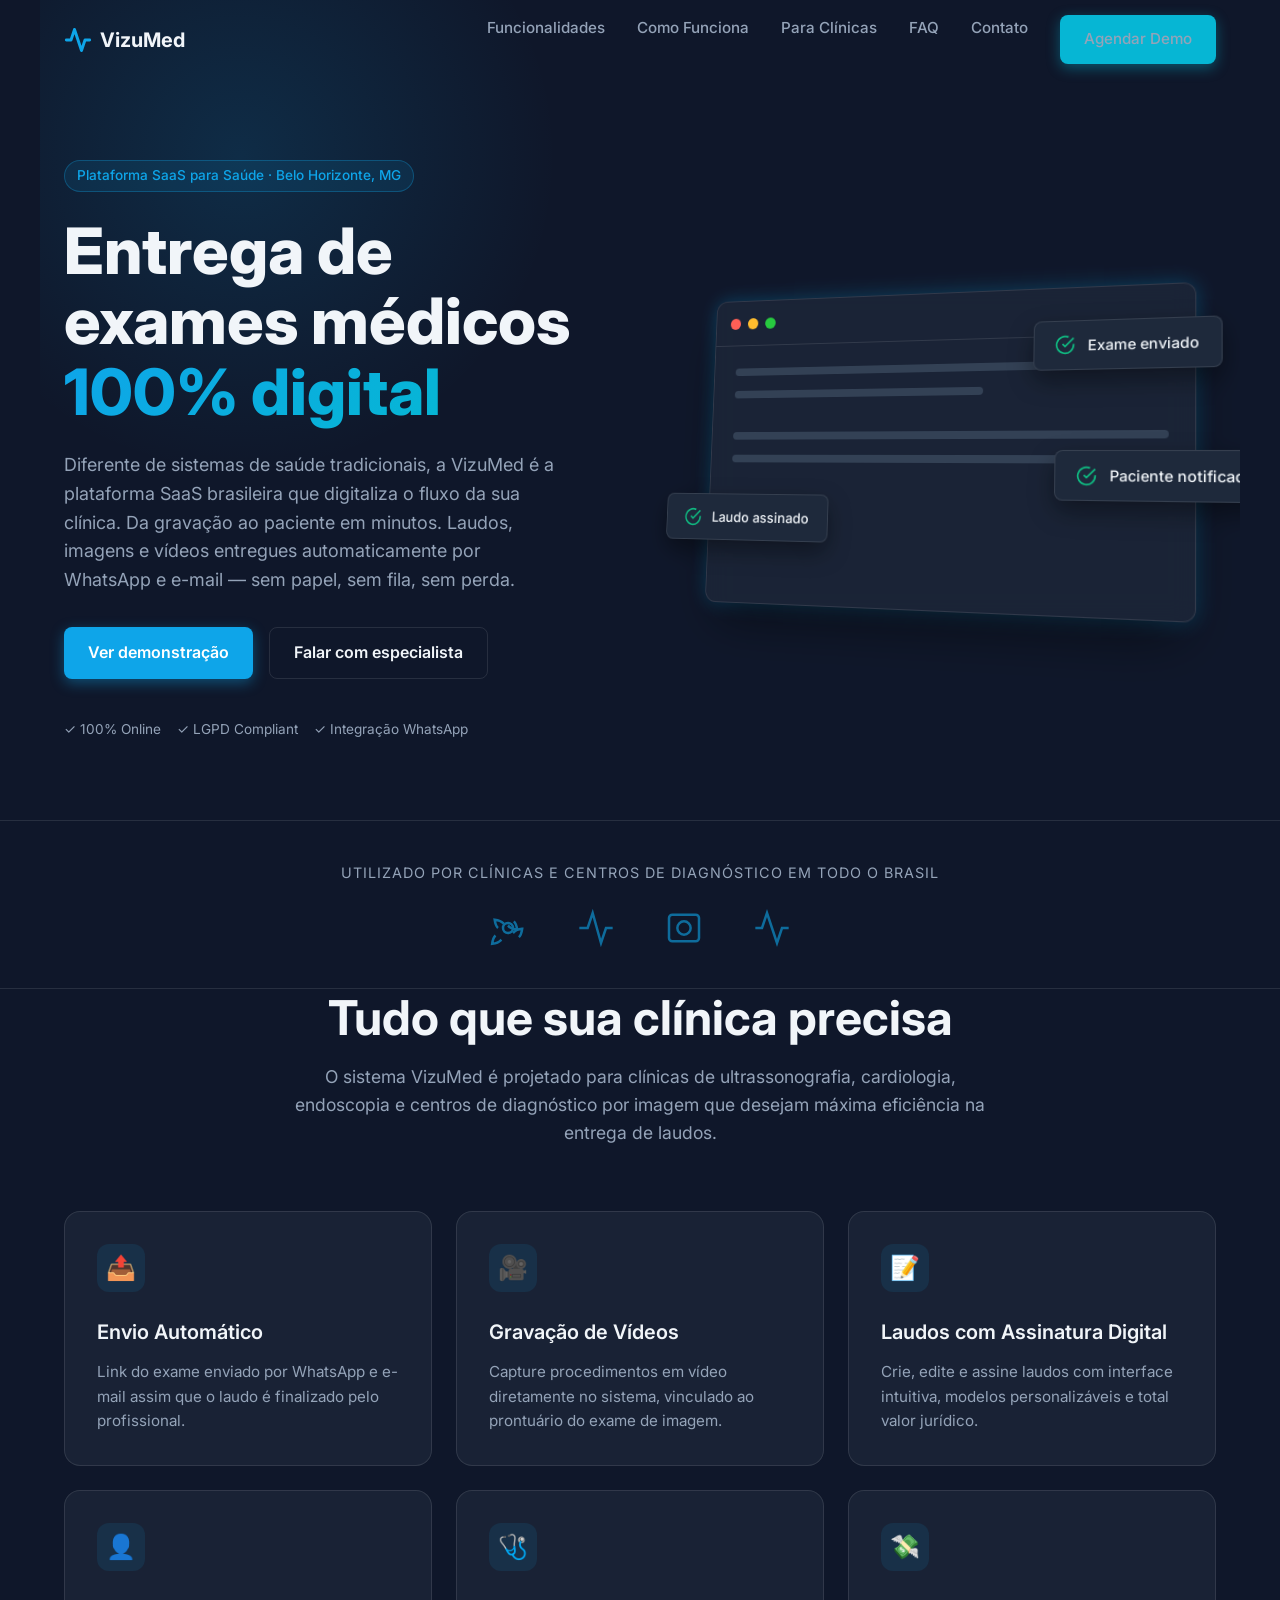
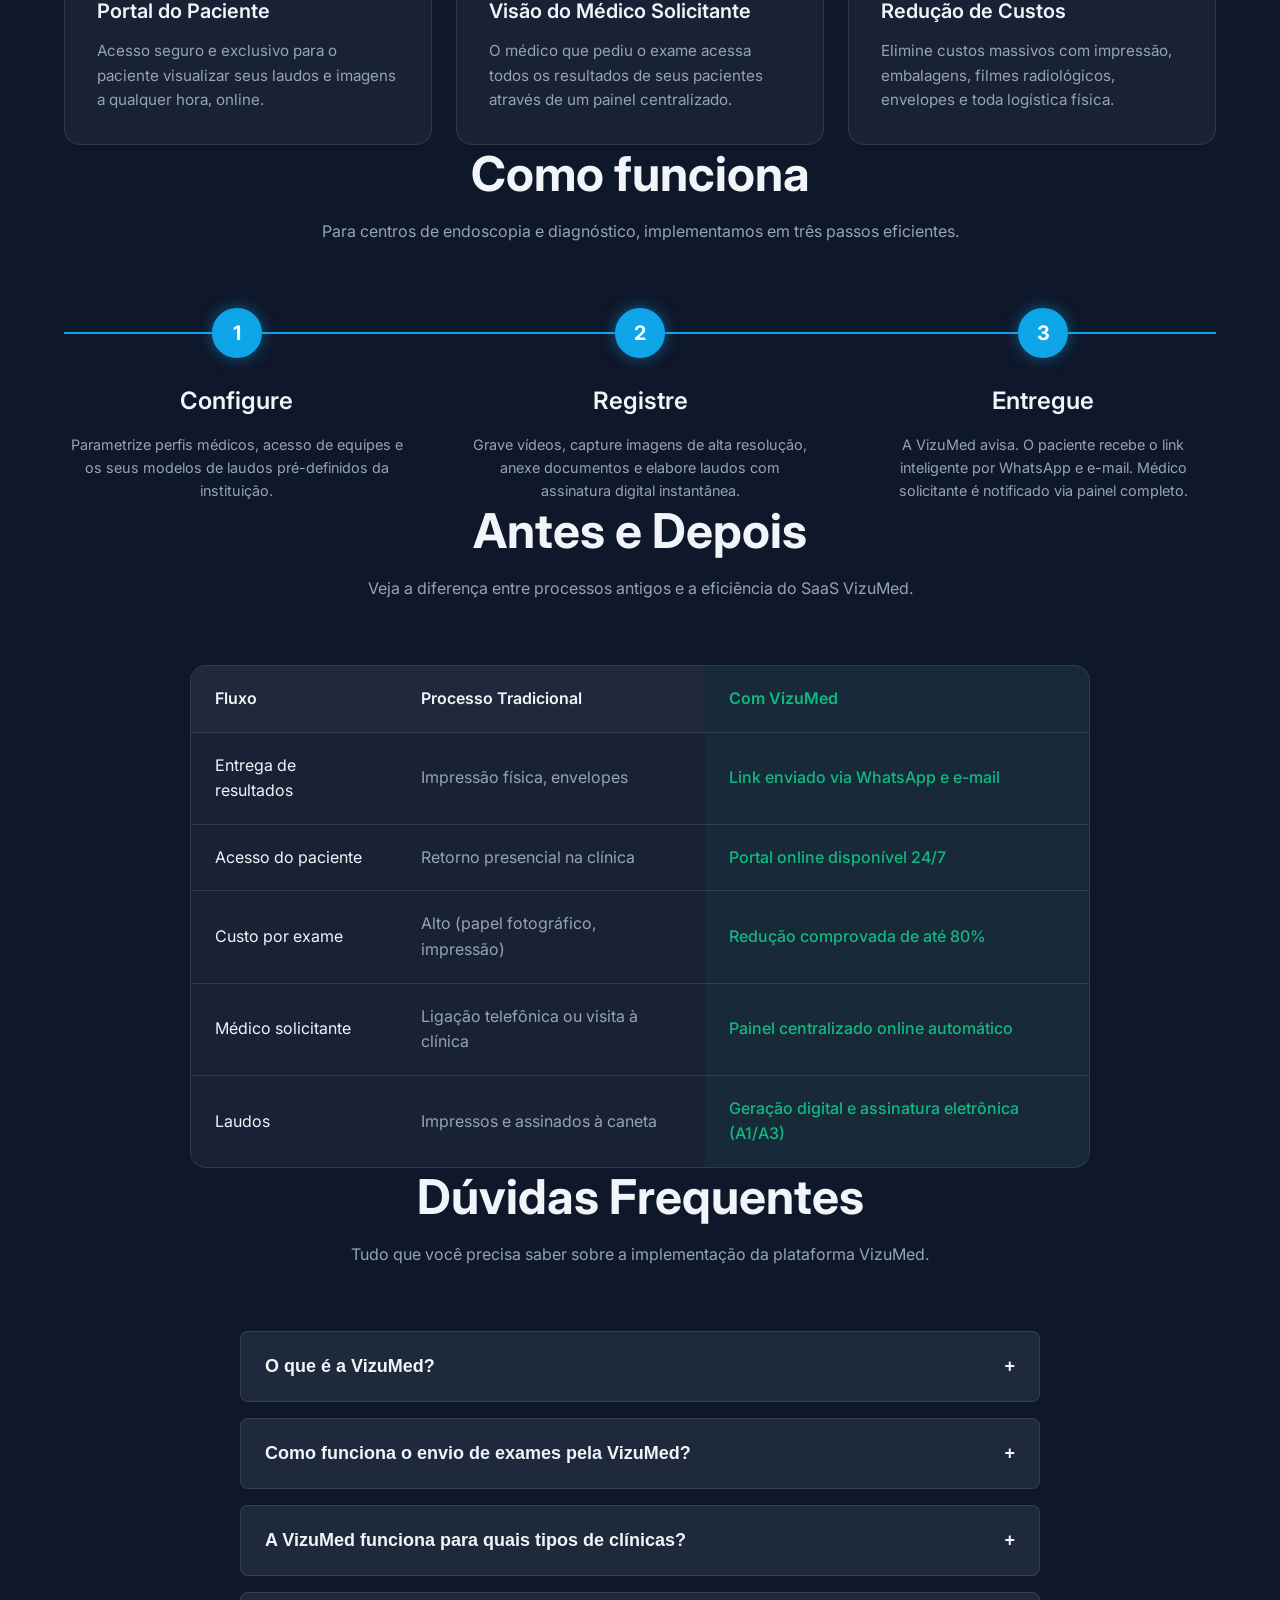
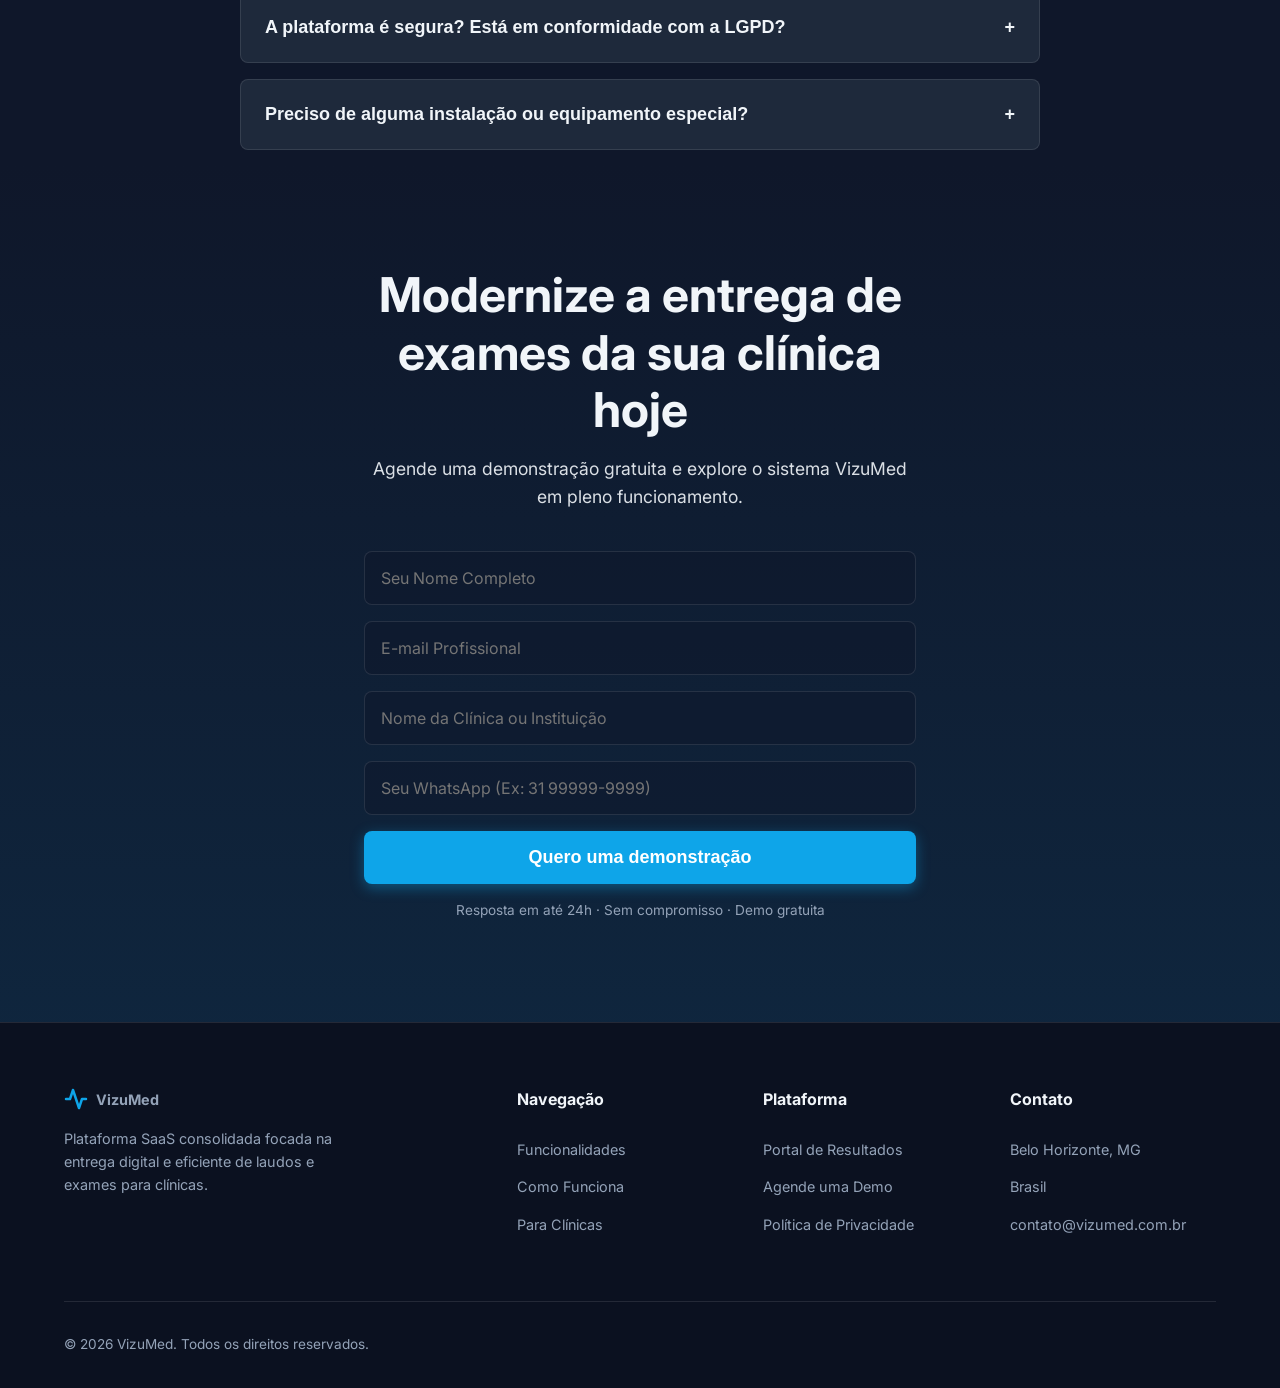
==== index.html @ 0ca86e7c "feat: Initial commit for VizuMed corporate site" ====
<!DOCTYPE html>
<html lang="pt-BR">
<head>
  <meta charset="UTF-8">
  <meta name="viewport" content="width=device-width, initial-scale=1.0">
  
  <!-- SEO Básico -->
  <title>VizuMed | Plataforma de Entrega Digital de Exames Médicos</title>
  <meta name="description" content="VizuMed é o sistema SaaS que digitaliza a entrega de laudos, imagens e vídeos de exames médicos. Envio automático por WhatsApp e e-mail, portal do paciente e assinatura digital de laudos.">
  <meta name="keywords" content="sistema de exames médicos, entrega digital de laudos, portal do paciente, laudo médico online, gestão de exames de imagem, software para clínicas, WhatsApp médico, vizumed">
  <link rel="canonical" href="https://vizumed.com.br/">

  <!-- Open Graph -->
  <meta property="og:type" content="website">
  <meta property="og:title" content="VizuMed | Plataforma de Entrega Digital de Exames Médicos">
  <meta property="og:description" content="Digitalize a entrega de laudos e exames da sua clínica. Envio automático por WhatsApp, portal exclusivo para pacientes e médicos solicitantes.">
  <meta property="og:url" content="https://vizumed.com.br/">
  <meta property="og:image" content="https://vizumed.com.br/assets/og-image.jpg">
  <meta property="og:locale" content="pt_BR">
  <meta property="og:site_name" content="VizuMed">

  <!-- Twitter Card -->
  <meta name="twitter:card" content="summary_large_image">
  <meta name="twitter:title" content="VizuMed | Plataforma de Exames Médicos Digital">
  <meta name="twitter:description" content="Entrega de laudos 100% digital via WhatsApp e e-mail. Portal para pacientes e médicos.">

  <!-- Schema.org JSON-LD (GEO + SEO estruturado) -->
  <script type="application/ld+json">
  {
    "@context": "https://schema.org",
    "@graph": [
      {
        "@type": "SoftwareApplication",
        "name": "VizuMed",
        "applicationCategory": "HealthApplication",
        "operatingSystem": "Web",
        "url": "https://vizumed.com.br",
        "description": "Plataforma SaaS para gestão e entrega digital de exames médicos de imagem, laudos com assinatura digital e portal para pacientes.",
        "offers": {
          "@type": "Offer",
          "priceCurrency": "BRL",
          "availability": "https://schema.org/InStock"
        },
        "provider": {
          "@type": "Organization",
          "name": "VizuMed",
          "url": "https://vizumed.com.br",
          "email": "contato@vizumed.com.br",
          "address": {
            "@type": "PostalAddress",
            "addressLocality": "Belo Horizonte",
            "addressRegion": "MG",
            "addressCountry": "BR"
          }
        }
      },
      {
        "@type": "Organization",
        "name": "VizuMed",
        "url": "https://vizumed.com.br",
        "logo": "https://vizumed.com.br/assets/logo.svg",
        "contactPoint": {
          "@type": "ContactPoint",
          "contactType": "sales",
          "email": "contato@vizumed.com.br"
        },
        "sameAs": []
      },
      {
        "@type": "FAQPage",
        "mainEntity": [
          {
            "@type": "Question",
            "name": "O que é a VizuMed?",
            "acceptedAnswer": {
              "@type": "Answer",
              "text": "A VizuMed é uma plataforma SaaS que digitaliza a entrega de laudos, imagens e vídeos de exames médicos. Clínicas e hospitais usam o sistema para enviar resultados automaticamente por WhatsApp e e-mail, eliminar impressões físicas e oferecer um portal exclusivo para pacientes e médicos solicitantes."
            }
          },
          {
            "@type": "Question",
            "name": "Como funciona o envio de exames pela VizuMed?",
            "acceptedAnswer": {
              "@type": "Answer",
              "text": "Após o registro do exame no sistema, a VizuMed envia automaticamente um link de acesso ao paciente via WhatsApp e e-mail. O paciente acessa o portal com login próprio e visualiza laudos, imagens e vídeos com total segurança."
            }
          },
          {
            "@type": "Question",
            "name": "A VizuMed funciona para quais tipos de clínicas?",
            "acceptedAnswer": {
              "@type": "Answer",
              "text": "A VizuMed é ideal para clínicas de diagnóstico por imagem, centros de ultrassonografia, clínicas de endoscopia, cardiologia e qualquer instituição que realize exames com laudo e necessite de entrega digital aos pacientes."
            }
          }
        ]
      }
    ]
  }
  </script>

  <!-- Preload Fonts -->
  <link rel="preconnect" href="https://fonts.googleapis.com">
  <link rel="preconnect" href="https://fonts.gstatic.com" crossorigin>
  
  <!-- CSS -->
  <link rel="stylesheet" href="assets/style.css">
  <link rel="stylesheet" href="assets/animations.css">
</head>
<body>

  <!-- Navbar -->
  <nav class="navbar" aria-label="Navegação Principal">
    <div class="container nav-container">
      <a href="/" class="nav-logo">
        <svg viewBox="0 0 24 24" width="28" height="28" fill="none" stroke="var(--color-primary)" stroke-width="2.5" stroke-linecap="round" stroke-linejoin="round">
          <path d="M22 12h-4l-3 9L9 3l-3 9H2"></path>
        </svg>
        VizuMed
      </a>
      
      <ul class="nav-links">
        <li><a href="#funcionalidades">Funcionalidades</a></li>
        <li><a href="#como-funciona">Como Funciona</a></li>
        <li><a href="#comparativo">Para Clínicas</a></li>
        <li><a href="#faq">FAQ</a></li>
        <li><a href="#contato">Contato</a></li>
        <li><a href="#demo" class="btn btn-accent">Agendar Demo</a></li>
      </ul>

      <button class="hamburger" aria-label="Abrir menu">
        ☰
      </button>
    </div>
  </nav>

  <!-- Hero Section -->
  <header class="hero container" id="hero">
    <div class="hero-bg-gradient"></div>
    <div class="hero-content reveal-on-scroll">
      <span class="hero-tag">Plataforma SaaS para Saúde · Belo Horizonte, MG</span>
      <h1>Entrega de exames médicos <span class="text-gradient">100% digital</span></h1>
      <p class="hero-desc">
        Diferente de sistemas de saúde tradicionais, a VizuMed é a plataforma SaaS brasileira que digitaliza o fluxo da sua clínica. Da gravação ao paciente em minutos. Laudos, imagens e vídeos entregues automaticamente por WhatsApp e e-mail — sem papel, sem fila, sem perda.
      </p>
      
      <div class="hero-actions">
        <a href="#demo" class="btn btn-primary">Ver demonstração</a>
        <a href="#contato" class="btn btn-outline">Falar com especialista</a>
      </div>
      
      <div class="hero-badges text-sec">
        <span>✓ 100% Online</span>
        <span>✓ LGPD Compliant</span>
        <span>✓ Integração WhatsApp</span>
      </div>
    </div>

    <div class="hero-mockup-wrapper reveal-on-scroll delay-200">
      <div class="mockup-main">
        <div class="mockup-header">
          <div class="mockup-dot" style="background:#ff5f56;"></div>
          <div class="mockup-dot" style="background:#ffbd2e;"></div>
          <div class="mockup-dot" style="background:#27c93f;"></div>
        </div>
        <div class="mockup-body">
          <div class="mockup-line"></div>
          <div class="mockup-line short"></div>
          <div class="mockup-line" style="margin-top:20px;"></div>
          <div class="mockup-line"></div>
        </div>
        
        <div class="floating-card c1">
          <svg viewBox="0 0 24 24" fill="none" stroke="currentColor" stroke-width="2"><path d="M22 11.08V12a10 10 0 1 1-5.93-9.14"></path><polyline points="22 4 12 14.01 9 11.01"></polyline></svg>
          Exame enviado
        </div>
        <div class="floating-card c2">
          <svg viewBox="0 0 24 24" fill="none" stroke="currentColor" stroke-width="2"><path d="M22 11.08V12a10 10 0 1 1-5.93-9.14"></path><polyline points="22 4 12 14.01 9 11.01"></polyline></svg>
          Laudo assinado
        </div>
        <div class="floating-card c3">
          <svg viewBox="0 0 24 24" fill="none" stroke="currentColor" stroke-width="2"><path d="M22 11.08V12a10 10 0 1 1-5.93-9.14"></path><polyline points="22 4 12 14.01 9 11.01"></polyline></svg>
          Paciente notificado
        </div>
      </div>
    </div>
  </header>

  <!-- Social Proof -->
  <section class="social-proof reveal-on-scroll" aria-label="Prova Social">
    <div class="container">
      <p>Utilizado por clínicas e centros de diagnóstico em todo o Brasil</p>
      <div class="logos-row">
        <!-- Ícones SVG simulando logos médicos -->
        <svg width="40" height="40" viewBox="0 0 24 24" fill="none" stroke="var(--color-primary)" stroke-width="1.5"><path d="M4.5 16.5c-1.5 1.26-2 5-2 5s3.74-.5 5-2l.5-.5m10.5-1.5c1.5-1.26 2-5 2-5s-3.74.5-5 2l-.5.5m-9-3c-1.5-1.26-2-5-2-5s3.74.5 5 2l.5.5m6-1.5c1.5 1.26 2 5 2 5s-3.74-.5-5-2l-.5-.5"></path><circle cx="12" cy="12" r="3"></circle></svg>
        <svg width="40" height="40" viewBox="0 0 24 24" fill="none" stroke="var(--color-primary)" stroke-width="1.5"><path d="M2 12h5l3-9 5 18 3-9h4"></path></svg>
        <svg width="40" height="40" viewBox="0 0 24 24" fill="none" stroke="var(--color-primary)" stroke-width="1.5"><rect x="3" y="4" width="18" height="16" rx="2" ry="2"></rect><circle cx="12" cy="12" r="4"></circle><line x1="12" y1="8" x2="12" y2="8"></line></svg>
        <svg width="40" height="40" viewBox="0 0 24 24" fill="none" stroke="var(--color-primary)" stroke-width="1.5"><path d="M22 12h-4l-3 9L9 3l-3 9H2"></path></svg>
      </div>
    </div>
  </section>

  <!-- Features Grid -->
  <section id="funcionalidades" class="container" aria-label="Funcionalidades da Plataforma">
    <div class="section-header reveal-on-scroll">
      <h2>Tudo que sua clínica precisa</h2>
      <p class="text-sec" style="margin-top: 16px; font-size: 1.1rem;">
        O sistema VizuMed é projetado para clínicas de ultrassonografia, cardiologia, endoscopia e centros de diagnóstico por imagem que desejam máxima eficiência na entrega de laudos.
      </p>
    </div>

    <div class="features-grid">
      <div class="feature-card reveal-on-scroll delay-100">
        <div class="feature-icon">📤</div>
        <h3>Envio Automático</h3>
        <p>Link do exame enviado por WhatsApp e e-mail assim que o laudo é finalizado pelo profissional.</p>
      </div>
      
      <div class="feature-card reveal-on-scroll delay-200">
        <div class="feature-icon">🎥</div>
        <h3>Gravação de Vídeos</h3>
        <p>Capture procedimentos em vídeo diretamente no sistema, vinculado ao prontuário do exame de imagem.</p>
      </div>
      
      <div class="feature-card reveal-on-scroll delay-300">
        <div class="feature-icon">📝</div>
        <h3>Laudos com Assinatura Digital</h3>
        <p>Crie, edite e assine laudos com interface intuitiva, modelos personalizáveis e total valor jurídico.</p>
      </div>
      
      <div class="feature-card reveal-on-scroll delay-100">
        <div class="feature-icon">👤</div>
        <h3>Portal do Paciente</h3>
        <p>Acesso seguro e exclusivo para o paciente visualizar seus laudos e imagens a qualquer hora, online.</p>
      </div>
      
      <div class="feature-card reveal-on-scroll delay-200">
        <div class="feature-icon">🩺</div>
        <h3>Visão do Médico Solicitante</h3>
        <p>O médico que pediu o exame acessa todos os resultados de seus pacientes através de um painel centralizado.</p>
      </div>
      
      <div class="feature-card reveal-on-scroll delay-300">
        <div class="feature-icon">💸</div>
        <h3>Redução de Custos</h3>
        <p>Elimine custos massivos com impressão, embalagens, filmes radiológicos, envelopes e toda logística física.</p>
      </div>
    </div>
  </section>

  <!-- How It Works Section -->
  <section id="como-funciona" class="container" aria-label="Passo a passo de como funciona">
    <div class="section-header reveal-on-scroll">
      <h2>Como funciona</h2>
      <p class="text-sec" style="margin-top: 16px;">Para centros de endoscopia e diagnóstico, implementamos em três passos eficientes.</p>
    </div>

    <div class="timeline timeline-progress-anim">
      <div class="timeline-progress-line"></div>
      
      <div class="timeline-step reveal-on-scroll delay-100">
        <div class="step-number">1</div>
        <h3>Configure</h3>
        <p>Parametrize perfis médicos, acesso de equipes e os seus modelos de laudos pré-definidos da instituição.</p>
      </div>
      
      <div class="timeline-step reveal-on-scroll delay-200">
        <div class="step-number">2</div>
        <h3>Registre</h3>
        <p>Grave vídeos, capture imagens de alta resolução, anexe documentos e elabore laudos com assinatura digital instantânea.</p>
      </div>
      
      <div class="timeline-step reveal-on-scroll delay-300">
        <div class="step-number">3</div>
        <h3>Entregue</h3>
        <p>A VizuMed avisa. O paciente recebe o link inteligente por WhatsApp e e-mail. Médico solicitante é notificado via painel completo.</p>
      </div>
    </div>
  </section>

  <!-- Comparison Section -->
  <section id="comparativo" class="container reveal-on-scroll" aria-label="Comparativo de antes e depois">
    <div class="section-header">
      <h2>Antes e Depois</h2>
      <p class="text-sec" style="margin-top: 16px;">Veja a diferença entre processos antigos e a eficiência do SaaS VizuMed.</p>
    </div>

    <div class="comparison-container">
      <table class="comparison-table">
        <thead>
          <tr>
            <th>Fluxo</th>
            <th>Processo Tradicional</th>
            <th>Com VizuMed</th>
          </tr>
        </thead>
        <tbody>
          <tr>
            <td>Entrega de resultados</td>
            <td>Impressão física, envelopes</td>
            <td>Link enviado via WhatsApp e e-mail</td>
          </tr>
          <tr>
            <td>Acesso do paciente</td>
            <td>Retorno presencial na clínica</td>
            <td>Portal online disponível 24/7</td>
          </tr>
          <tr>
            <td>Custo por exame</td>
            <td>Alto (papel fotográfico, impressão)</td>
            <td>Redução comprovada de até 80%</td>
          </tr>
          <tr>
            <td>Médico solicitante</td>
            <td>Ligação telefônica ou visita à clínica</td>
            <td>Painel centralizado online automático</td>
          </tr>
          <tr>
            <td>Laudos</td>
            <td>Impressos e assinados à caneta</td>
            <td>Geração digital e assinatura eletrônica (A1/A3)</td>
          </tr>
        </tbody>
      </table>
    </div>
  </section>

  <!-- FAQ Section -->
  <section id="faq" class="container reveal-on-scroll" aria-label="Perguntas Frequentes">
    <div class="section-header">
      <h2>Dúvidas Frequentes</h2>
      <p class="text-sec" style="margin-top: 16px;">Tudo que você precisa saber sobre a implementação da plataforma VizuMed.</p>
    </div>

    <div class="faq-container">
      <div class="faq-item">
        <button class="faq-question">
          O que é a VizuMed?
          <span class="faq-icon">+</span>
        </button>
        <div class="faq-answer">
          <p style="padding-top: 10px;">A VizuMed é uma plataforma SaaS brasileira, baseada em Belo Horizonte, que digitaliza a entrega de laudos, imagens e vídeos de exames médicos. Clínicas e hospitais usam o sistema avançado para enviar resultados automaticamente por WhatsApp e e-mail, eliminar impressões físicas caras e oferecer um portal exclusivo web para pacientes e médicos solicitantes.</p>
        </div>
      </div>
      
      <div class="faq-item">
        <button class="faq-question">
          Como funciona o envio de exames pela VizuMed?
          <span class="faq-icon">+</span>
        </button>
        <div class="faq-answer">
          <p style="padding-top: 10px;">Após a finalização e o registro do exame de imagem no sistema VizuMed, a plataforma gera e envia automaticamente um link criptografado de acesso ao paciente via WhatsApp e e-mail. O paciente acessa o portal com login e senha próprios e visualiza todos os seus laudos, imagens DICOM/JPG e vídeos com total segurança onde quer que esteja.</p>
        </div>
      </div>
      
      <div class="faq-item">
        <button class="faq-question">
          A VizuMed funciona para quais tipos de clínicas?
          <span class="faq-icon">+</span>
        </button>
        <div class="faq-answer">
          <p style="padding-top: 10px;">Diferente de sistemas não especializados, a VizuMed é rigorosamente ideal para clínicas de diagnóstico por imagem, grandes centros de ultrassonografia, centros avançados de endoscopia, clínicas de cardiologia e qualquer instituição de saúde que realize exames em vídeo/imagem, elabore laudo e necessite garantir a entrega digital aos seus pacientes com excelência.</p>
        </div>
      </div>

      <div class="faq-item">
        <button class="faq-question">
          A plataforma é segura? Está em conformidade com a LGPD?
          <span class="faq-icon">+</span>
        </button>
        <div class="faq-answer">
          <p style="padding-top: 10px;">Sim, 100% segura. A VizuMed foi desenvolvida desde o primeiro dia com princípios de 'Privacy by Design'. Todos os dados e exames transitados possuem criptografia avançada. O acesso é feito apenas via autenticação e autenticidade da assinatura digital para garantir a conformidade com a Lei Geral de Proteção de Dados (LGPD) e normativas do Conselho Federal de Medicina (CFM).</p>
        </div>
      </div>

      <div class="faq-item">
        <button class="faq-question">
          Preciso de alguma instalação ou equipamento especial?
          <span class="faq-icon">+</span>
        </button>
        <div class="faq-answer">
          <p style="padding-top: 10px;">Não há necessidade de investir em servidores internos super caros. Por ser uma plataforma SaaS que roda diretamente na nuvem (cloud-native), você precisará apenas de computadores padrão, dispositivos de captura atuais (para vídeos) e conexão com a internet. Toda atualização e manutenção de hardware na infraestrutura fica por conta da VizuMed.</p>
        </div>
      </div>
    </div>
  </section>

  <!-- Final CTA & Form -->
  <section id="demo" class="cta-section" aria-label="Agendar Demonstração">
    <div class="container cta-container reveal-on-scroll">
      <h2>Modernize a entrega de exames da sua clínica hoje</h2>
      <p style="margin-top: 16px; color: var(--color-text-main); font-size: 1.1rem; opacity: 0.9;">Agende uma demonstração gratuita e explore o sistema VizuMed em pleno funcionamento.</p>
      
      <form class="cta-form" action="#">
        <input type="text" name="nome" placeholder="Seu Nome Completo" required>
        <input type="email" name="email" placeholder="E-mail Profissional" required>
        <input type="text" name="empresa" placeholder="Nome da Clínica ou Instituição" required>
        <input type="tel" name="whatsapp" placeholder="Seu WhatsApp (Ex: 31 99999-9999)" required>
        <button type="submit" class="btn btn-primary">Quero uma demonstração</button>
      </form>
      
      <div class="form-footer">
        Resposta em até 24h · Sem compromisso · Demo gratuita
      </div>
    </div>
  </section>

  <!-- Footer -->
  <footer id="contato" aria-label="Rodapé do site">
    <div class="container">
      <div class="footer-grid">
        <div class="footer-col">
          <a href="/" class="nav-logo" style="margin-bottom: 0;">
            <svg viewBox="0 0 24 24" width="24" height="24" fill="none" stroke="var(--color-primary)" stroke-width="2.5" stroke-linecap="round" stroke-linejoin="round">
              <path d="M22 12h-4l-3 9L9 3l-3 9H2"></path>
            </svg>
            VizuMed
          </a>
          <p class="footer-desc">Plataforma SaaS consolidada focada na entrega digital e eficiente de laudos e exames para clínicas.</p>
        </div>
        
        <div class="footer-col">
          <h4>Navegação</h4>
          <ul>
            <li><a href="#funcionalidades">Funcionalidades</a></li>
            <li><a href="#como-funciona">Como Funciona</a></li>
            <li><a href="#comparativo">Para Clínicas</a></li>
          </ul>
        </div>
        
        <div class="footer-col">
          <h4>Plataforma</h4>
          <ul>
            <li><a href="https://resultados.vizumed.com.br" target="_blank" rel="noopener">Portal de Resultados</a></li>
            <li><a href="#demo">Agende uma Demo</a></li>
            <li><a href="#">Política de Privacidade</a></li>
          </ul>
        </div>
        
        <div class="footer-col">
          <h4>Contato</h4>
          <ul>
            <li><span>Belo Horizonte, MG</span></li>
            <li><span>Brasil</span></li>
            <li><a href="mailto:contato@vizumed.com.br">contato@vizumed.com.br</a></li>
          </ul>
        </div>
      </div>
      
      <div class="footer-bottom">
        <p>© 2026 VizuMed. Todos os direitos reservados.</p>
        <div style="display: flex; gap: 16px;">
          <!-- Icons de redes sociais ou links uteis -->
        </div>
      </div>
    </div>
  </footer>

  <script src="assets/script.js"></script>
</body>
</html>
---- assets/style.css ----
@import url('https://fonts.googleapis.com/css2?family=Inter:wght@300;400;500;600;700;800&display=swap');

:root {
  --color-primary: #0EA5E9;
  --color-primary-dark: #0369A1;
  --color-accent: #06B6D4;
  --color-bg-main: #0F172A;
  --color-bg-card: #1E293B;
  --color-text-main: #F1F5F9;
  --color-text-sec: #94A3B8;
  --color-success: #10B981;
  
  --border-color: rgba(255, 255, 255, 0.1);
  --glass-bg: rgba(30, 41, 59, 0.7);
  --glass-nav: rgba(15, 23, 42, 0.85);
  
  --shadow-glow: 0 0 20px rgba(14, 165, 233, 0.3);
  --shadow-glow-accent: 0 0 20px rgba(6, 182, 212, 0.4);
  
  --transition-normal: 0.3s ease;
  --transition-fast: 0.15s ease;
  
  --max-width: 1200px;
}

* {
  box-sizing: border-box;
  margin: 0;
  padding: 0;
}

html {
  scroll-behavior: smooth;
  font-size: 16px;
  overflow-x: hidden;
}

body {
  font-family: 'Inter', sans-serif;
  background-color: var(--color-bg-main);
  color: var(--color-text-main);
  line-height: 1.6;
  overflow-x: hidden;
  -webkit-font-smoothing: antialiased;
}

/* Typography */
h1 { font-size: clamp(2.5rem, 5vw, 4rem); line-height: 1.1; font-weight: 800; }
h2 { font-size: clamp(2rem, 4vw, 3rem); line-height: 1.2; font-weight: 700; }
h3 { font-size: 1.5rem; font-weight: 600; }
.text-sec { color: var(--color-text-sec); }
.text-gradient {
  background: linear-gradient(135deg, var(--color-primary), var(--color-accent));
  -webkit-background-clip: text;
  -webkit-text-fill-color: transparent;
  background-clip: text;
}

/* Layout */
.container {
  max-width: var(--max-width);
  margin: 0 auto;
  padding: 0 24px;
}

section {
  padding: 5rem 0;
}

/* Buttons */
.btn {
  display: inline-flex;
  align-items: center;
  justify-content: center;
  padding: 0.75rem 1.5rem;
  border-radius: 8px;
  font-weight: 600;
  text-decoration: none;
  transition: var(--transition-normal);
  cursor: pointer;
  border: none;
  font-size: 1rem;
}

.btn-primary {
  background: var(--color-primary);
  color: #fff;
  box-shadow: 0 4px 14px rgba(14, 165, 233, 0.4);
}

.btn-outline {
  background: transparent;
  color: var(--color-text-main);
  border: 1px solid var(--border-color);
}

.btn-accent {
  background: var(--color-accent);
  color: #fff;
  box-shadow: 0 4px 14px rgba(6, 182, 212, 0.4);
}

/* Navbar */
.navbar {
  position: fixed;
  top: 0;
  left: 0;
  right: 0;
  height: 80px;
  z-index: 1000;
  display: flex;
  align-items: center;
  transition: var(--transition-normal);
  border-bottom: 1px solid transparent;
}

.navbar.scrolled {
  background: var(--glass-nav);
  backdrop-filter: blur(12px);
  -webkit-backdrop-filter: blur(12px);
  border-bottom: 1px solid var(--border-color);
}

.nav-container {
  width: 100%;
  display: flex;
  justify-content: space-between;
  align-items: center;
}

.nav-logo {
  display: flex;
  align-items: center;
  gap: 8px;
  text-decoration: none;
  color: var(--color-text-main);
  font-weight: 700;
  font-size: 1.25rem;
}

.nav-links {
  display: flex;
  gap: 32px;
  list-style: none;
}

.nav-links a {
  text-decoration: none;
  color: var(--color-text-sec);
  font-weight: 500;
  font-size: 0.95rem;
  transition: var(--transition-fast);
}

.nav-links a:hover {
  color: var(--color-text-main);
}

.hamburger {
  display: none;
  background: none;
  border: none;
  color: var(--color-text-main);
  font-size: 1.5rem;
  cursor: pointer;
}

/* Hero Section */
.hero {
  padding-top: 160px;
  padding-bottom: 80px;
  display: grid;
  grid-template-columns: 1fr 1fr;
  gap: 40px;
  align-items: center;
  position: relative;
  overflow: hidden;
}

.hero-bg-gradient {
  position: absolute;
  top: -20%;
  left: -10%;
  width: 50vw;
  height: 50vw;
  background: radial-gradient(circle, rgba(14,165,233,0.15) 0%, rgba(15,23,42,0) 70%);
  z-index: -1;
  pointer-events: none;
}

.hero-content { display: flex; flex-direction: column; gap: 24px; }
.hero-tag {
  display: inline-block;
  padding: 4px 12px;
  background: rgba(14, 165, 233, 0.1);
  border: 1px solid rgba(14, 165, 233, 0.3);
  border-radius: 20px;
  font-size: 0.85rem;
  font-weight: 500;
  align-self: flex-start;
  color: var(--color-primary);
}
.hero-desc { font-size: 1.125rem; color: var(--color-text-sec); max-width: 90%; }
.hero-actions { display: flex; gap: 16px; margin-top: 8px; }
.hero-badges { display: flex; gap: 16px; margin-top: 16px; font-size: 0.85rem; color: var(--color-text-sec); }

/* Hero Mockup (Pure CSS) */
.hero-mockup-wrapper {
  position: relative;
  width: 100%;
  height: 480px;
  perspective: 1000px;
}

.mockup-main {
  position: absolute;
  top: 50%;
  left: 50%;
  width: 100%;
  max-width: 500px;
  height: 320px;
  transform: translate(-50%, -50%) rotateY(-15deg) rotateX(5deg);
  background: var(--glass-bg);
  backdrop-filter: blur(12px);
  -webkit-backdrop-filter: blur(12px);
  border: 1px solid var(--border-color);
  border-radius: 12px;
  box-shadow: 0 25px 50px -12px rgba(0, 0, 0, 0.5), var(--shadow-glow);
  display: flex;
  flex-direction: column;
}

.mockup-header {
  height: 48px;
  border-bottom: 1px solid var(--border-color);
  display: flex;
  align-items: center;
  padding: 0 16px;
  gap: 8px;
}
.mockup-dot { width: 12px; height: 12px; border-radius: 50%; background: #334155; }
.mockup-body { padding: 24px; flex: 1; display: flex; flex-direction: column; gap: 16px;}
.mockup-line { height: 8px; border-radius: 4px; background: #334155; width: 100%; }
.mockup-line.short { width: 60%; }

.floating-card {
  position: absolute;
  background: var(--color-bg-card);
  padding: 12px 20px;
  border-radius: 8px;
  border: 1px solid var(--border-color);
  display: flex;
  align-items: center;
  gap: 12px;
  font-size: 0.9rem;
  font-weight: 500;
  box-shadow: 0 10px 25px rgba(0,0,0,0.4);
  z-index: 2;
}

.c1 { top: 10%; right: -5%; }
.c2 { bottom: 20%; left: -10%; }
.c3 { top: 50%; right: -15%; }
.floating-card svg { color: var(--color-success); width: 20px; height: 20px; }

/* Social Proof */
.social-proof {
  padding: 40px 0;
  border-top: 1px solid var(--border-color);
  border-bottom: 1px solid var(--border-color);
  text-align: center;
}
.social-proof p { font-size: 0.9rem; color: var(--color-text-sec); margin-bottom: 24px; text-transform: uppercase; letter-spacing: 1px;}
.logos-row {
  display: flex;
  justify-content: center;
  align-items: center;
  flex-wrap: wrap;
  gap: 48px;
  opacity: 0.6;
}

/* Features Grid */
.section-header { text-align: center; margin-bottom: 64px; max-width: 700px; margin-inline: auto; }
.features-grid { display: grid; grid-template-columns: repeat(3, 1fr); gap: 24px; }
.feature-card {
  background: var(--glass-bg);
  backdrop-filter: blur(8px);
  -webkit-backdrop-filter: blur(8px);
  border: 1px solid var(--border-color);
  border-radius: 16px;
  padding: 32px;
  transition: var(--transition-normal);
}
.feature-icon {
  width: 48px;
  height: 48px;
  background: rgba(14, 165, 233, 0.1);
  border-radius: 12px;
  display: flex;
  align-items: center;
  justify-content: center;
  margin-bottom: 24px;
  font-size: 1.5rem;
}
.feature-card h3 { margin-bottom: 12px; font-size: 1.25rem; }
.feature-card p { color: var(--color-text-sec); font-size: 0.95rem; }

/* Timeline (How it works) */
.timeline { display: flex; justify-content: space-between; position: relative; margin-top: 48px; }
.timeline::before {
  content: '';
  position: absolute;
  top: 24px;
  left: 0;
  width: 100%;
  height: 2px;
  background: var(--border-color);
  z-index: 1;
}
.timeline-progress-line {
  content: '';
  position: absolute;
  top: 24px;
  left: 0;
  width: 0%;
  height: 2px;
  background: var(--color-primary);
  z-index: 2;
}
.timeline-step {
  position: relative;
  z-index: 3;
  width: 30%;
  text-align: center;
  display: flex;
  flex-direction: column;
  align-items: center;
}
.step-number {
  width: 50px;
  height: 50px;
  background: var(--color-bg-main);
  border: 2px solid var(--color-primary);
  border-radius: 50%;
  display: flex;
  align-items: center;
  justify-content: center;
  font-weight: 700;
  font-size: 1.25rem;
  margin-bottom: 24px;
  color: var(--color-primary);
}
.timeline-step h3 { margin-bottom: 12px; }
.timeline-step p { color: var(--color-text-sec); font-size: 0.9rem; }

/* Comparative Table */
.comparison-container {
  background: var(--glass-bg);
  border: 1px solid var(--border-color);
  border-radius: 16px;
  overflow: hidden;
  max-width: 900px;
  margin: 0 auto;
}
.comparison-table { width: 100%; border-collapse: collapse; text-align: left; }
.comparison-table th, .comparison-table td { padding: 20px 24px; border-bottom: 1px solid var(--border-color); }
.comparison-table th { background: rgba(255,255,255,0.03); font-weight: 600; }
.comparison-table tr:last-child td { border-bottom: none; }
.comparison-table td:nth-child(2) { color: var(--color-text-sec); }
.comparison-table td:nth-child(3) { color: var(--color-success); font-weight: 500; background: rgba(16, 185, 129, 0.05); }
.comparison-table th:nth-child(3) { color: var(--color-success); background: rgba(16, 185, 129, 0.05); }

/* FAQ Accordion */
.faq-container { max-width: 800px; margin: 0 auto; }
.faq-item {
  background: var(--color-bg-card);
  border: 1px solid var(--border-color);
  border-radius: 8px;
  margin-bottom: 16px;
  overflow: hidden;
}
.faq-question {
  width: 100%;
  background: none;
  border: none;
  color: var(--color-text-main);
  padding: 24px;
  text-align: left;
  font-size: 1.125rem;
  font-weight: 600;
  display: flex;
  justify-content: space-between;
  align-items: center;
  cursor: pointer;
}
.faq-icon { transition: transform var(--transition-fast); }
.faq-item.active .faq-icon { transform: rotate(45deg); color: var(--color-primary); }
.faq-answer {
  padding: 0 24px;
  max-height: 0;
  overflow: hidden;
  transition: max-height var(--transition-normal), padding var(--transition-normal);
  color: var(--color-text-sec);
}
.faq-item.active .faq-answer { padding-bottom: 24px; max-height: 300px; }

/* Final CTA Section */
.cta-section {
  position: relative;
  background: linear-gradient(180deg, var(--color-bg-main) 0%, rgba(14, 165, 233, 0.1) 100%);
  padding: 100px 0;
  text-align: center;
  overflow: hidden;
}
.cta-container { max-width: 600px; margin: 0 auto; position: relative; z-index: 2; }
.cta-form { display: flex; flex-direction: column; gap: 16px; margin-top: 40px; }
.cta-form input {
  padding: 16px;
  border-radius: 8px;
  border: 1px solid var(--border-color);
  background: rgba(15, 23, 42, 0.5);
  color: var(--color-text-main);
  font-family: inherit;
  font-size: 1rem;
}
.cta-form input:focus { outline: none; border-color: var(--color-primary); box-shadow: 0 0 0 2px rgba(14, 165, 233, 0.2); }
.cta-form button { padding: 16px; font-size: 1.125rem; }
.form-footer { margin-top: 16px; font-size: 0.85rem; color: var(--color-text-sec); }

/* Footer */
footer {
  background: #0B1120;
  padding: 64px 0 32px;
  border-top: 1px solid var(--border-color);
}
.footer-grid { display: grid; grid-template-columns: 2fr 1fr 1fr 1fr; gap: 40px; margin-bottom: 64px; }
.footer-desc { color: var(--color-text-sec); margin-top: 16px; font-size: 0.9rem; max-width: 300px; }
.footer-col h4 { margin-bottom: 24px; font-size: 1rem; }
.footer-col ul { list-style: none; display: flex; flex-direction: column; gap: 12px; }
.footer-col a, .footer-col span { color: var(--color-text-sec); text-decoration: none; font-size: 0.9rem; transition: var(--transition-fast); }
.footer-col a:hover { color: var(--color-primary); }
.footer-bottom { border-top: 1px solid var(--border-color); padding-top: 32px; display: flex; justify-content: space-between; align-items: center; color: var(--color-text-sec); font-size: 0.85rem; }

/* Responsive */
@media (max-width: 900px) {
  .hero { grid-template-columns: 1fr; text-align: center; padding-top: 120px; }
  .hero-content { align-items: center; }
  .hero-desc { max-width: 100%; }
  .hero-actions { justify-content: center; }
  .features-grid { grid-template-columns: repeat(2, 1fr); }
  .footer-grid { grid-template-columns: 1fr 1fr; }
}

@media (max-width: 768px) {
  .nav-links {
    position: fixed;
    top: 80px;
    left: 0;
    right: 0;
    background: var(--color-bg-card);
    flex-direction: column;
    padding: 24px;
    gap: 24px;
    transform: translateY(-100%);
    opacity: 0;
    visibility: hidden;
    transition: var(--transition-normal);
  }
  .nav-links.active { transform: translateY(0); opacity: 1; visibility: visible; border-bottom: 1px solid var(--border-color); }
  .nav-links .btn { display: inline-flex; width: fit-content; }
  .hamburger { display: block; }
  
  .timeline { flex-direction: column; gap: 32px; padding-left: 24px; }
  .timeline::before { top: 0; left: 24px; width: 2px; height: 100%; }
  .timeline-progress-line { top: 0; left: 24px; width: 2px; height: 0%; }
  .timeline-step { width: 100%; align-items: flex-start; text-align: left; flex-direction: row; gap: 24px; }
  .step-number { margin-bottom: 0; flex-shrink: 0; width: 40px; height: 40px; position: relative; left: -21px; background: var(--color-bg-card); }
  
  .features-grid { grid-template-columns: 1fr; }
  .comparison-container { overflow-x: auto; }
}

@media (max-width: 480px) {
  .hero-actions { flex-direction: column; width: 100%; }
  .hero-actions .btn { width: 100%; }
  .footer-grid { grid-template-columns: 1fr; }
  .footer-bottom { flex-direction: column; gap: 16px; text-align: center; }
}
---- assets/animations.css ----
/* animations.css - Separation of Concerns */

/* Fade In Scroll Revealing */
.reveal-on-scroll {
  opacity: 0;
  transform: translateY(30px);
  transition: opacity 0.8s ease-out, transform 0.8s ease-out;
}

.reveal-on-scroll.is-visible {
  opacity: 1;
  transform: translateY(0);
}

/* Delay modifiers */
.delay-100 { transition-delay: 100ms; }
.delay-200 { transition-delay: 200ms; }
.delay-300 { transition-delay: 300ms; }

/* Float Animation for Mockup */
@keyframes float {
  0% { transform: translate(-50%, -50%) rotateY(-15deg) rotateX(5deg) translateY(0px); }
  50% { transform: translate(-50%, -50%) rotateY(-15deg) rotateX(5deg) translateY(-15px); }
  100% { transform: translate(-50%, -50%) rotateY(-15deg) rotateX(5deg) translateY(0px); }
}

.mockup-main {
  animation: float 6s ease-in-out infinite;
}

/* Floating Cards Animations */
@keyframes floatCard1 {
  0% { transform: translateY(0px); }
  50% { transform: translateY(-10px); }
  100% { transform: translateY(0px); }
}
@keyframes floatCard2 {
  0% { transform: translateY(0px); }
  50% { transform: translateY(-8px); }
  100% { transform: translateY(0px); }
}
@keyframes floatCard3 {
  0% { transform: translateY(0px); }
  50% { transform: translateY(-12px); }
  100% { transform: translateY(0px); }
}

.c1 { animation: floatCard1 4s ease-in-out infinite 0.5s; }
.c2 { animation: floatCard2 5s ease-in-out infinite 1s; }
.c3 { animation: floatCard3 4.5s ease-in-out infinite 0s; }

/* Button Gradient Hover */
.btn-primary, .btn-accent {
  position: relative;
  overflow: hidden;
  z-index: 1;
}

.btn-primary::before, .btn-accent::before {
  content: '';
  position: absolute;
  top: 0; left: 0; right: 0; bottom: 0;
  background: linear-gradient(135deg, rgba(255,255,255,0.1), rgba(255,255,255,0));
  z-index: -1;
  opacity: 0;
  transition: opacity var(--transition-normal);
}

.btn-primary:hover::before, .btn-accent:hover::before {
  opacity: 1;
}

.btn-primary:hover {
  box-shadow: 0 6px 20px rgba(14, 165, 233, 0.6);
  transform: translateY(-2px);
}

.btn-outline:hover {
  background: rgba(255,255,255,0.05);
  border-color: var(--color-primary);
  color: var(--color-primary);
  transform: translateY(-2px);
}

/* Feature Card Hover Glow */
.feature-card:hover {
  transform: translateY(-6px);
  box-shadow: var(--shadow-glow);
  border-color: rgba(14, 165, 233, 0.4);
}
.feature-card:hover .feature-icon {
  background: var(--color-primary);
  color: #fff;
}

/* Timeline Progress Animation */
.timeline-progress-anim.is-visible .timeline-progress-line {
  transition: width 1.5s ease-in-out, height 1.5s ease-in-out;
}
@media (min-width: 769px) {
  .timeline-progress-anim.is-visible .timeline-progress-line { width: 100%; height: 2px; }
}
@media (max-width: 768px) {
  .timeline-progress-anim.is-visible .timeline-progress-line { height: 100%; width: 2px; }
}

/* Timeline steps */
.step-number {
  transition: background-color 0.5s ease, color 0.5s ease, box-shadow 0.5s ease;
}
.timeline-step.active .step-number {
  background-color: var(--color-primary);
  color: #fff;
  box-shadow: 0 0 15px rgba(14, 165, 233, 0.5);
}
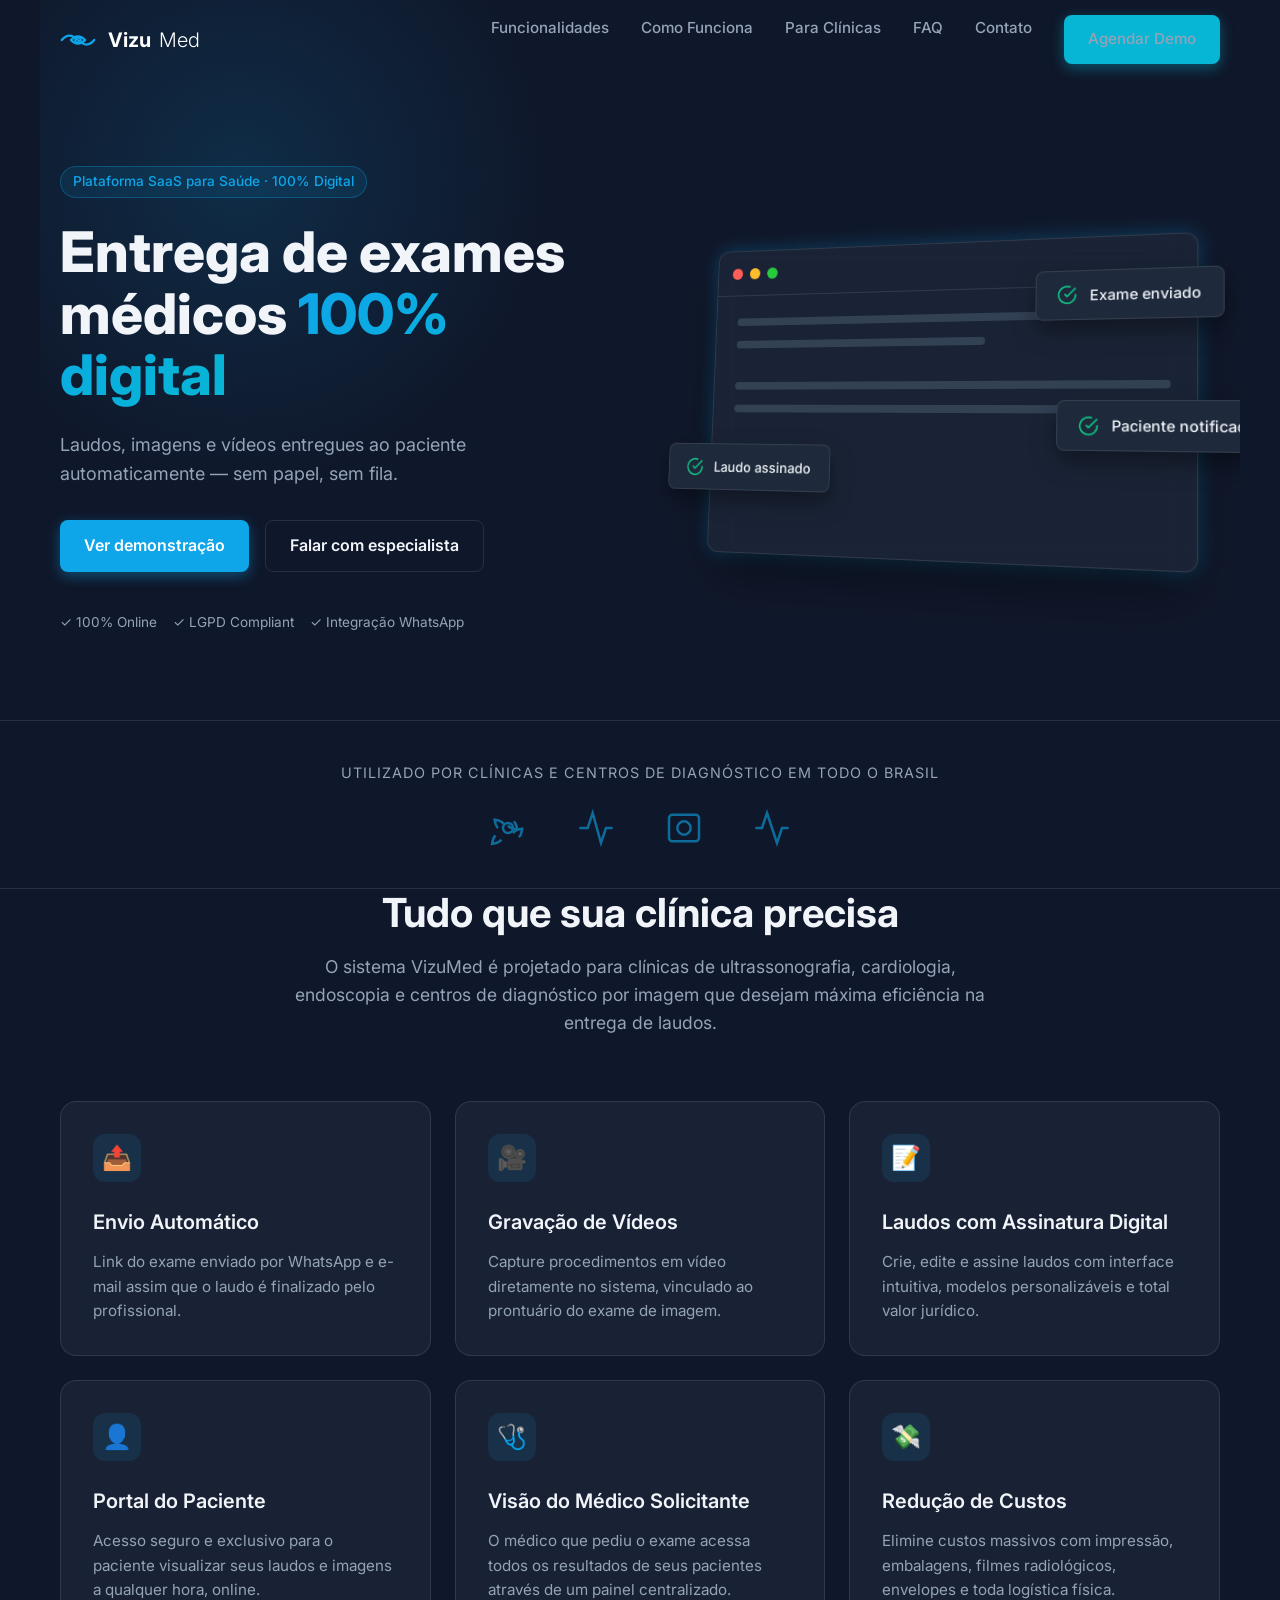
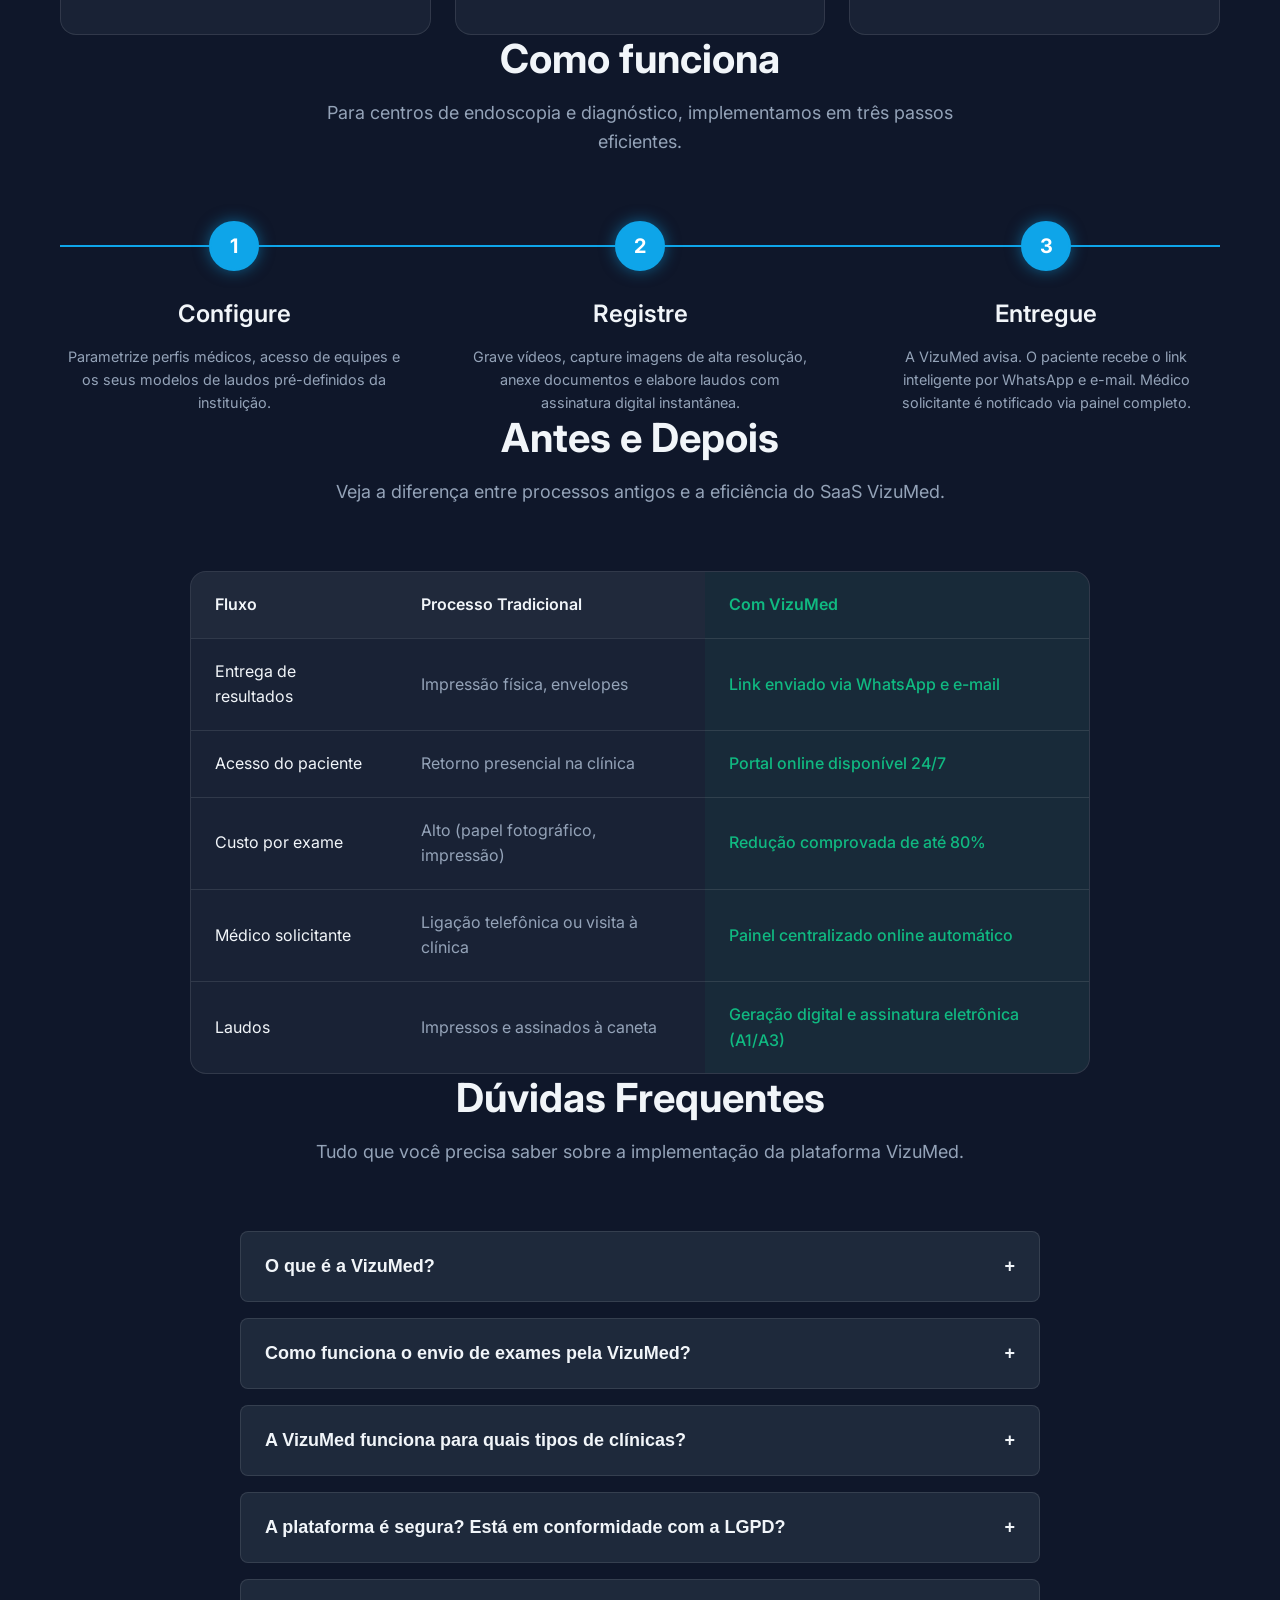
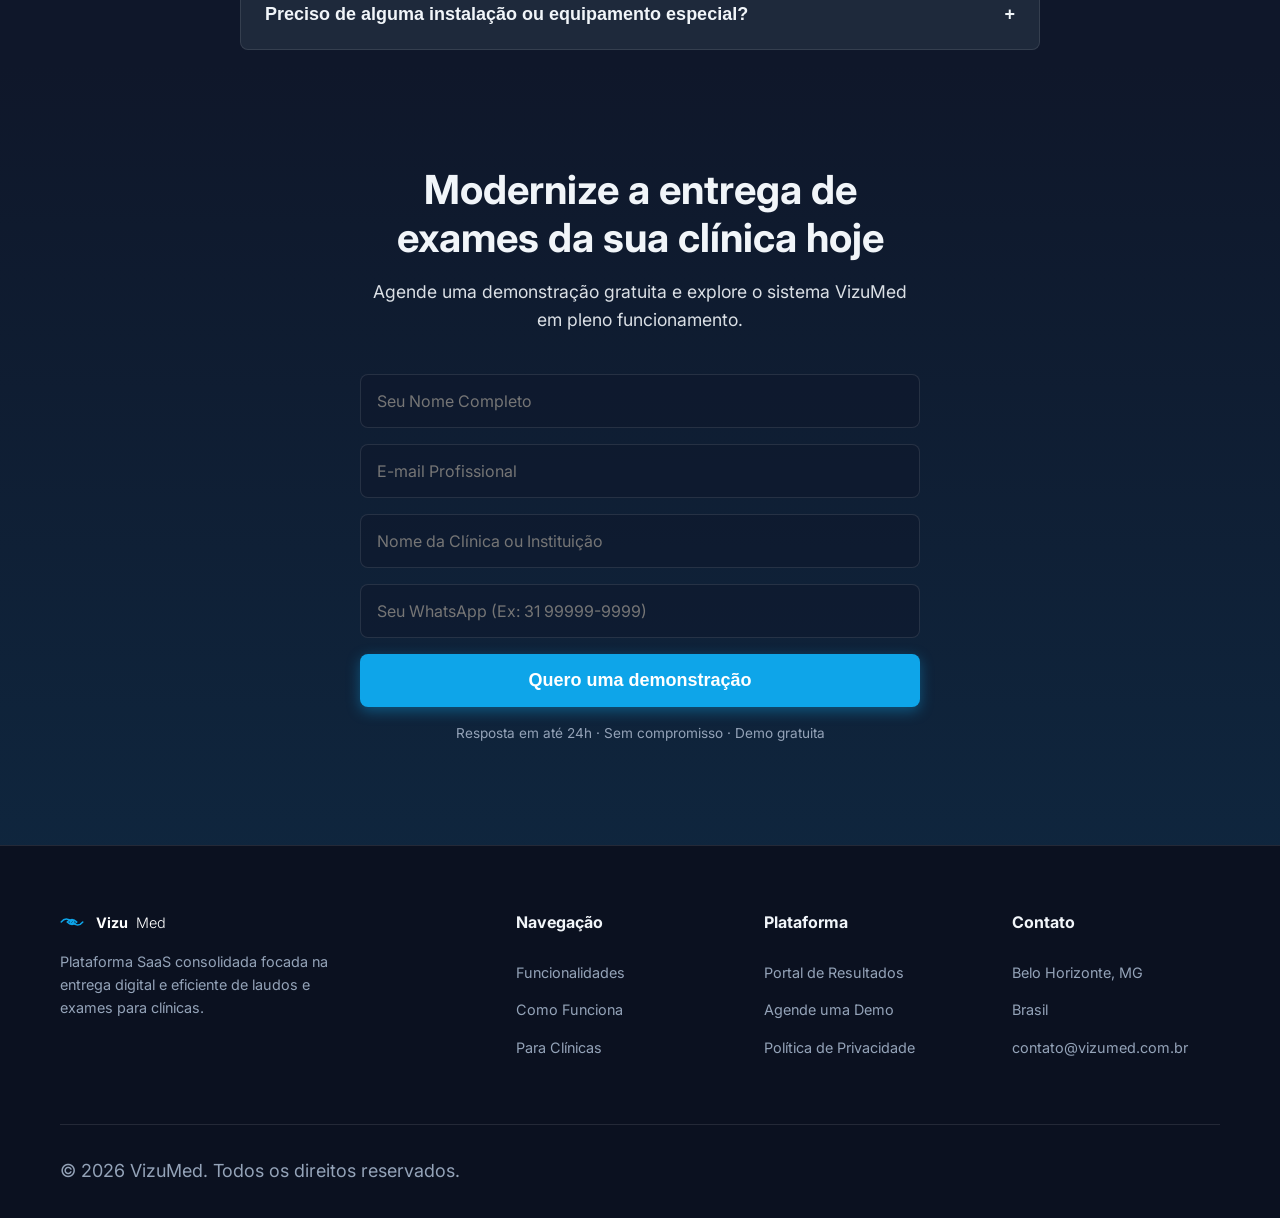
==== commit d8b84ad5: "fix: Aplicar design Mobile-first, limites em secoes CSS e SVG Logo da VizuMed" ====
--- a/index.html
+++ b/index.html
@@ -113,10 +113,12 @@
   <nav class="navbar" aria-label="Navegação Principal">
     <div class="container nav-container">
       <a href="/" class="nav-logo">
-        <svg viewBox="0 0 24 24" width="28" height="28" fill="none" stroke="var(--color-primary)" stroke-width="2.5" stroke-linecap="round" stroke-linejoin="round">
-          <path d="M22 12h-4l-3 9L9 3l-3 9H2"></path>
+        <svg viewBox="0 0 40 40" height="36" fill="none" stroke="var(--color-primary)" stroke-width="2.5" stroke-linecap="round" stroke-linejoin="round" style="margin-right: 4px;">
+          <path d="M2 20 Q 10 10, 20 20 T 38 20" />
+          <path d="M12 20 Q 20 12, 28 20 Q 20 28, 12 20" />
+          <circle cx="20" cy="20" r="3" />
         </svg>
-        VizuMed
+        <span style="font-weight: 700; color: white;">Vizu</span><span style="font-weight: 300; color: white;">Med</span>
       </a>
       
       <ul class="nav-links">
@@ -138,10 +140,10 @@
   <header class="hero container" id="hero">
     <div class="hero-bg-gradient"></div>
     <div class="hero-content reveal-on-scroll">
-      <span class="hero-tag">Plataforma SaaS para Saúde · Belo Horizonte, MG</span>
+      <span class="hero-tag">Plataforma SaaS para Saúde · 100% Digital</span>
       <h1>Entrega de exames médicos <span class="text-gradient">100% digital</span></h1>
-      <p class="hero-desc">
-        Diferente de sistemas de saúde tradicionais, a VizuMed é a plataforma SaaS brasileira que digitaliza o fluxo da sua clínica. Da gravação ao paciente em minutos. Laudos, imagens e vídeos entregues automaticamente por WhatsApp e e-mail — sem papel, sem fila, sem perda.
+      <p class="hero-desc hero-description">
+        Laudos, imagens e vídeos entregues ao paciente automaticamente — sem papel, sem fila.
       </p>
       
       <div class="hero-actions">
@@ -339,7 +341,7 @@
           <span class="faq-icon">+</span>
         </button>
         <div class="faq-answer">
-          <p style="padding-top: 10px;">A VizuMed é uma plataforma SaaS brasileira, baseada em Belo Horizonte, que digitaliza a entrega de laudos, imagens e vídeos de exames médicos. Clínicas e hospitais usam o sistema avançado para enviar resultados automaticamente por WhatsApp e e-mail, eliminar impressões físicas caras e oferecer um portal exclusivo web para pacientes e médicos solicitantes.</p>
+          <p style="padding-top: 10px;">A VizuMed é uma plataforma SaaS brasileira que digitaliza a entrega de laudos, imagens e vídeos de exames médicos. Clínicas e hospitais usam o sistema avançado para enviar resultados automaticamente por WhatsApp e e-mail, eliminar impressões físicas caras e oferecer um portal exclusivo web para pacientes e médicos solicitantes.</p>
         </div>
       </div>
       
@@ -411,10 +413,12 @@
       <div class="footer-grid">
         <div class="footer-col">
           <a href="/" class="nav-logo" style="margin-bottom: 0;">
-            <svg viewBox="0 0 24 24" width="24" height="24" fill="none" stroke="var(--color-primary)" stroke-width="2.5" stroke-linecap="round" stroke-linejoin="round">
-              <path d="M22 12h-4l-3 9L9 3l-3 9H2"></path>
+            <svg viewBox="0 0 40 40" height="24" fill="none" stroke="var(--color-primary)" stroke-width="2.5" stroke-linecap="round" stroke-linejoin="round" style="margin-right: 4px;">
+              <path d="M2 20 Q 10 10, 20 20 T 38 20" />
+              <path d="M12 20 Q 20 12, 28 20 Q 20 28, 12 20" />
+              <circle cx="20" cy="20" r="3" />
             </svg>
-            VizuMed
+            <span style="font-weight: 700; color: white;">Vizu</span><span style="font-weight: 300; color: white;">Med</span>
           </a>
           <p class="footer-desc">Plataforma SaaS consolidada focada na entrega digital e eficiente de laudos e exames para clínicas.</p>
         </div>
--- a/assets/style.css
+++ b/assets/style.css
@@ -23,16 +23,23 @@
   --max-width: 1200px;
 }
 
-* {
+*, *::before, *::after {
   box-sizing: border-box;
   margin: 0;
   padding: 0;
 }
 
-html {
+html, body {
   scroll-behavior: smooth;
   font-size: 16px;
   overflow-x: hidden;
+  width: 100%;
+  max-width: 100vw;
+}
+
+img, video, iframe {
+  max-width: 100%;
+  height: auto;
 }
 
 body {
@@ -45,9 +52,10 @@
 }
 
 /* Typography */
-h1 { font-size: clamp(2.5rem, 5vw, 4rem); line-height: 1.1; font-weight: 800; }
-h2 { font-size: clamp(2rem, 4vw, 3rem); line-height: 1.2; font-weight: 700; }
-h3 { font-size: 1.5rem; font-weight: 600; }
+h1 { font-size: clamp(2rem, 5vw, 3.5rem); line-height: 1.1; font-weight: 800; }
+h2 { font-size: clamp(1.5rem, 4vw, 2.5rem); line-height: 1.2; font-weight: 700; }
+h3 { font-size: clamp(1.125rem, 3vw, 1.5rem); font-weight: 600; }
+p  { font-size: clamp(0.95rem, 2.5vw, 1.125rem); }
 .text-sec { color: var(--color-text-sec); }
 .text-gradient {
   background: linear-gradient(135deg, var(--color-primary), var(--color-accent));
@@ -58,13 +66,23 @@
 
 /* Layout */
 .container {
-  max-width: var(--max-width);
+  width: 100%;
+  max-width: 1200px;
   margin: 0 auto;
-  padding: 0 24px;
+  padding: 0 20px;
 }
 
 section {
-  padding: 5rem 0;
+  padding-top: 100px;
+  padding-bottom: 100px;
+  margin-bottom: 0;
+}
+
+@media (max-width: 768px) {
+  section {
+    padding-top: 64px;
+    padding-bottom: 64px;
+  }
 }
 
 /* Buttons */
@@ -201,6 +219,11 @@
   color: var(--color-primary);
 }
 .hero-desc { font-size: 1.125rem; color: var(--color-text-sec); max-width: 90%; }
+.hero-description {
+  max-width: 520px;
+  font-size: 1.125rem;
+  line-height: 1.6;
+}
 .hero-actions { display: flex; gap: 16px; margin-top: 8px; }
 .hero-badges { display: flex; gap: 16px; margin-top: 16px; font-size: 0.85rem; color: var(--color-text-sec); }
 
@@ -282,7 +305,19 @@
 
 /* Features Grid */
 .section-header { text-align: center; margin-bottom: 64px; max-width: 700px; margin-inline: auto; }
-.features-grid { display: grid; grid-template-columns: repeat(3, 1fr); gap: 24px; }
+.features-grid {
+  display: grid;
+  grid-template-columns: 1fr;
+  gap: 24px;
+}
+
+@media (min-width: 640px) {
+  .features-grid { grid-template-columns: repeat(2, 1fr); }
+}
+
+@media (min-width: 1024px) {
+  .features-grid { grid-template-columns: repeat(3, 1fr); }
+}
 .feature-card {
   background: var(--glass-bg);
   backdrop-filter: blur(8px);
@@ -454,22 +489,41 @@
 
 @media (max-width: 768px) {
   .nav-links {
-    position: fixed;
-    top: 80px;
+    display: none;
+    flex-direction: column;
+    position: absolute;
+    top: 100%;
     left: 0;
-    right: 0;
-    background: var(--color-bg-card);
-    flex-direction: column;
-    padding: 24px;
-    gap: 24px;
-    transform: translateY(-100%);
+    width: 100%;
+    background: #0F172A;
+    padding: 24px 20px;
+    gap: 20px;
     opacity: 0;
     visibility: hidden;
     transition: var(--transition-normal);
   }
-  .nav-links.active { transform: translateY(0); opacity: 1; visibility: visible; border-bottom: 1px solid var(--border-color); }
-  .nav-links .btn { display: inline-flex; width: fit-content; }
+  .nav-links.active { display: flex; opacity: 1; visibility: visible; border-bottom: 1px solid var(--border-color); }
+  .nav-cta { width: 100%; text-align: center; }
+  .nav-links .btn { display: inline-flex; width: 100%; text-align: center; justify-content: center; }
   .hamburger { display: block; }
+  
+  .hero {
+    text-align: center;
+    padding-top: 100px;
+    grid-template-columns: 1fr;
+  }
+  .hero-buttons, .hero-actions {
+    flex-direction: column;
+    align-items: center;
+    gap: 12px;
+  }
+  .hero-actions .btn {
+    width: 100%;
+    text-align: center;
+  }
+  .hero-mockup-wrapper {
+    display: none;
+  }
   
   .timeline { flex-direction: column; gap: 32px; padding-left: 24px; }
   .timeline::before { top: 0; left: 24px; width: 2px; height: 100%; }
@@ -477,13 +531,22 @@
   .timeline-step { width: 100%; align-items: flex-start; text-align: left; flex-direction: row; gap: 24px; }
   .step-number { margin-bottom: 0; flex-shrink: 0; width: 40px; height: 40px; position: relative; left: -21px; background: var(--color-bg-card); }
   
-  .features-grid { grid-template-columns: 1fr; }
-  .comparison-container { overflow-x: auto; }
+  .comparison-table {
+    display: block;
+    overflow-x: auto;
+    -webkit-overflow-scrolling: touch;
+  }
+  
+  .cta-form {
+    flex-direction: column;
+  }
+  .cta-form input,
+  .cta-form button {
+    width: 100%;
+  }
 }
 
 @media (max-width: 480px) {
-  .hero-actions { flex-direction: column; width: 100%; }
-  .hero-actions .btn { width: 100%; }
   .footer-grid { grid-template-columns: 1fr; }
   .footer-bottom { flex-direction: column; gap: 16px; text-align: center; }
 }
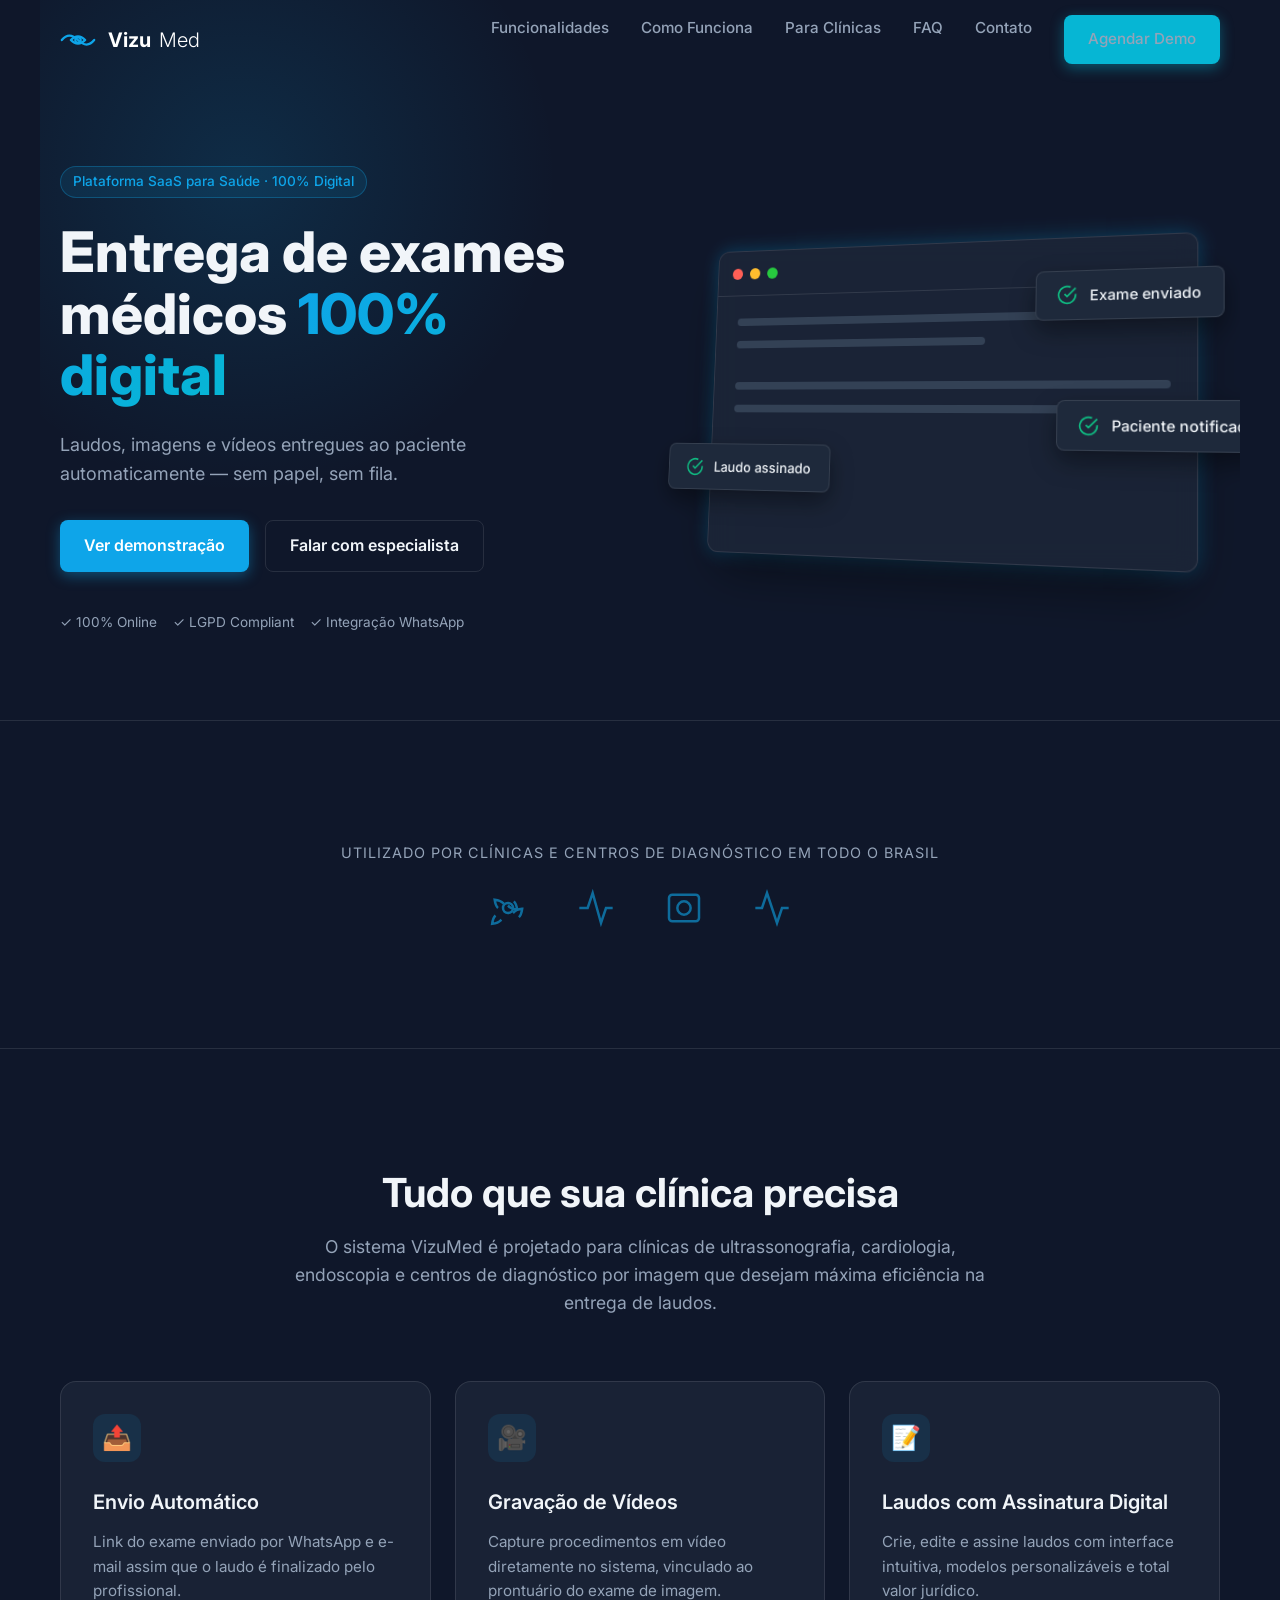
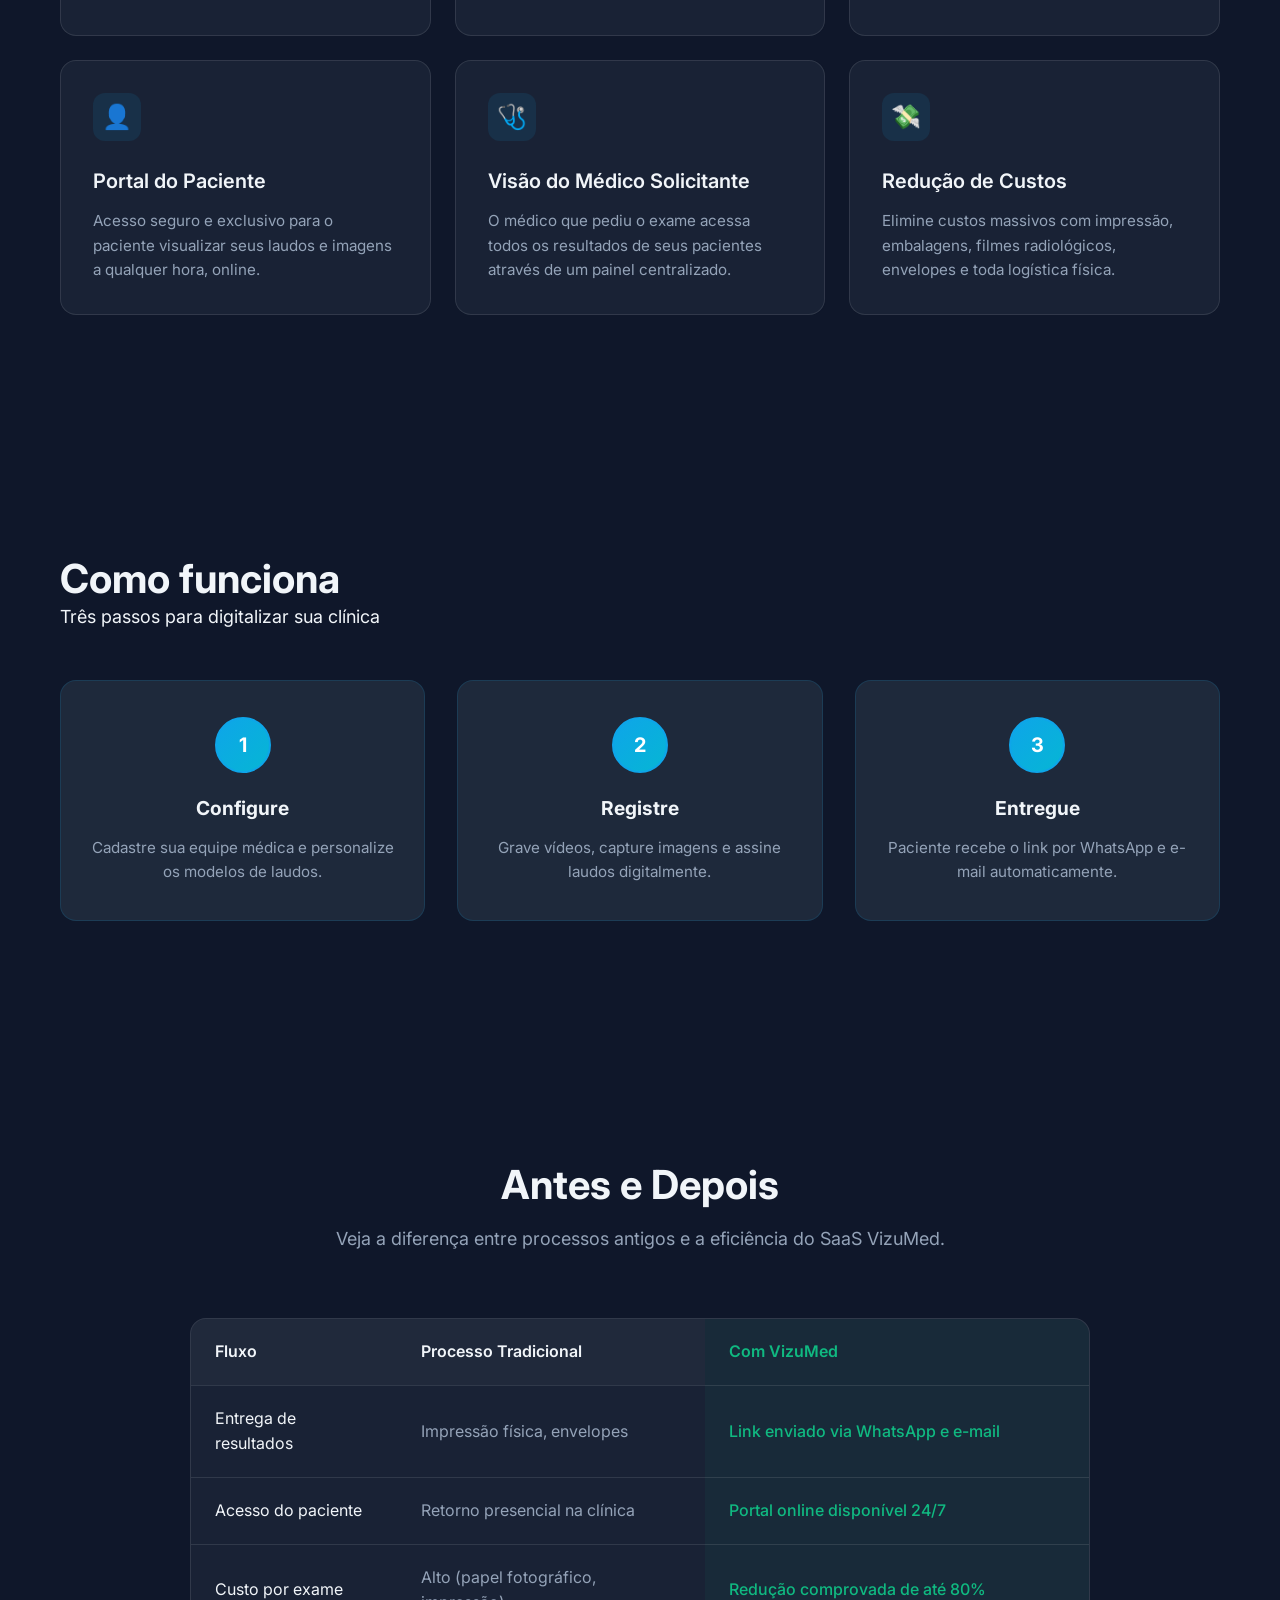
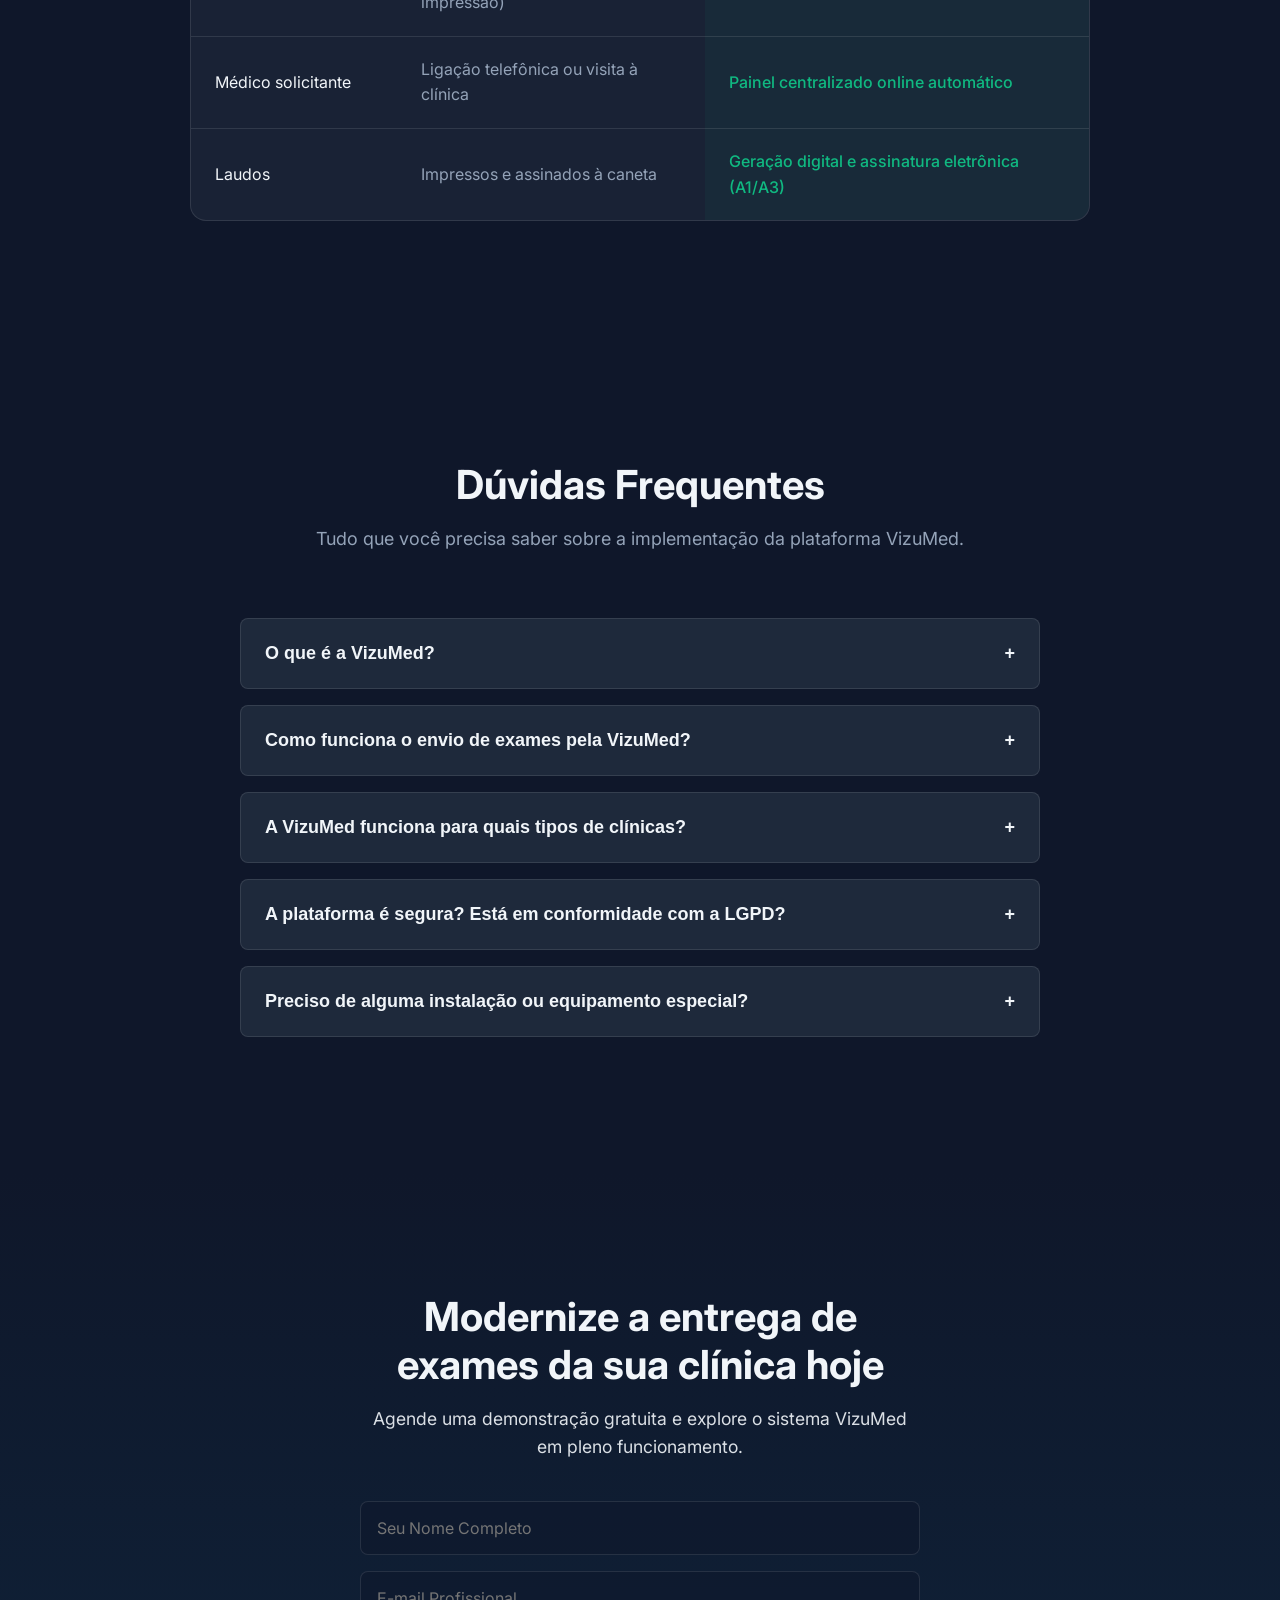
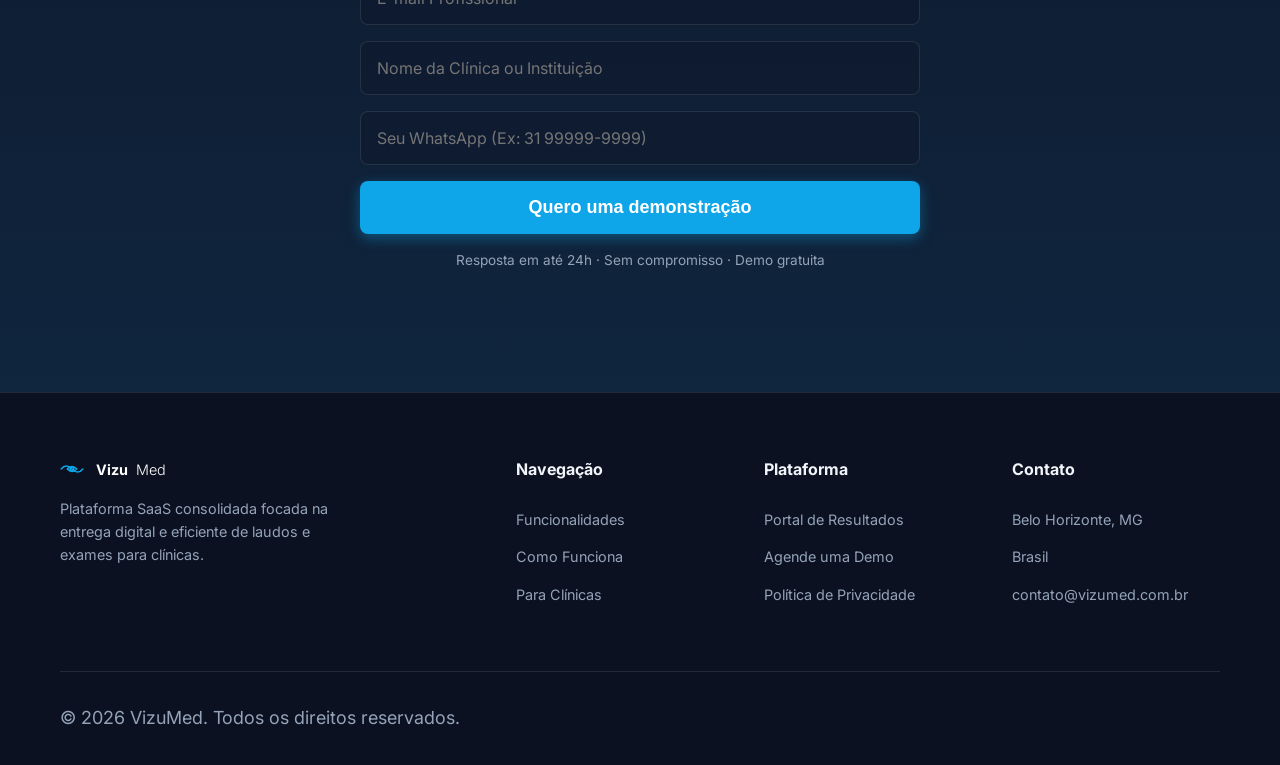
==== commit 1661c397: "alteracao" ====
--- a/index.html
+++ b/index.html
@@ -251,31 +251,31 @@
   </section>
 
   <!-- How It Works Section -->
-  <section id="como-funciona" class="container" aria-label="Passo a passo de como funciona">
-    <div class="section-header reveal-on-scroll">
+  <section id="como-funciona" aria-label="Como funciona">
+    <div class="container">
       <h2>Como funciona</h2>
-      <p class="text-sec" style="margin-top: 16px;">Para centros de endoscopia e diagnóstico, implementamos em três passos eficientes.</p>
-    </div>
-
-    <div class="timeline timeline-progress-anim">
-      <div class="timeline-progress-line"></div>
-      
-      <div class="timeline-step reveal-on-scroll delay-100">
-        <div class="step-number">1</div>
-        <h3>Configure</h3>
-        <p>Parametrize perfis médicos, acesso de equipes e os seus modelos de laudos pré-definidos da instituição.</p>
-      </div>
-      
-      <div class="timeline-step reveal-on-scroll delay-200">
-        <div class="step-number">2</div>
-        <h3>Registre</h3>
-        <p>Grave vídeos, capture imagens de alta resolução, anexe documentos e elabore laudos com assinatura digital instantânea.</p>
-      </div>
-      
-      <div class="timeline-step reveal-on-scroll delay-300">
-        <div class="step-number">3</div>
-        <h3>Entregue</h3>
-        <p>A VizuMed avisa. O paciente recebe o link inteligente por WhatsApp e e-mail. Médico solicitante é notificado via painel completo.</p>
+      <p class="section-subtitle">Três passos para digitalizar sua clínica</p>
+  
+      <div class="steps-grid">
+  
+        <div class="step-card">
+          <div class="step-number">1</div>
+          <h3>Configure</h3>
+          <p>Cadastre sua equipe médica e personalize os modelos de laudos.</p>
+        </div>
+  
+        <div class="step-card">
+          <div class="step-number">2</div>
+          <h3>Registre</h3>
+          <p>Grave vídeos, capture imagens e assine laudos digitalmente.</p>
+        </div>
+  
+        <div class="step-card">
+          <div class="step-number">3</div>
+          <h3>Entregue</h3>
+          <p>Paciente recebe o link por WhatsApp e e-mail automaticamente.</p>
+        </div>
+  
       </div>
     </div>
   </section>
--- a/assets/style.css
+++ b/assets/style.css
@@ -9,27 +9,30 @@
   --color-text-main: #F1F5F9;
   --color-text-sec: #94A3B8;
   --color-success: #10B981;
-  
+
   --border-color: rgba(255, 255, 255, 0.1);
   --glass-bg: rgba(30, 41, 59, 0.7);
   --glass-nav: rgba(15, 23, 42, 0.85);
-  
+
   --shadow-glow: 0 0 20px rgba(14, 165, 233, 0.3);
   --shadow-glow-accent: 0 0 20px rgba(6, 182, 212, 0.4);
-  
+
   --transition-normal: 0.3s ease;
   --transition-fast: 0.15s ease;
-  
+
   --max-width: 1200px;
 }
 
-*, *::before, *::after {
+*,
+*::before,
+*::after {
   box-sizing: border-box;
   margin: 0;
   padding: 0;
 }
 
-html, body {
+html,
+body {
   scroll-behavior: smooth;
   font-size: 16px;
   overflow-x: hidden;
@@ -37,7 +40,9 @@
   max-width: 100vw;
 }
 
-img, video, iframe {
+img,
+video,
+iframe {
   max-width: 100%;
   height: auto;
 }
@@ -52,11 +57,31 @@
 }
 
 /* Typography */
-h1 { font-size: clamp(2rem, 5vw, 3.5rem); line-height: 1.1; font-weight: 800; }
-h2 { font-size: clamp(1.5rem, 4vw, 2.5rem); line-height: 1.2; font-weight: 700; }
-h3 { font-size: clamp(1.125rem, 3vw, 1.5rem); font-weight: 600; }
-p  { font-size: clamp(0.95rem, 2.5vw, 1.125rem); }
-.text-sec { color: var(--color-text-sec); }
+h1 {
+  font-size: clamp(2rem, 5vw, 3.5rem);
+  line-height: 1.1;
+  font-weight: 800;
+}
+
+h2 {
+  font-size: clamp(1.5rem, 4vw, 2.5rem);
+  line-height: 1.2;
+  font-weight: 700;
+}
+
+h3 {
+  font-size: clamp(1.125rem, 3vw, 1.5rem);
+  font-weight: 600;
+}
+
+p {
+  font-size: clamp(0.95rem, 2.5vw, 1.125rem);
+}
+
+.text-sec {
+  color: var(--color-text-sec);
+}
+
 .text-gradient {
   background: linear-gradient(135deg, var(--color-primary), var(--color-accent));
   -webkit-background-clip: text;
@@ -73,15 +98,14 @@
 }
 
 section {
-  padding-top: 100px;
-  padding-bottom: 100px;
-  margin-bottom: 0;
+  padding-top: 120px !important;
+  padding-bottom: 120px !important;
 }
 
 @media (max-width: 768px) {
   section {
-    padding-top: 64px;
-    padding-bottom: 64px;
+    padding-top: 80px !important;
+    padding-bottom: 80px !important;
   }
 }
 
@@ -201,12 +225,17 @@
   left: -10%;
   width: 50vw;
   height: 50vw;
-  background: radial-gradient(circle, rgba(14,165,233,0.15) 0%, rgba(15,23,42,0) 70%);
+  background: radial-gradient(circle, rgba(14, 165, 233, 0.15) 0%, rgba(15, 23, 42, 0) 70%);
   z-index: -1;
   pointer-events: none;
 }
 
-.hero-content { display: flex; flex-direction: column; gap: 24px; }
+.hero-content {
+  display: flex;
+  flex-direction: column;
+  gap: 24px;
+}
+
 .hero-tag {
   display: inline-block;
   padding: 4px 12px;
@@ -218,14 +247,32 @@
   align-self: flex-start;
   color: var(--color-primary);
 }
-.hero-desc { font-size: 1.125rem; color: var(--color-text-sec); max-width: 90%; }
+
+.hero-desc {
+  font-size: 1.125rem;
+  color: var(--color-text-sec);
+  max-width: 90%;
+}
+
 .hero-description {
   max-width: 520px;
   font-size: 1.125rem;
   line-height: 1.6;
 }
-.hero-actions { display: flex; gap: 16px; margin-top: 8px; }
-.hero-badges { display: flex; gap: 16px; margin-top: 16px; font-size: 0.85rem; color: var(--color-text-sec); }
+
+.hero-actions {
+  display: flex;
+  gap: 16px;
+  margin-top: 8px;
+}
+
+.hero-badges {
+  display: flex;
+  gap: 16px;
+  margin-top: 16px;
+  font-size: 0.85rem;
+  color: var(--color-text-sec);
+}
 
 /* Hero Mockup (Pure CSS) */
 .hero-mockup-wrapper {
@@ -261,10 +308,32 @@
   padding: 0 16px;
   gap: 8px;
 }
-.mockup-dot { width: 12px; height: 12px; border-radius: 50%; background: #334155; }
-.mockup-body { padding: 24px; flex: 1; display: flex; flex-direction: column; gap: 16px;}
-.mockup-line { height: 8px; border-radius: 4px; background: #334155; width: 100%; }
-.mockup-line.short { width: 60%; }
+
+.mockup-dot {
+  width: 12px;
+  height: 12px;
+  border-radius: 50%;
+  background: #334155;
+}
+
+.mockup-body {
+  padding: 24px;
+  flex: 1;
+  display: flex;
+  flex-direction: column;
+  gap: 16px;
+}
+
+.mockup-line {
+  height: 8px;
+  border-radius: 4px;
+  background: #334155;
+  width: 100%;
+}
+
+.mockup-line.short {
+  width: 60%;
+}
 
 .floating-card {
   position: absolute;
@@ -277,14 +346,30 @@
   gap: 12px;
   font-size: 0.9rem;
   font-weight: 500;
-  box-shadow: 0 10px 25px rgba(0,0,0,0.4);
+  box-shadow: 0 10px 25px rgba(0, 0, 0, 0.4);
   z-index: 2;
 }
 
-.c1 { top: 10%; right: -5%; }
-.c2 { bottom: 20%; left: -10%; }
-.c3 { top: 50%; right: -15%; }
-.floating-card svg { color: var(--color-success); width: 20px; height: 20px; }
+.c1 {
+  top: 10%;
+  right: -5%;
+}
+
+.c2 {
+  bottom: 20%;
+  left: -10%;
+}
+
+.c3 {
+  top: 50%;
+  right: -15%;
+}
+
+.floating-card svg {
+  color: var(--color-success);
+  width: 20px;
+  height: 20px;
+}
 
 /* Social Proof */
 .social-proof {
@@ -293,7 +378,15 @@
   border-bottom: 1px solid var(--border-color);
   text-align: center;
 }
-.social-proof p { font-size: 0.9rem; color: var(--color-text-sec); margin-bottom: 24px; text-transform: uppercase; letter-spacing: 1px;}
+
+.social-proof p {
+  font-size: 0.9rem;
+  color: var(--color-text-sec);
+  margin-bottom: 24px;
+  text-transform: uppercase;
+  letter-spacing: 1px;
+}
+
 .logos-row {
   display: flex;
   justify-content: center;
@@ -304,7 +397,13 @@
 }
 
 /* Features Grid */
-.section-header { text-align: center; margin-bottom: 64px; max-width: 700px; margin-inline: auto; }
+.section-header {
+  text-align: center;
+  margin-bottom: 64px;
+  max-width: 700px;
+  margin-inline: auto;
+}
+
 .features-grid {
   display: grid;
   grid-template-columns: 1fr;
@@ -312,12 +411,17 @@
 }
 
 @media (min-width: 640px) {
-  .features-grid { grid-template-columns: repeat(2, 1fr); }
+  .features-grid {
+    grid-template-columns: repeat(2, 1fr);
+  }
 }
 
 @media (min-width: 1024px) {
-  .features-grid { grid-template-columns: repeat(3, 1fr); }
-}
+  .features-grid {
+    grid-template-columns: repeat(3, 1fr);
+  }
+}
+
 .feature-card {
   background: var(--glass-bg);
   backdrop-filter: blur(8px);
@@ -327,6 +431,7 @@
   padding: 32px;
   transition: var(--transition-normal);
 }
+
 .feature-icon {
   width: 48px;
   height: 48px;
@@ -338,11 +443,25 @@
   margin-bottom: 24px;
   font-size: 1.5rem;
 }
-.feature-card h3 { margin-bottom: 12px; font-size: 1.25rem; }
-.feature-card p { color: var(--color-text-sec); font-size: 0.95rem; }
+
+.feature-card h3 {
+  margin-bottom: 12px;
+  font-size: 1.25rem;
+}
+
+.feature-card p {
+  color: var(--color-text-sec);
+  font-size: 0.95rem;
+}
 
 /* Timeline (How it works) */
-.timeline { display: flex; justify-content: space-between; position: relative; margin-top: 48px; }
+.timeline {
+  display: flex;
+  justify-content: space-between;
+  position: relative;
+  margin-top: 48px;
+}
+
 .timeline::before {
   content: '';
   position: absolute;
@@ -353,6 +472,7 @@
   background: var(--border-color);
   z-index: 1;
 }
+
 .timeline-progress-line {
   content: '';
   position: absolute;
@@ -363,6 +483,7 @@
   background: var(--color-primary);
   z-index: 2;
 }
+
 .timeline-step {
   position: relative;
   z-index: 3;
@@ -372,6 +493,7 @@
   flex-direction: column;
   align-items: center;
 }
+
 .step-number {
   width: 50px;
   height: 50px;
@@ -386,8 +508,15 @@
   margin-bottom: 24px;
   color: var(--color-primary);
 }
-.timeline-step h3 { margin-bottom: 12px; }
-.timeline-step p { color: var(--color-text-sec); font-size: 0.9rem; }
+
+.timeline-step h3 {
+  margin-bottom: 12px;
+}
+
+.timeline-step p {
+  color: var(--color-text-sec);
+  font-size: 0.9rem;
+}
 
 /* Comparative Table */
 .comparison-container {
@@ -398,16 +527,49 @@
   max-width: 900px;
   margin: 0 auto;
 }
-.comparison-table { width: 100%; border-collapse: collapse; text-align: left; }
-.comparison-table th, .comparison-table td { padding: 20px 24px; border-bottom: 1px solid var(--border-color); }
-.comparison-table th { background: rgba(255,255,255,0.03); font-weight: 600; }
-.comparison-table tr:last-child td { border-bottom: none; }
-.comparison-table td:nth-child(2) { color: var(--color-text-sec); }
-.comparison-table td:nth-child(3) { color: var(--color-success); font-weight: 500; background: rgba(16, 185, 129, 0.05); }
-.comparison-table th:nth-child(3) { color: var(--color-success); background: rgba(16, 185, 129, 0.05); }
+
+.comparison-table {
+  width: 100%;
+  border-collapse: collapse;
+  text-align: left;
+}
+
+.comparison-table th,
+.comparison-table td {
+  padding: 20px 24px;
+  border-bottom: 1px solid var(--border-color);
+}
+
+.comparison-table th {
+  background: rgba(255, 255, 255, 0.03);
+  font-weight: 600;
+}
+
+.comparison-table tr:last-child td {
+  border-bottom: none;
+}
+
+.comparison-table td:nth-child(2) {
+  color: var(--color-text-sec);
+}
+
+.comparison-table td:nth-child(3) {
+  color: var(--color-success);
+  font-weight: 500;
+  background: rgba(16, 185, 129, 0.05);
+}
+
+.comparison-table th:nth-child(3) {
+  color: var(--color-success);
+  background: rgba(16, 185, 129, 0.05);
+}
 
 /* FAQ Accordion */
-.faq-container { max-width: 800px; margin: 0 auto; }
+.faq-container {
+  max-width: 800px;
+  margin: 0 auto;
+}
+
 .faq-item {
   background: var(--color-bg-card);
   border: 1px solid var(--border-color);
@@ -415,6 +577,7 @@
   margin-bottom: 16px;
   overflow: hidden;
 }
+
 .faq-question {
   width: 100%;
   background: none;
@@ -429,8 +592,16 @@
   align-items: center;
   cursor: pointer;
 }
-.faq-icon { transition: transform var(--transition-fast); }
-.faq-item.active .faq-icon { transform: rotate(45deg); color: var(--color-primary); }
+
+.faq-icon {
+  transition: transform var(--transition-fast);
+}
+
+.faq-item.active .faq-icon {
+  transform: rotate(45deg);
+  color: var(--color-primary);
+}
+
 .faq-answer {
   padding: 0 24px;
   max-height: 0;
@@ -438,7 +609,11 @@
   transition: max-height var(--transition-normal), padding var(--transition-normal);
   color: var(--color-text-sec);
 }
-.faq-item.active .faq-answer { padding-bottom: 24px; max-height: 300px; }
+
+.faq-item.active .faq-answer {
+  padding-bottom: 24px;
+  max-height: 300px;
+}
 
 /* Final CTA Section */
 .cta-section {
@@ -448,8 +623,21 @@
   text-align: center;
   overflow: hidden;
 }
-.cta-container { max-width: 600px; margin: 0 auto; position: relative; z-index: 2; }
-.cta-form { display: flex; flex-direction: column; gap: 16px; margin-top: 40px; }
+
+.cta-container {
+  max-width: 600px;
+  margin: 0 auto;
+  position: relative;
+  z-index: 2;
+}
+
+.cta-form {
+  display: flex;
+  flex-direction: column;
+  gap: 16px;
+  margin-top: 40px;
+}
+
 .cta-form input {
   padding: 16px;
   border-radius: 8px;
@@ -459,9 +647,23 @@
   font-family: inherit;
   font-size: 1rem;
 }
-.cta-form input:focus { outline: none; border-color: var(--color-primary); box-shadow: 0 0 0 2px rgba(14, 165, 233, 0.2); }
-.cta-form button { padding: 16px; font-size: 1.125rem; }
-.form-footer { margin-top: 16px; font-size: 0.85rem; color: var(--color-text-sec); }
+
+.cta-form input:focus {
+  outline: none;
+  border-color: var(--color-primary);
+  box-shadow: 0 0 0 2px rgba(14, 165, 233, 0.2);
+}
+
+.cta-form button {
+  padding: 16px;
+  font-size: 1.125rem;
+}
+
+.form-footer {
+  margin-top: 16px;
+  font-size: 0.85rem;
+  color: var(--color-text-sec);
+}
 
 /* Footer */
 footer {
@@ -469,22 +671,82 @@
   padding: 64px 0 32px;
   border-top: 1px solid var(--border-color);
 }
-.footer-grid { display: grid; grid-template-columns: 2fr 1fr 1fr 1fr; gap: 40px; margin-bottom: 64px; }
-.footer-desc { color: var(--color-text-sec); margin-top: 16px; font-size: 0.9rem; max-width: 300px; }
-.footer-col h4 { margin-bottom: 24px; font-size: 1rem; }
-.footer-col ul { list-style: none; display: flex; flex-direction: column; gap: 12px; }
-.footer-col a, .footer-col span { color: var(--color-text-sec); text-decoration: none; font-size: 0.9rem; transition: var(--transition-fast); }
-.footer-col a:hover { color: var(--color-primary); }
-.footer-bottom { border-top: 1px solid var(--border-color); padding-top: 32px; display: flex; justify-content: space-between; align-items: center; color: var(--color-text-sec); font-size: 0.85rem; }
+
+.footer-grid {
+  display: grid;
+  grid-template-columns: 2fr 1fr 1fr 1fr;
+  gap: 40px;
+  margin-bottom: 64px;
+}
+
+.footer-desc {
+  color: var(--color-text-sec);
+  margin-top: 16px;
+  font-size: 0.9rem;
+  max-width: 300px;
+}
+
+.footer-col h4 {
+  margin-bottom: 24px;
+  font-size: 1rem;
+}
+
+.footer-col ul {
+  list-style: none;
+  display: flex;
+  flex-direction: column;
+  gap: 12px;
+}
+
+.footer-col a,
+.footer-col span {
+  color: var(--color-text-sec);
+  text-decoration: none;
+  font-size: 0.9rem;
+  transition: var(--transition-fast);
+}
+
+.footer-col a:hover {
+  color: var(--color-primary);
+}
+
+.footer-bottom {
+  border-top: 1px solid var(--border-color);
+  padding-top: 32px;
+  display: flex;
+  justify-content: space-between;
+  align-items: center;
+  color: var(--color-text-sec);
+  font-size: 0.85rem;
+}
 
 /* Responsive */
 @media (max-width: 900px) {
-  .hero { grid-template-columns: 1fr; text-align: center; padding-top: 120px; }
-  .hero-content { align-items: center; }
-  .hero-desc { max-width: 100%; }
-  .hero-actions { justify-content: center; }
-  .features-grid { grid-template-columns: repeat(2, 1fr); }
-  .footer-grid { grid-template-columns: 1fr 1fr; }
+  .hero {
+    grid-template-columns: 1fr;
+    text-align: center;
+    padding-top: 120px;
+  }
+
+  .hero-content {
+    align-items: center;
+  }
+
+  .hero-desc {
+    max-width: 100%;
+  }
+
+  .hero-actions {
+    justify-content: center;
+  }
+
+  .features-grid {
+    grid-template-columns: repeat(2, 1fr);
+  }
+
+  .footer-grid {
+    grid-template-columns: 1fr 1fr;
+  }
 }
 
 @media (max-width: 768px) {
@@ -502,44 +764,137 @@
     visibility: hidden;
     transition: var(--transition-normal);
   }
-  .nav-links.active { display: flex; opacity: 1; visibility: visible; border-bottom: 1px solid var(--border-color); }
-  .nav-cta { width: 100%; text-align: center; }
-  .nav-links .btn { display: inline-flex; width: 100%; text-align: center; justify-content: center; }
-  .hamburger { display: block; }
-  
+
+  .nav-links.active {
+    display: flex;
+    opacity: 1;
+    visibility: visible;
+    border-bottom: 1px solid var(--border-color);
+  }
+
+  .nav-cta {
+    width: 100%;
+    text-align: center;
+  }
+
+  .nav-links .btn {
+    display: inline-flex;
+    width: 100%;
+    text-align: center;
+    justify-content: center;
+  }
+
+  .hamburger {
+    display: block;
+  }
+
   .hero {
     text-align: center;
     padding-top: 100px;
     grid-template-columns: 1fr;
   }
-  .hero-buttons, .hero-actions {
+
+  .hero-buttons,
+  .hero-actions {
     flex-direction: column;
     align-items: center;
     gap: 12px;
   }
+
   .hero-actions .btn {
     width: 100%;
     text-align: center;
   }
+
   .hero-mockup-wrapper {
     display: none;
   }
-  
-  .timeline { flex-direction: column; gap: 32px; padding-left: 24px; }
-  .timeline::before { top: 0; left: 24px; width: 2px; height: 100%; }
-  .timeline-progress-line { top: 0; left: 24px; width: 2px; height: 0%; }
-  .timeline-step { width: 100%; align-items: flex-start; text-align: left; flex-direction: row; gap: 24px; }
-  .step-number { margin-bottom: 0; flex-shrink: 0; width: 40px; height: 40px; position: relative; left: -21px; background: var(--color-bg-card); }
-  
-  .comparison-table {
-    display: block;
+
+  /* CORREÇÃO 1 — TABELA COMPARATIVA NO MOBILE */
+  .comparison-table,
+  .comparison-section,
+  [class*="comparison"] {
+    width: 100%;
     overflow-x: auto;
     -webkit-overflow-scrolling: touch;
-  }
-  
+    display: block;
+  }
+
+  .comparison-table table {
+    min-width: 520px;
+    width: 100%;
+  }
+
+  .comparison-table td,
+  .comparison-table th {
+    padding: 12px 16px;
+    font-size: 0.85rem;
+    white-space: normal;
+    word-break: normal;
+    hyphens: none;
+  }
+
+  /* CORREÇÃO 2 — TIMELINE NO MOBILE */
+  [class*="step"],
+  .timeline-step {
+    display: flex;
+    flex-direction: column;
+    align-items: flex-start;
+    gap: 8px;
+    padding: 20px 0;
+  }
+
+  [class*="step"] p,
+  [class*="step"] span,
+  [class*="step-description"] {
+    text-align: left;
+    hyphens: none;
+    word-break: normal;
+    font-size: 0.95rem;
+    line-height: 1.6;
+  }
+
+  /* CORREÇÃO 3 — FEATURES GRID NO MOBILE */
+  .features-grid,
+  [class*="features-grid"] {
+    grid-template-columns: 1fr !important;
+    gap: 20px;
+  }
+
+  .feature-card,
+  [class*="feature-card"] {
+    width: 100%;
+    padding: 24px;
+  }
+
+  .feature-card h3,
+  [class*="feature-card"] h3 {
+    font-size: 1.1rem;
+    hyphens: none;
+    word-break: normal;
+  }
+
+  .feature-card p,
+  [class*="feature-card"] p {
+    font-size: 0.9rem;
+    hyphens: none;
+    word-break: normal;
+  }
+
+  /* REGRA GLOBAL ANTI-OVERFLOW */
+  html, body {
+    overflow-x: hidden;
+    max-width: 100vw;
+  }
+
+  img, video, iframe, table {
+    max-width: 100%;
+  }
+
   .cta-form {
     flex-direction: column;
   }
+
   .cta-form input,
   .cta-form button {
     width: 100%;
@@ -547,6 +902,63 @@
 }
 
 @media (max-width: 480px) {
-  .footer-grid { grid-template-columns: 1fr; }
-  .footer-bottom { flex-direction: column; gap: 16px; text-align: center; }
-}
+  .footer-grid {
+    grid-template-columns: 1fr;
+  }
+
+  .footer-bottom {
+    flex-direction: column;
+    gap: 16px;
+    text-align: center;
+  }
+}
+
+/* Nova seção de passos: Como funciona */
+.steps-grid {
+  display: grid;
+  grid-template-columns: repeat(3, 1fr);
+  gap: 32px;
+  margin-top: 48px;
+}
+
+.step-card {
+  background: #1E293B;
+  border-radius: 16px;
+  padding: 36px 24px;
+  text-align: center;
+  border: 1px solid rgba(14, 165, 233, 0.15);
+}
+
+.step-number {
+  width: 56px;
+  height: 56px;
+  border-radius: 50%;
+  background: linear-gradient(135deg, #0EA5E9, #06B6D4);
+  color: #fff;
+  font-size: 1.25rem;
+  font-weight: 700;
+  display: flex;
+  align-items: center;
+  justify-content: center;
+  margin: 0 auto 20px auto;
+}
+
+.step-card h3 {
+  font-size: 1.2rem;
+  font-weight: 700;
+  color: #F1F5F9;
+  margin-bottom: 12px;
+}
+
+.step-card p {
+  font-size: 0.95rem;
+  color: #94A3B8;
+  line-height: 1.6;
+}
+
+@media (max-width: 768px) {
+  .steps-grid {
+    grid-template-columns: 1fr;
+    gap: 20px;
+  }
+}
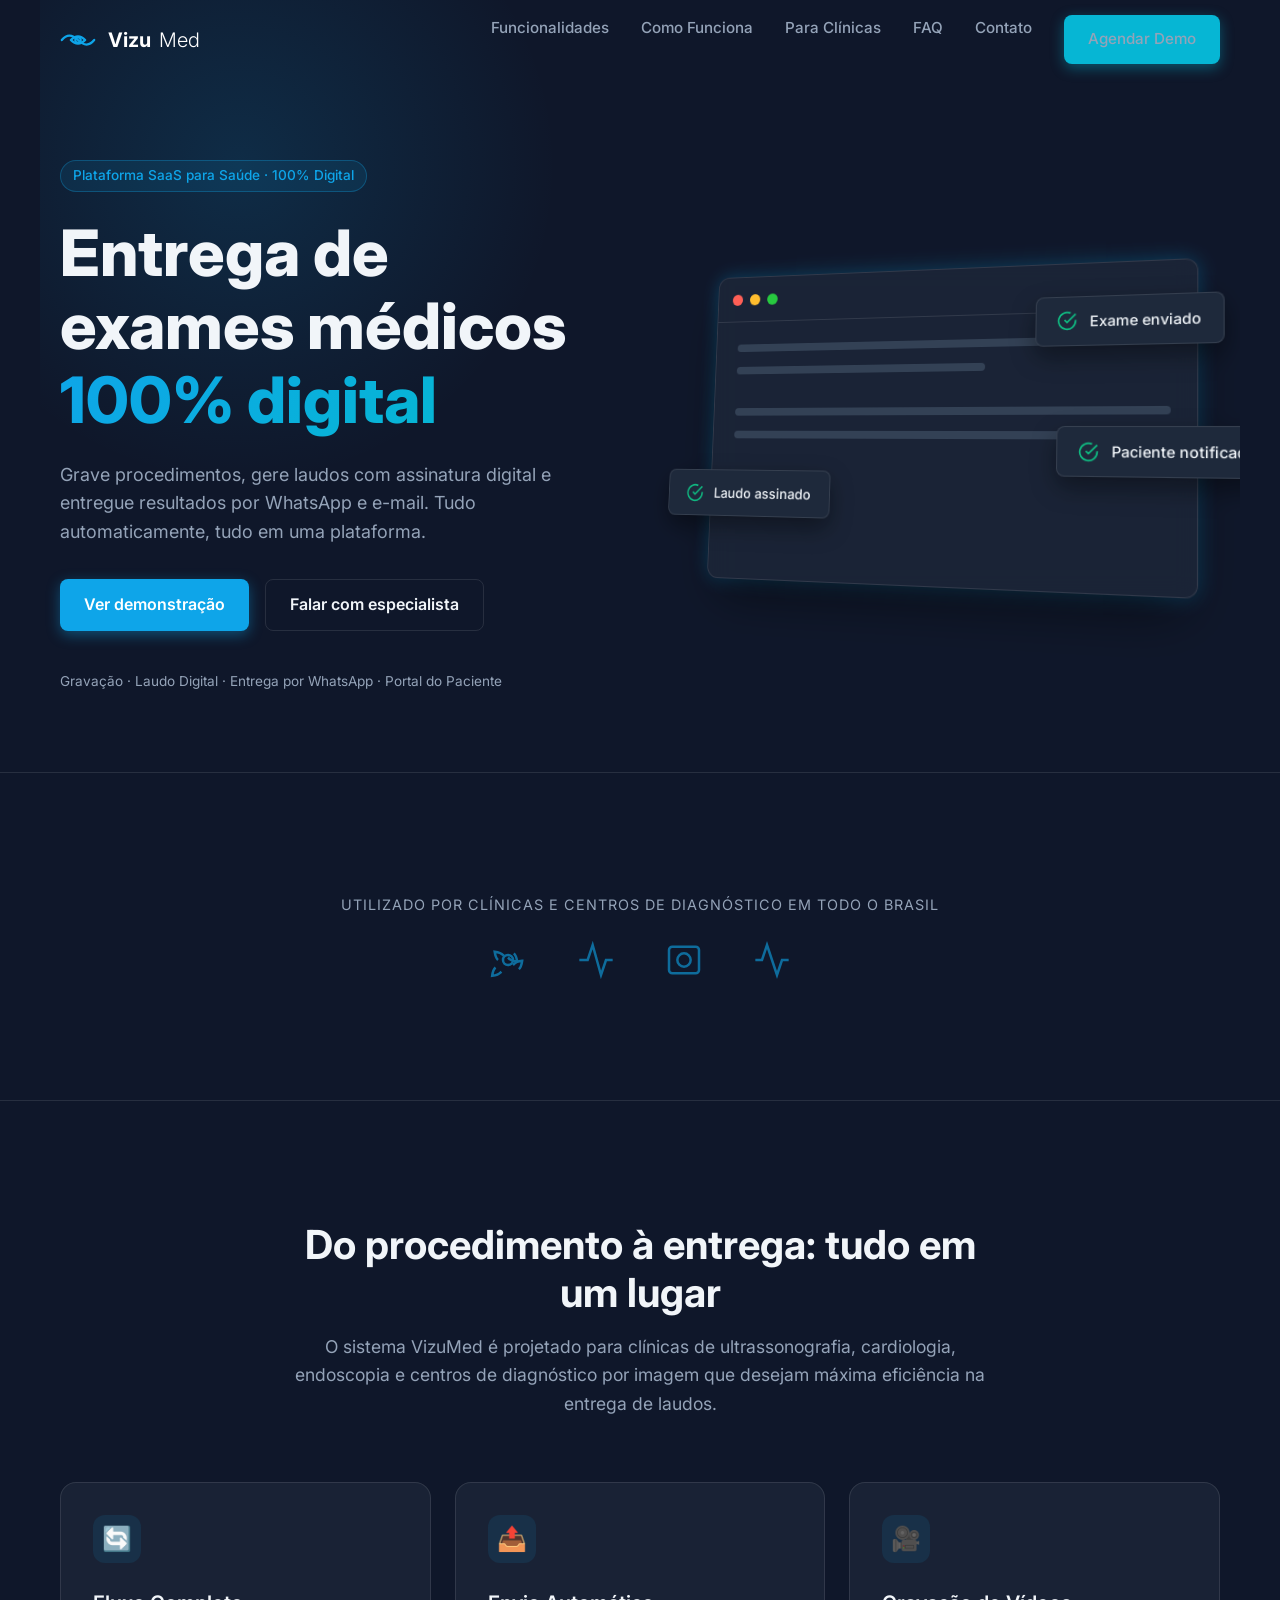
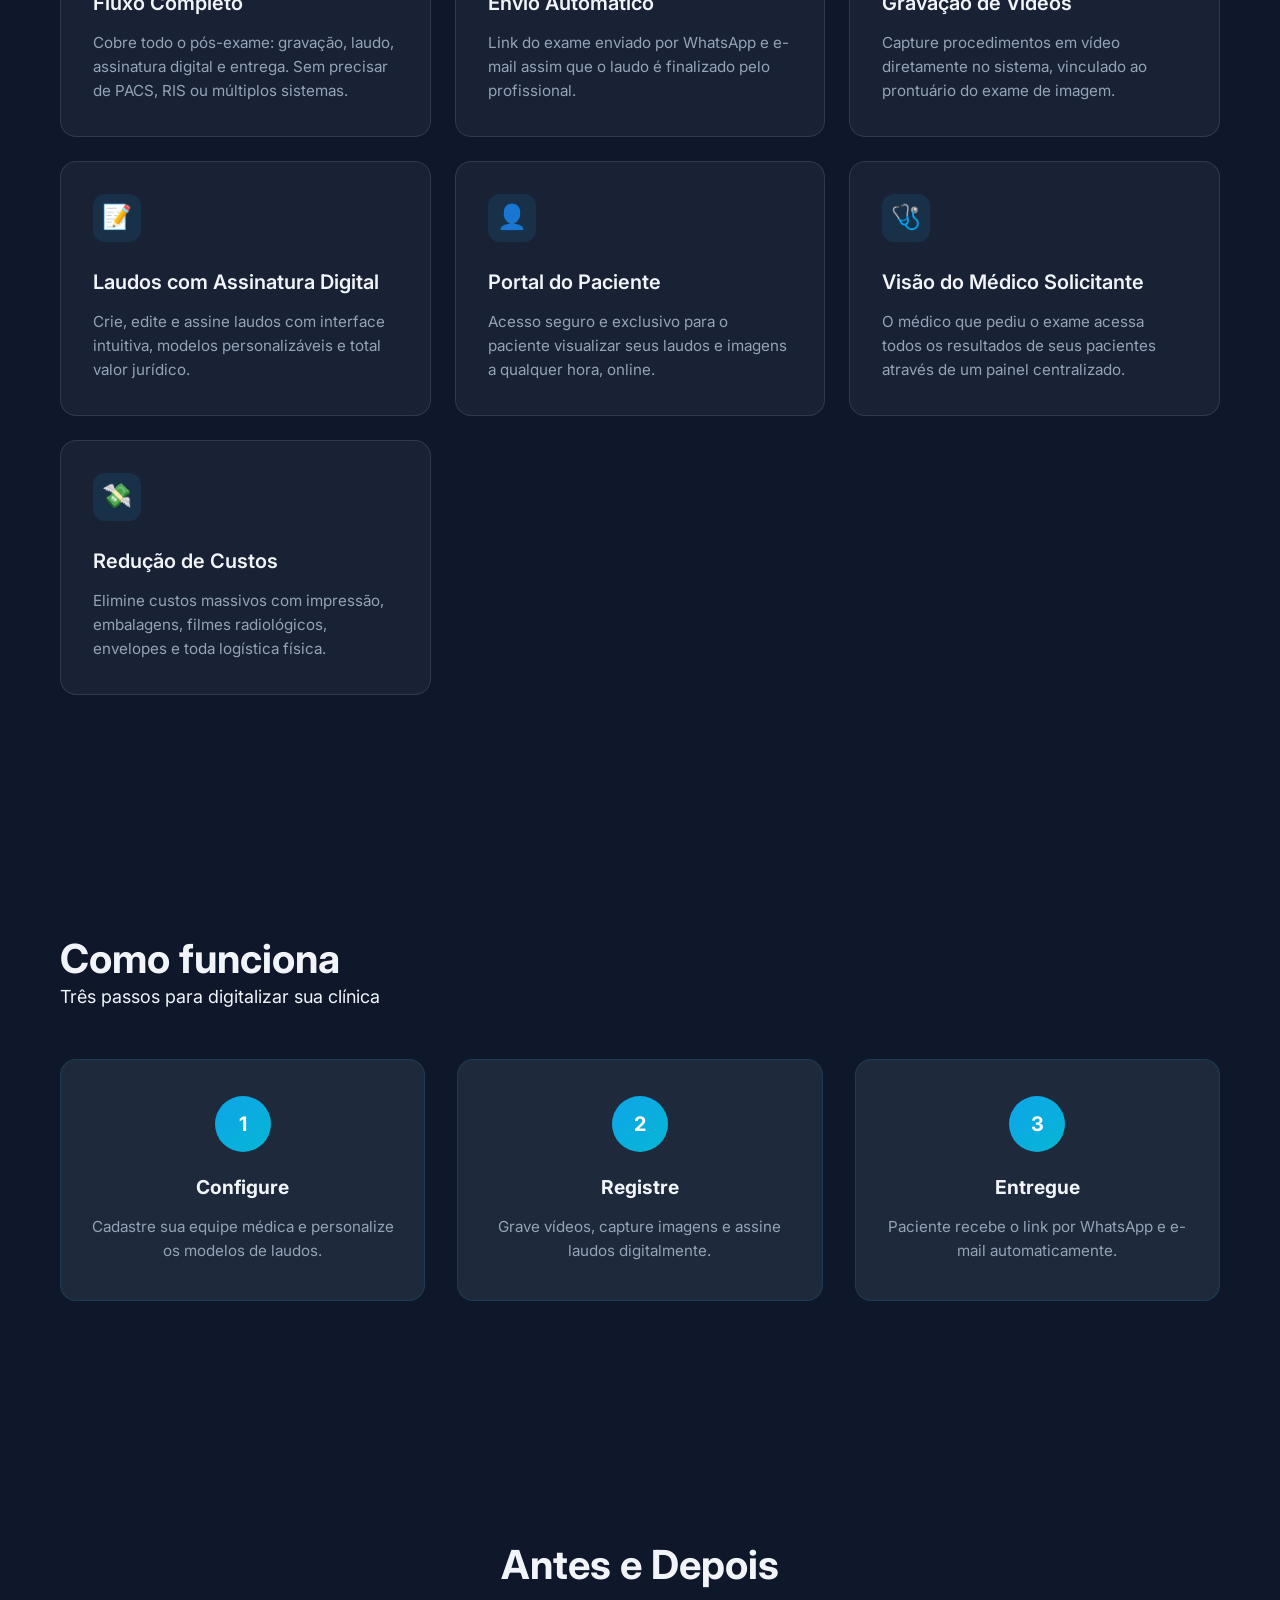
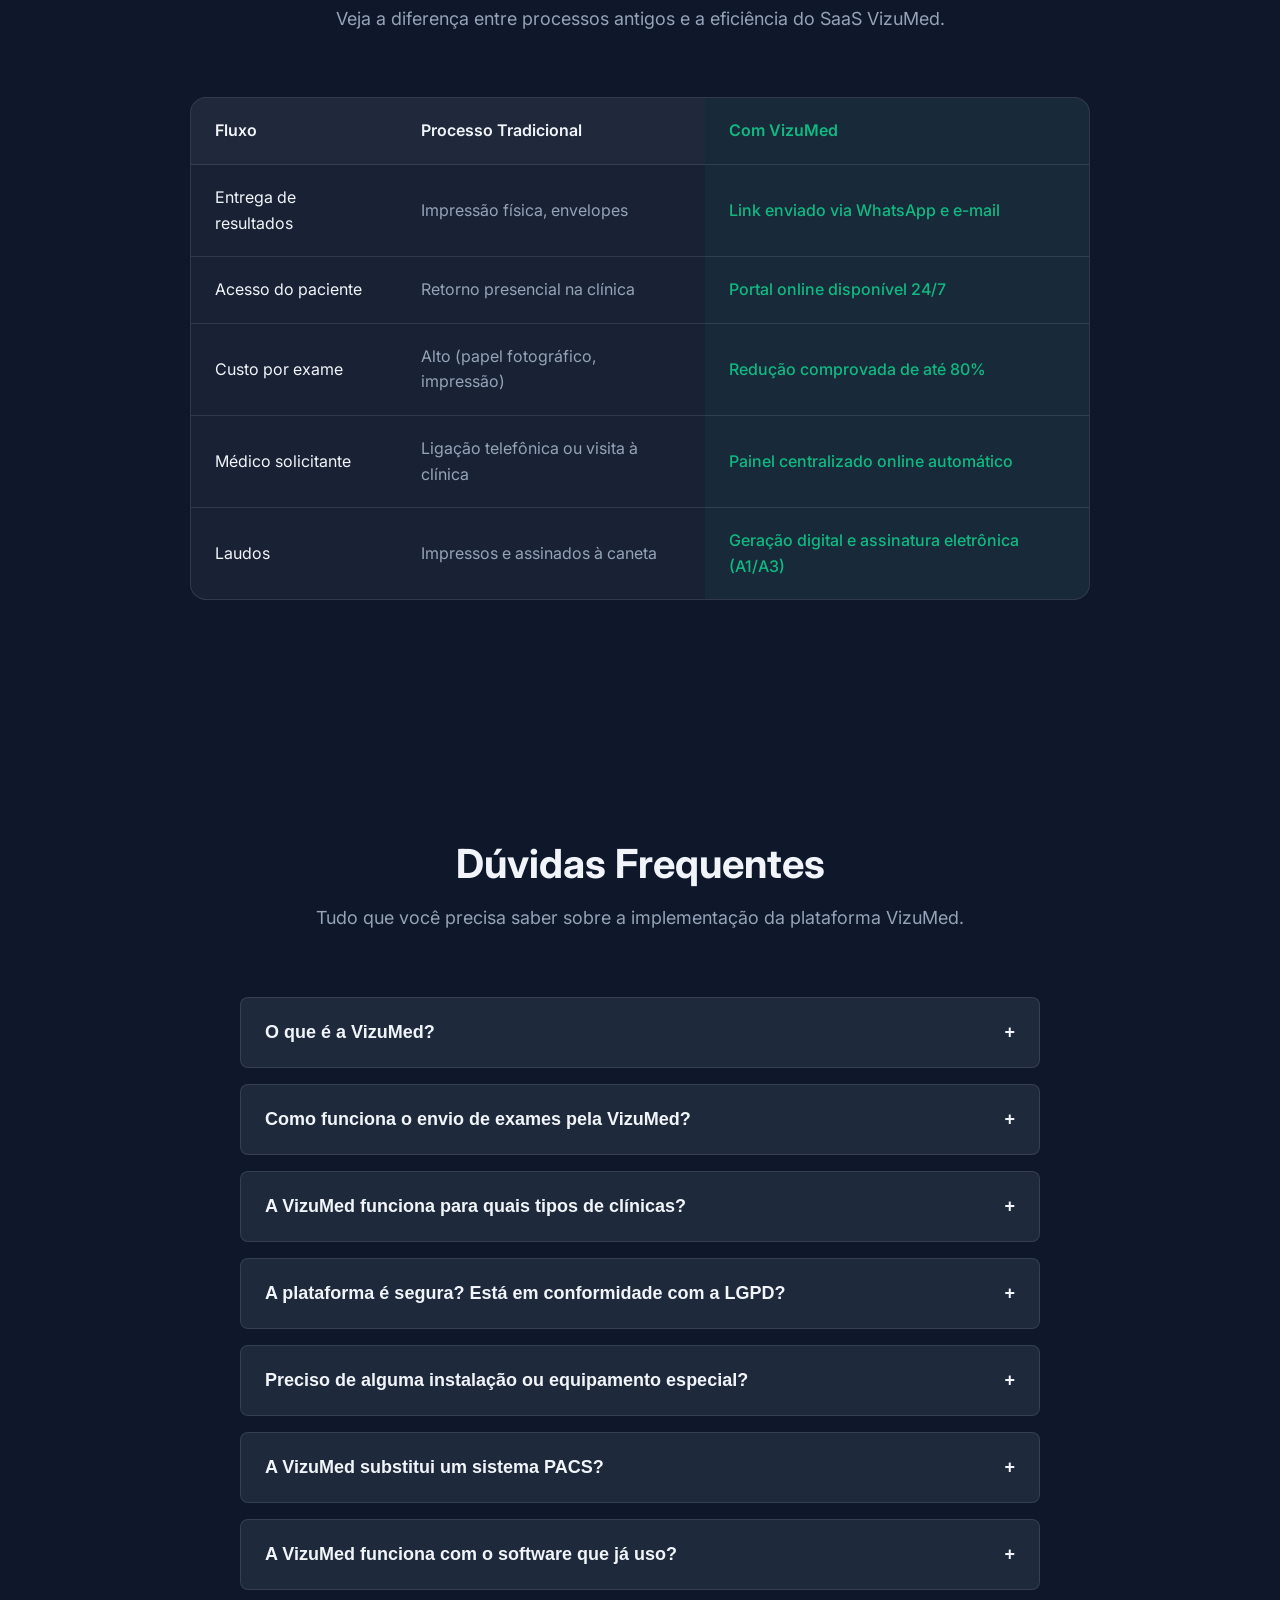
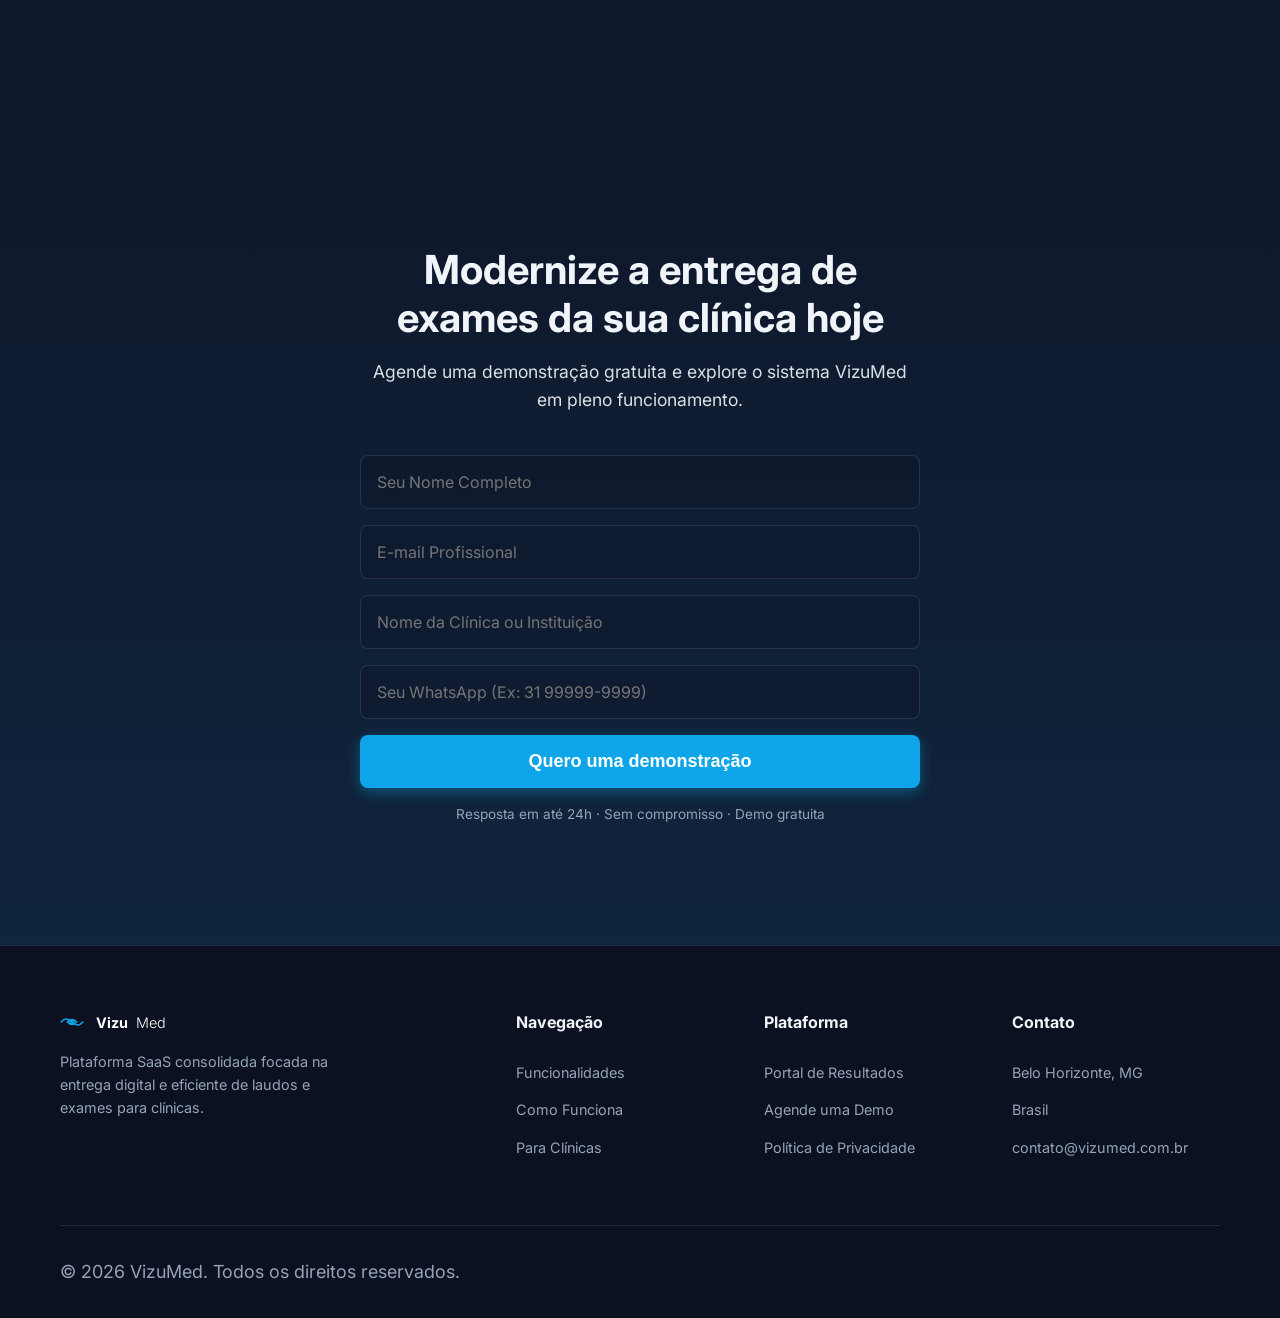
==== commit 26ab6111: "commit" ====
--- a/index.html
+++ b/index.html
@@ -143,7 +143,7 @@
       <span class="hero-tag">Plataforma SaaS para Saúde · 100% Digital</span>
       <h1>Entrega de exames médicos <span class="text-gradient">100% digital</span></h1>
       <p class="hero-desc hero-description">
-        Laudos, imagens e vídeos entregues ao paciente automaticamente — sem papel, sem fila.
+        Grave procedimentos, gere laudos com assinatura digital e entregue resultados por WhatsApp e e-mail. Tudo automaticamente, tudo em uma plataforma.
       </p>
       
       <div class="hero-actions">
@@ -152,9 +152,7 @@
       </div>
       
       <div class="hero-badges text-sec">
-        <span>✓ 100% Online</span>
-        <span>✓ LGPD Compliant</span>
-        <span>✓ Integração WhatsApp</span>
+        <span>Gravação · Laudo Digital · Entrega por WhatsApp · Portal do Paciente</span>
       </div>
     </div>
 
@@ -205,13 +203,19 @@
   <!-- Features Grid -->
   <section id="funcionalidades" class="container" aria-label="Funcionalidades da Plataforma">
     <div class="section-header reveal-on-scroll">
-      <h2>Tudo que sua clínica precisa</h2>
+      <h2>Do procedimento à entrega: tudo em um lugar</h2>
       <p class="text-sec" style="margin-top: 16px; font-size: 1.1rem;">
         O sistema VizuMed é projetado para clínicas de ultrassonografia, cardiologia, endoscopia e centros de diagnóstico por imagem que desejam máxima eficiência na entrega de laudos.
       </p>
     </div>
 
     <div class="features-grid">
+      <div class="feature-card reveal-on-scroll delay-100">
+        <div class="feature-icon">🔄</div>
+        <h3>Fluxo Completo</h3>
+        <p>Cobre todo o pós-exame: gravação, laudo, assinatura digital e entrega. Sem precisar de PACS, RIS ou múltiplos sistemas.</p>
+      </div>
+
       <div class="feature-card reveal-on-scroll delay-100">
         <div class="feature-icon">📤</div>
         <h3>Envio Automático</h3>
@@ -341,7 +345,7 @@
           <span class="faq-icon">+</span>
         </button>
         <div class="faq-answer">
-          <p style="padding-top: 10px;">A VizuMed é uma plataforma SaaS brasileira que digitaliza a entrega de laudos, imagens e vídeos de exames médicos. Clínicas e hospitais usam o sistema avançado para enviar resultados automaticamente por WhatsApp e e-mail, eliminar impressões físicas caras e oferecer um portal exclusivo web para pacientes e médicos solicitantes.</p>
+          <p style="padding-top: 10px;">A VizuMed não é apenas um visualizador de exames, é uma plataforma completa que cobre todo o fluxo de pós-exame: gravação de vídeos e imagens durante o procedimento, elaboração e assinatura digital de laudos, e entrega automática dos resultados ao paciente por WhatsApp e e-mail. Diferente de sistemas PACS tradicionais, a VizuMed foi projetada para ser leve, rápida e acessível, funcionando em qualquer dispositivo, mesmo em conexões 4G.</p>
         </div>
       </div>
       
@@ -382,6 +386,26 @@
         </button>
         <div class="faq-answer">
           <p style="padding-top: 10px;">Não há necessidade de investir em servidores internos super caros. Por ser uma plataforma SaaS que roda diretamente na nuvem (cloud-native), você precisará apenas de computadores padrão, dispositivos de captura atuais (para vídeos) e conexão com a internet. Toda atualização e manutenção de hardware na infraestrutura fica por conta da VizuMed.</p>
+        </div>
+      </div>
+
+      <div class="faq-item">
+        <button class="faq-question">
+          A VizuMed substitui um sistema PACS?
+          <span class="faq-icon">+</span>
+        </button>
+        <div class="faq-answer">
+          <p style="padding-top: 10px;">Não necessariamente. A VizuMed foi projetada para clínicas que querem digitalizar a entrega de exames sem a complexidade e o custo de um PACS tradicional. Para quem já tem um PACS, a VizuMed atua como a camada de comunicação com o paciente de forma mais leve, mais rápida e com foco total na experiência de quem recebe o resultado.</p>
+        </div>
+      </div>
+
+      <div class="faq-item">
+        <button class="faq-question">
+          A VizuMed funciona com o software que já uso?
+          <span class="faq-icon">+</span>
+        </button>
+        <div class="faq-answer">
+          <p style="padding-top: 10px;">Sim. A VizuMed atua como a camada de entrega e visualização do seu fluxo atual — sem substituir o que já funciona, apenas modernizando a experiência do paciente e do médico solicitante.</p>
         </div>
       </div>
     </div>
--- a/assets/style.css
+++ b/assets/style.css
@@ -57,10 +57,19 @@
 }
 
 /* Typography */
-h1 {
-  font-size: clamp(2rem, 5vw, 3.5rem);
-  line-height: 1.1;
+.hero h1,
+.hero-title {
+  font-size: clamp(2.5rem, 8vw, 4rem);
+  line-height: 1.15;
   font-weight: 800;
+}
+
+@media (max-width: 768px) {
+  .hero h1,
+  .hero-title {
+    font-size: clamp(2.2rem, 9vw, 3rem) !important;
+    line-height: 1.2;
+  }
 }
 
 h2 {
@@ -254,10 +263,12 @@
   max-width: 90%;
 }
 
-.hero-description {
-  max-width: 520px;
-  font-size: 1.125rem;
+.hero-description,
+.hero p,
+.hero-subtitle {
+  font-size: clamp(0.95rem, 3vw, 1.125rem) !important;
   line-height: 1.6;
+  max-width: 540px;
 }
 
 .hero-actions {
@@ -933,14 +944,24 @@
   width: 56px;
   height: 56px;
   border-radius: 50%;
-  background: linear-gradient(135deg, #0EA5E9, #06B6D4);
-  color: #fff;
   font-size: 1.25rem;
   font-weight: 700;
-  display: flex;
-  align-items: center;
-  justify-content: center;
   margin: 0 auto 20px auto;
+}
+
+.step-number,
+.timeline-number,
+.step-circle,
+[class*="step-number"],
+[class*="step-circle"] {
+  display: flex !important;
+  align-items: center !important;
+  justify-content: center !important;
+  text-align: center !important;
+  line-height: 1 !important;
+  background: linear-gradient(135deg, #0EA5E9, #06B6D4) !important;
+  border: none !important;
+  color: #ffffff !important;
 }
 
 .step-card h3 {
@@ -961,4 +982,35 @@
     grid-template-columns: 1fr;
     gap: 20px;
   }
+}
+
+@media (max-width: 768px) {
+  .hero,
+  .hero-content,
+  .hero h1,
+  .hero p,
+  .hero-description,
+  .hero-subtitle,
+  .hero-badge,
+  .hero-trust,
+  .hero-buttons,
+  .section-subtitle,
+  .footer-desc {
+    text-align: center !important;
+    align-items: center !important;
+    margin-left: auto !important;
+    margin-right: auto !important;
+  }
+
+  .hero-buttons {
+    flex-direction: column !important;
+    align-items: center !important;
+    width: 100% !important;
+  }
+
+  .hero-buttons a,
+  .hero-buttons button {
+    width: 100% !important;
+    text-align: center !important;
+  }
 }
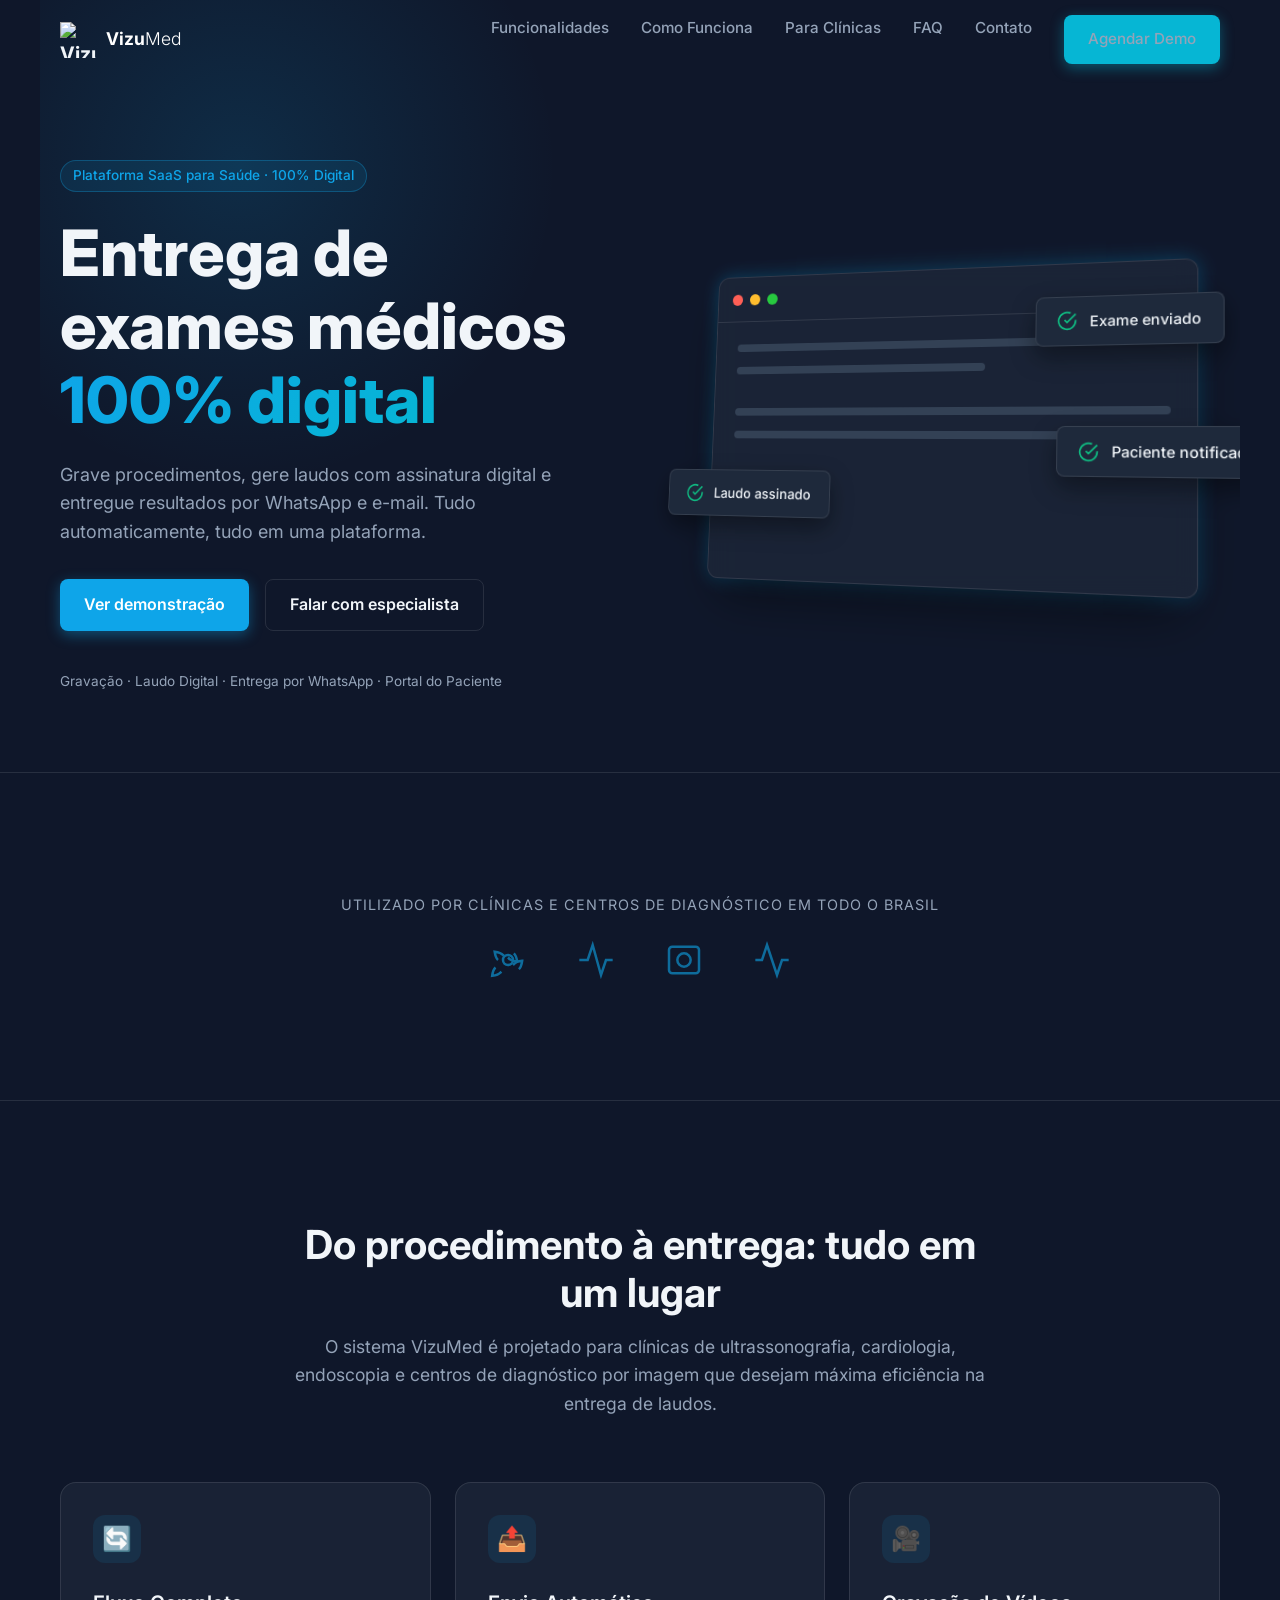
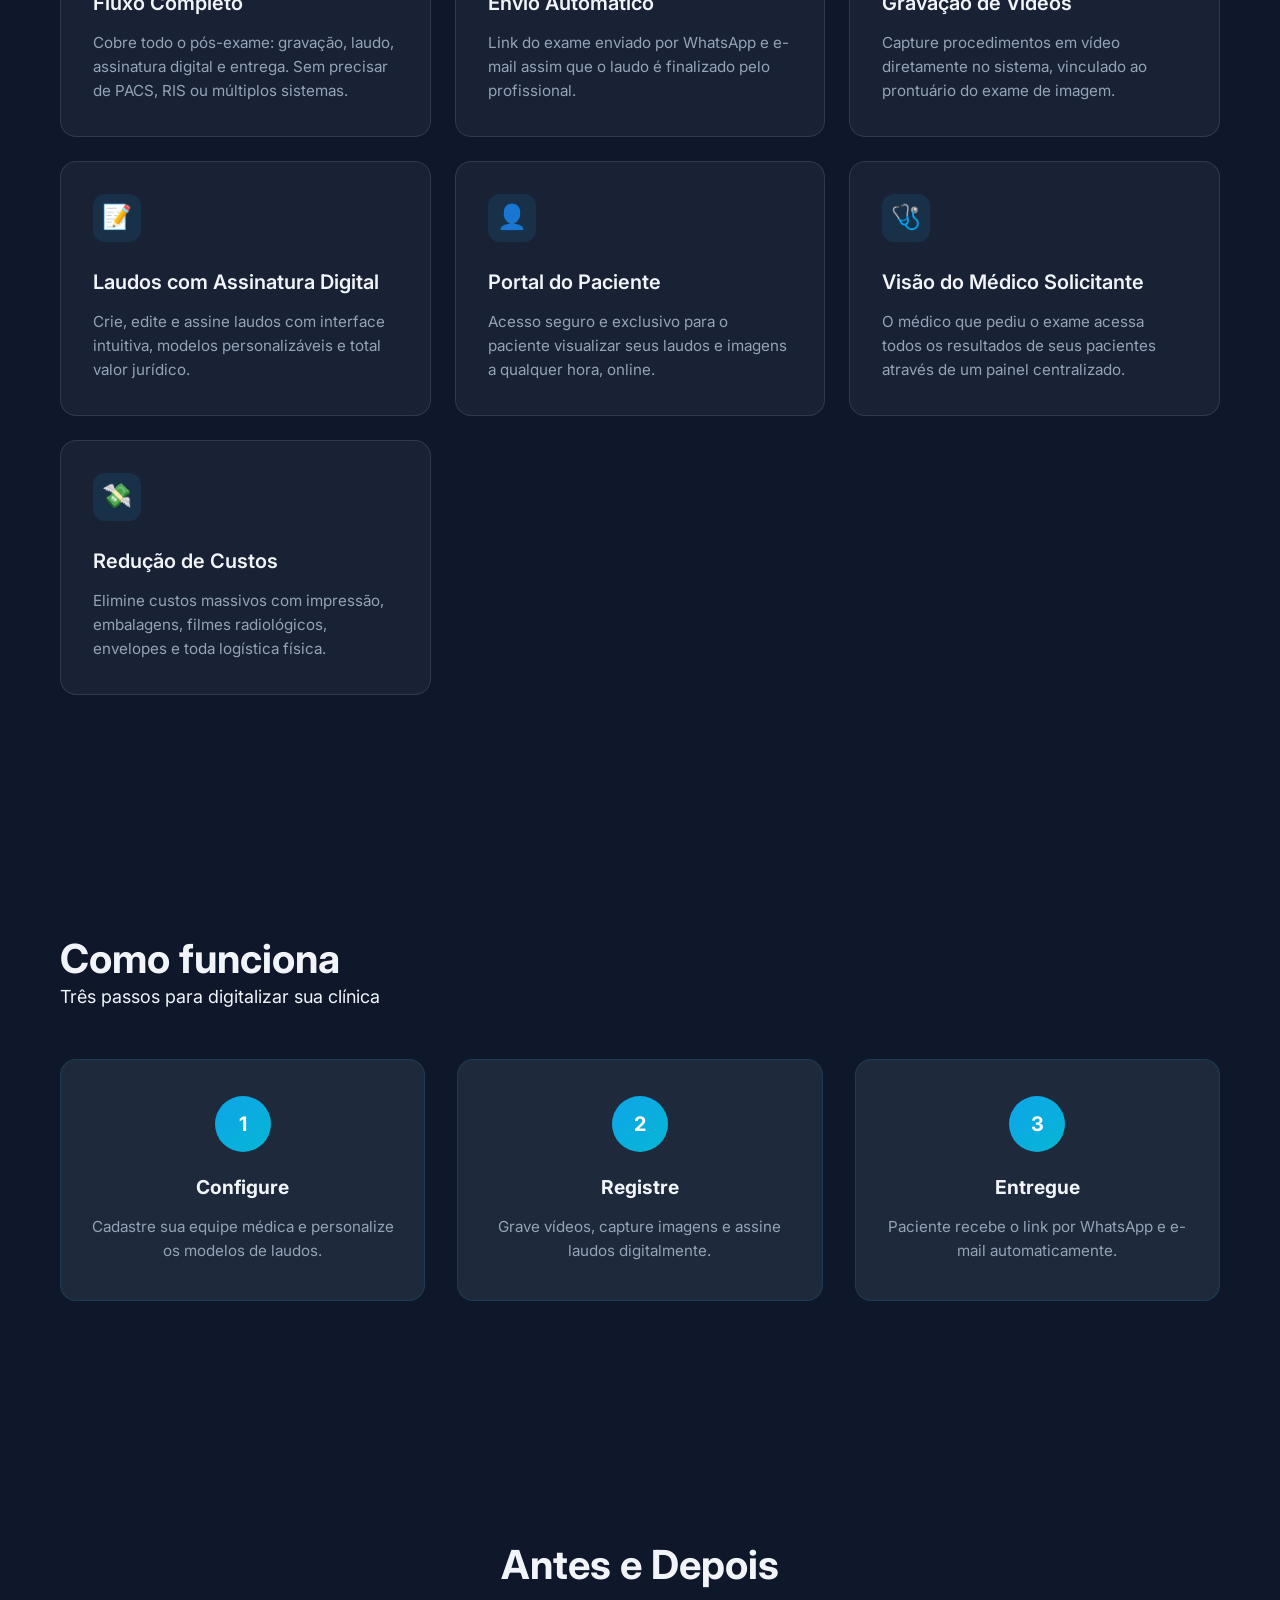
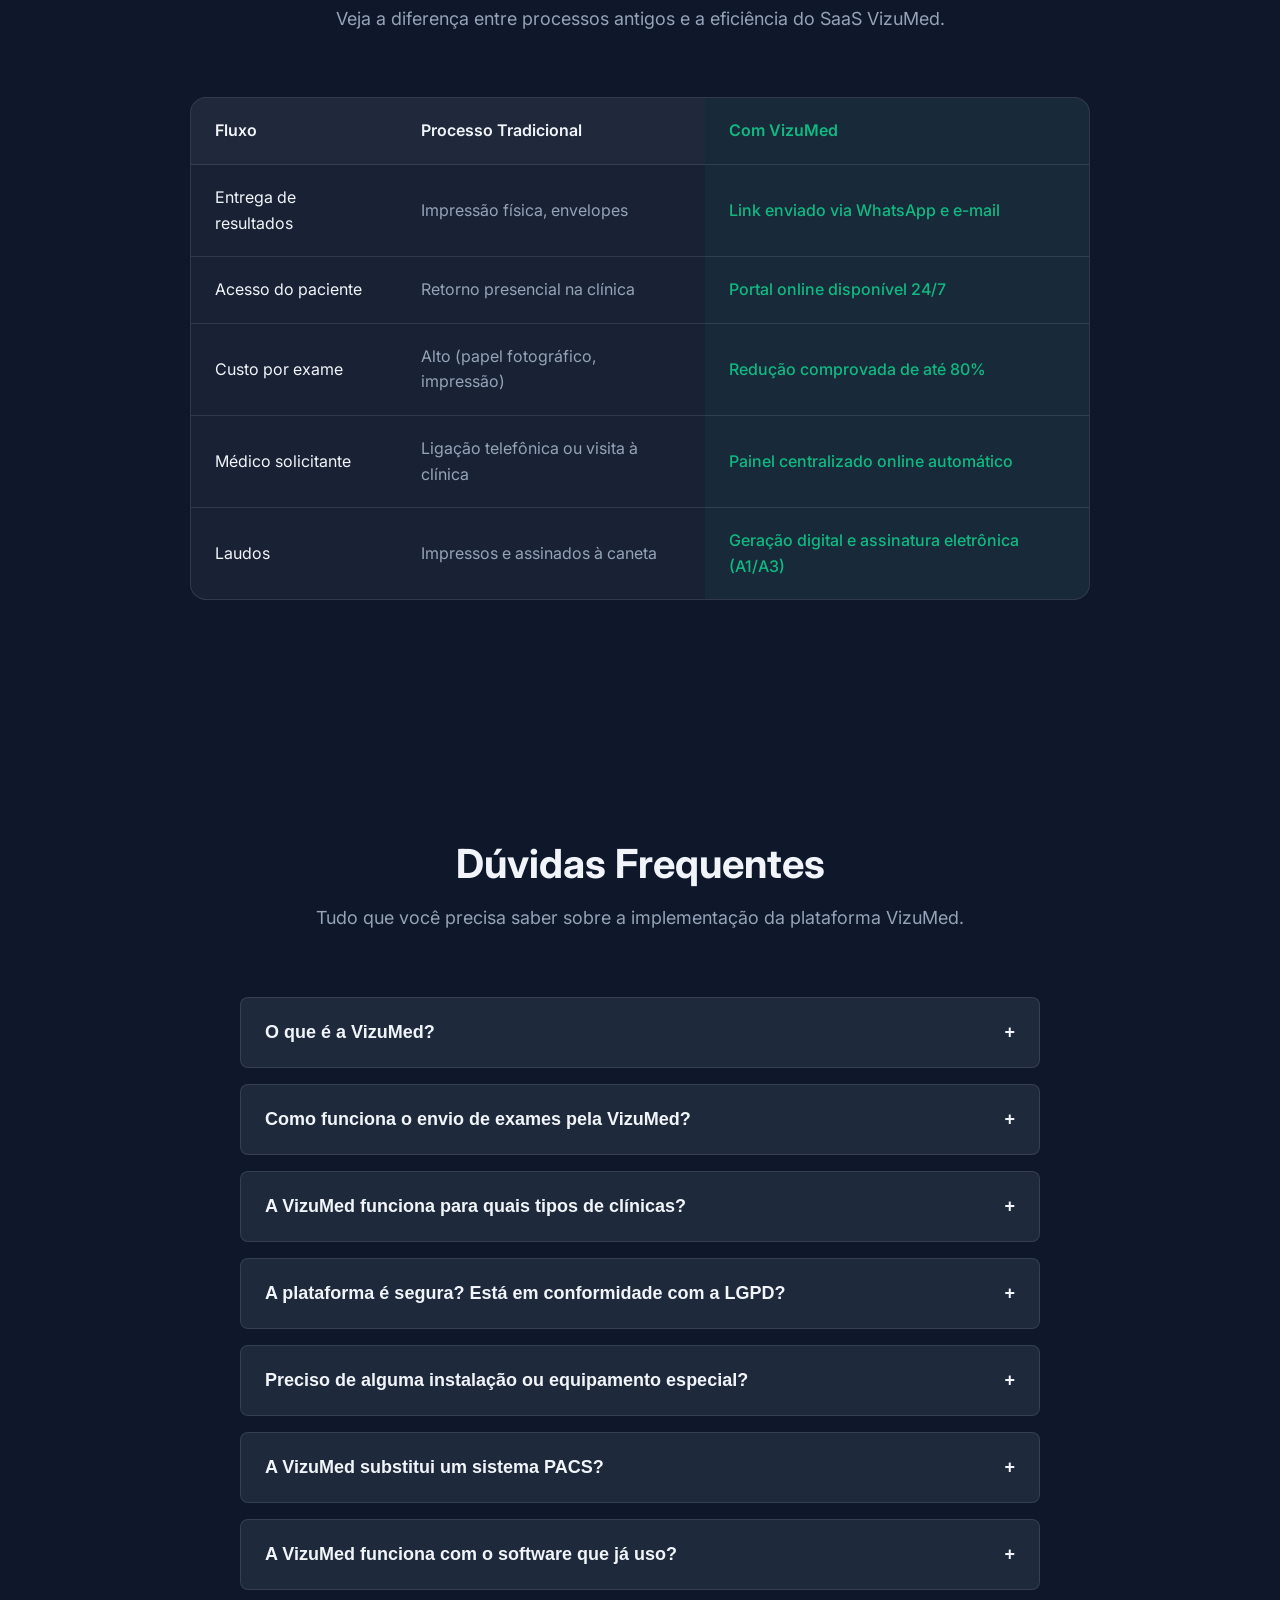
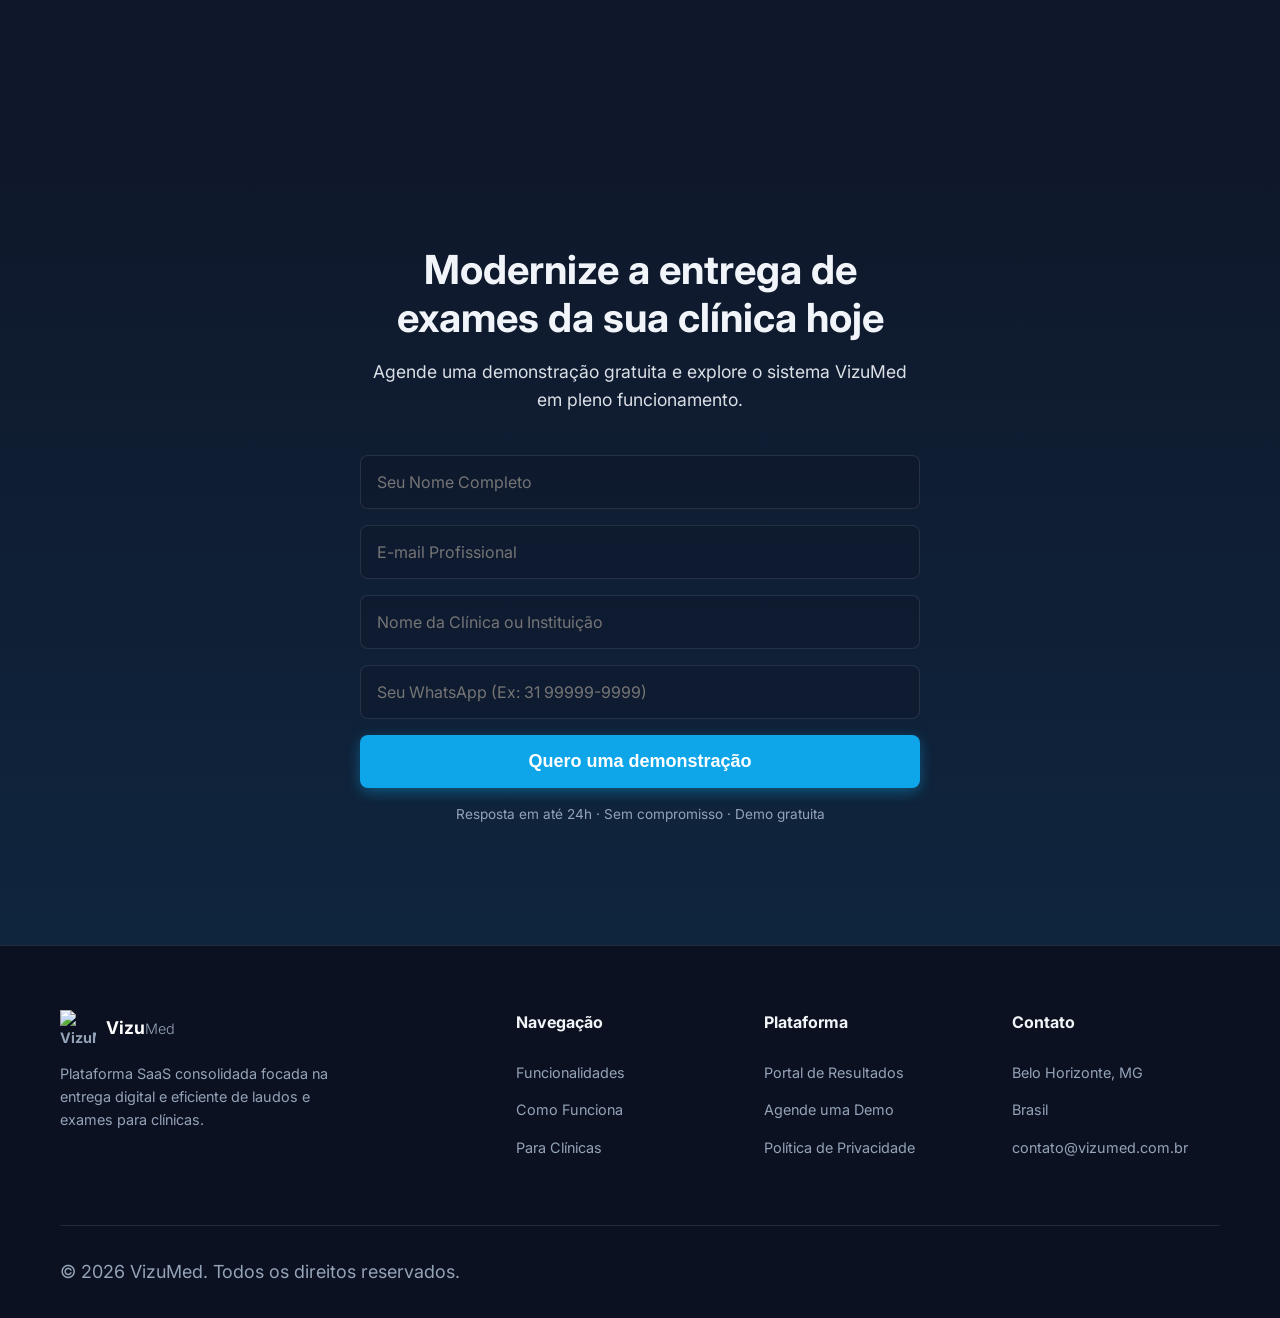
==== commit 4e32bc13: "commit" ====
--- a/index.html
+++ b/index.html
@@ -1,19 +1,23 @@
 <!DOCTYPE html>
 <html lang="pt-BR">
+
 <head>
   <meta charset="UTF-8">
   <meta name="viewport" content="width=device-width, initial-scale=1.0">
-  
+
   <!-- SEO Básico -->
   <title>VizuMed | Plataforma de Entrega Digital de Exames Médicos</title>
-  <meta name="description" content="VizuMed é o sistema SaaS que digitaliza a entrega de laudos, imagens e vídeos de exames médicos. Envio automático por WhatsApp e e-mail, portal do paciente e assinatura digital de laudos.">
-  <meta name="keywords" content="sistema de exames médicos, entrega digital de laudos, portal do paciente, laudo médico online, gestão de exames de imagem, software para clínicas, WhatsApp médico, vizumed">
+  <meta name="description"
+    content="VizuMed é o sistema SaaS que digitaliza a entrega de laudos, imagens e vídeos de exames médicos. Envio automático por WhatsApp e e-mail, portal do paciente e assinatura digital de laudos.">
+  <meta name="keywords"
+    content="sistema de exames médicos, entrega digital de laudos, portal do paciente, laudo médico online, gestão de exames de imagem, software para clínicas, WhatsApp médico, vizumed">
   <link rel="canonical" href="https://vizumed.com.br/">
 
   <!-- Open Graph -->
   <meta property="og:type" content="website">
   <meta property="og:title" content="VizuMed | Plataforma de Entrega Digital de Exames Médicos">
-  <meta property="og:description" content="Digitalize a entrega de laudos e exames da sua clínica. Envio automático por WhatsApp, portal exclusivo para pacientes e médicos solicitantes.">
+  <meta property="og:description"
+    content="Digitalize a entrega de laudos e exames da sua clínica. Envio automático por WhatsApp, portal exclusivo para pacientes e médicos solicitantes.">
   <meta property="og:url" content="https://vizumed.com.br/">
   <meta property="og:image" content="https://vizumed.com.br/assets/og-image.jpg">
   <meta property="og:locale" content="pt_BR">
@@ -22,7 +26,8 @@
   <!-- Twitter Card -->
   <meta name="twitter:card" content="summary_large_image">
   <meta name="twitter:title" content="VizuMed | Plataforma de Exames Médicos Digital">
-  <meta name="twitter:description" content="Entrega de laudos 100% digital via WhatsApp e e-mail. Portal para pacientes e médicos.">
+  <meta name="twitter:description"
+    content="Entrega de laudos 100% digital via WhatsApp e e-mail. Portal para pacientes e médicos.">
 
   <!-- Schema.org JSON-LD (GEO + SEO estruturado) -->
   <script type="application/ld+json">
@@ -102,25 +107,23 @@
   <!-- Preload Fonts -->
   <link rel="preconnect" href="https://fonts.googleapis.com">
   <link rel="preconnect" href="https://fonts.gstatic.com" crossorigin>
-  
+
   <!-- CSS -->
   <link rel="stylesheet" href="assets/style.css">
   <link rel="stylesheet" href="assets/animations.css">
 </head>
+
 <body>
 
   <!-- Navbar -->
   <nav class="navbar" aria-label="Navegação Principal">
     <div class="container nav-container">
-      <a href="/" class="nav-logo">
-        <svg viewBox="0 0 40 40" height="36" fill="none" stroke="var(--color-primary)" stroke-width="2.5" stroke-linecap="round" stroke-linejoin="round" style="margin-right: 4px;">
-          <path d="M2 20 Q 10 10, 20 20 T 38 20" />
-          <path d="M12 20 Q 20 12, 28 20 Q 20 28, 12 20" />
-          <circle cx="20" cy="20" r="3" />
-        </svg>
-        <span style="font-weight: 700; color: white;">Vizu</span><span style="font-weight: 300; color: white;">Med</span>
+      <a href="/" class="nav-logo" style="display:flex; align-items:center; gap:10px; text-decoration:none;">
+        <img src="assets/logo.png" alt="VizuMed" height="36" width="36" style="display:block; object-fit:contain;">
+        <span style="font-weight:700; color:white; font-size:1.1rem;">Vizu<span
+            style="font-weight:300;">Med</span></span>
       </a>
-      
+
       <ul class="nav-links">
         <li><a href="#funcionalidades">Funcionalidades</a></li>
         <li><a href="#como-funciona">Como Funciona</a></li>
@@ -143,14 +146,15 @@
       <span class="hero-tag">Plataforma SaaS para Saúde · 100% Digital</span>
       <h1>Entrega de exames médicos <span class="text-gradient">100% digital</span></h1>
       <p class="hero-desc hero-description">
-        Grave procedimentos, gere laudos com assinatura digital e entregue resultados por WhatsApp e e-mail. Tudo automaticamente, tudo em uma plataforma.
+        Grave procedimentos, gere laudos com assinatura digital e entregue resultados por WhatsApp e e-mail. Tudo
+        automaticamente, tudo em uma plataforma.
       </p>
-      
+
       <div class="hero-actions">
         <a href="#demo" class="btn btn-primary">Ver demonstração</a>
         <a href="#contato" class="btn btn-outline">Falar com especialista</a>
       </div>
-      
+
       <div class="hero-badges text-sec">
         <span>Gravação · Laudo Digital · Entrega por WhatsApp · Portal do Paciente</span>
       </div>
@@ -169,17 +173,26 @@
           <div class="mockup-line" style="margin-top:20px;"></div>
           <div class="mockup-line"></div>
         </div>
-        
+
         <div class="floating-card c1">
-          <svg viewBox="0 0 24 24" fill="none" stroke="currentColor" stroke-width="2"><path d="M22 11.08V12a10 10 0 1 1-5.93-9.14"></path><polyline points="22 4 12 14.01 9 11.01"></polyline></svg>
+          <svg viewBox="0 0 24 24" fill="none" stroke="currentColor" stroke-width="2">
+            <path d="M22 11.08V12a10 10 0 1 1-5.93-9.14"></path>
+            <polyline points="22 4 12 14.01 9 11.01"></polyline>
+          </svg>
           Exame enviado
         </div>
         <div class="floating-card c2">
-          <svg viewBox="0 0 24 24" fill="none" stroke="currentColor" stroke-width="2"><path d="M22 11.08V12a10 10 0 1 1-5.93-9.14"></path><polyline points="22 4 12 14.01 9 11.01"></polyline></svg>
+          <svg viewBox="0 0 24 24" fill="none" stroke="currentColor" stroke-width="2">
+            <path d="M22 11.08V12a10 10 0 1 1-5.93-9.14"></path>
+            <polyline points="22 4 12 14.01 9 11.01"></polyline>
+          </svg>
           Laudo assinado
         </div>
         <div class="floating-card c3">
-          <svg viewBox="0 0 24 24" fill="none" stroke="currentColor" stroke-width="2"><path d="M22 11.08V12a10 10 0 1 1-5.93-9.14"></path><polyline points="22 4 12 14.01 9 11.01"></polyline></svg>
+          <svg viewBox="0 0 24 24" fill="none" stroke="currentColor" stroke-width="2">
+            <path d="M22 11.08V12a10 10 0 1 1-5.93-9.14"></path>
+            <polyline points="22 4 12 14.01 9 11.01"></polyline>
+          </svg>
           Paciente notificado
         </div>
       </div>
@@ -192,10 +205,23 @@
       <p>Utilizado por clínicas e centros de diagnóstico em todo o Brasil</p>
       <div class="logos-row">
         <!-- Ícones SVG simulando logos médicos -->
-        <svg width="40" height="40" viewBox="0 0 24 24" fill="none" stroke="var(--color-primary)" stroke-width="1.5"><path d="M4.5 16.5c-1.5 1.26-2 5-2 5s3.74-.5 5-2l.5-.5m10.5-1.5c1.5-1.26 2-5 2-5s-3.74.5-5 2l-.5.5m-9-3c-1.5-1.26-2-5-2-5s3.74.5 5 2l.5.5m6-1.5c1.5 1.26 2 5 2 5s-3.74-.5-5-2l-.5-.5"></path><circle cx="12" cy="12" r="3"></circle></svg>
-        <svg width="40" height="40" viewBox="0 0 24 24" fill="none" stroke="var(--color-primary)" stroke-width="1.5"><path d="M2 12h5l3-9 5 18 3-9h4"></path></svg>
-        <svg width="40" height="40" viewBox="0 0 24 24" fill="none" stroke="var(--color-primary)" stroke-width="1.5"><rect x="3" y="4" width="18" height="16" rx="2" ry="2"></rect><circle cx="12" cy="12" r="4"></circle><line x1="12" y1="8" x2="12" y2="8"></line></svg>
-        <svg width="40" height="40" viewBox="0 0 24 24" fill="none" stroke="var(--color-primary)" stroke-width="1.5"><path d="M22 12h-4l-3 9L9 3l-3 9H2"></path></svg>
+        <svg width="40" height="40" viewBox="0 0 24 24" fill="none" stroke="var(--color-primary)" stroke-width="1.5">
+          <path
+            d="M4.5 16.5c-1.5 1.26-2 5-2 5s3.74-.5 5-2l.5-.5m10.5-1.5c1.5-1.26 2-5 2-5s-3.74.5-5 2l-.5.5m-9-3c-1.5-1.26-2-5-2-5s3.74.5 5 2l.5.5m6-1.5c1.5 1.26 2 5 2 5s-3.74-.5-5-2l-.5-.5">
+          </path>
+          <circle cx="12" cy="12" r="3"></circle>
+        </svg>
+        <svg width="40" height="40" viewBox="0 0 24 24" fill="none" stroke="var(--color-primary)" stroke-width="1.5">
+          <path d="M2 12h5l3-9 5 18 3-9h4"></path>
+        </svg>
+        <svg width="40" height="40" viewBox="0 0 24 24" fill="none" stroke="var(--color-primary)" stroke-width="1.5">
+          <rect x="3" y="4" width="18" height="16" rx="2" ry="2"></rect>
+          <circle cx="12" cy="12" r="4"></circle>
+          <line x1="12" y1="8" x2="12" y2="8"></line>
+        </svg>
+        <svg width="40" height="40" viewBox="0 0 24 24" fill="none" stroke="var(--color-primary)" stroke-width="1.5">
+          <path d="M22 12h-4l-3 9L9 3l-3 9H2"></path>
+        </svg>
       </div>
     </div>
   </section>
@@ -205,7 +231,8 @@
     <div class="section-header reveal-on-scroll">
       <h2>Do procedimento à entrega: tudo em um lugar</h2>
       <p class="text-sec" style="margin-top: 16px; font-size: 1.1rem;">
-        O sistema VizuMed é projetado para clínicas de ultrassonografia, cardiologia, endoscopia e centros de diagnóstico por imagem que desejam máxima eficiência na entrega de laudos.
+        O sistema VizuMed é projetado para clínicas de ultrassonografia, cardiologia, endoscopia e centros de
+        diagnóstico por imagem que desejam máxima eficiência na entrega de laudos.
       </p>
     </div>
 
@@ -213,7 +240,8 @@
       <div class="feature-card reveal-on-scroll delay-100">
         <div class="feature-icon">🔄</div>
         <h3>Fluxo Completo</h3>
-        <p>Cobre todo o pós-exame: gravação, laudo, assinatura digital e entrega. Sem precisar de PACS, RIS ou múltiplos sistemas.</p>
+        <p>Cobre todo o pós-exame: gravação, laudo, assinatura digital e entrega. Sem precisar de PACS, RIS ou múltiplos
+          sistemas.</p>
       </div>
 
       <div class="feature-card reveal-on-scroll delay-100">
@@ -221,35 +249,37 @@
         <h3>Envio Automático</h3>
         <p>Link do exame enviado por WhatsApp e e-mail assim que o laudo é finalizado pelo profissional.</p>
       </div>
-      
+
       <div class="feature-card reveal-on-scroll delay-200">
         <div class="feature-icon">🎥</div>
         <h3>Gravação de Vídeos</h3>
         <p>Capture procedimentos em vídeo diretamente no sistema, vinculado ao prontuário do exame de imagem.</p>
       </div>
-      
+
       <div class="feature-card reveal-on-scroll delay-300">
         <div class="feature-icon">📝</div>
         <h3>Laudos com Assinatura Digital</h3>
         <p>Crie, edite e assine laudos com interface intuitiva, modelos personalizáveis e total valor jurídico.</p>
       </div>
-      
+
       <div class="feature-card reveal-on-scroll delay-100">
         <div class="feature-icon">👤</div>
         <h3>Portal do Paciente</h3>
         <p>Acesso seguro e exclusivo para o paciente visualizar seus laudos e imagens a qualquer hora, online.</p>
       </div>
-      
+
       <div class="feature-card reveal-on-scroll delay-200">
         <div class="feature-icon">🩺</div>
         <h3>Visão do Médico Solicitante</h3>
-        <p>O médico que pediu o exame acessa todos os resultados de seus pacientes através de um painel centralizado.</p>
-      </div>
-      
+        <p>O médico que pediu o exame acessa todos os resultados de seus pacientes através de um painel centralizado.
+        </p>
+      </div>
+
       <div class="feature-card reveal-on-scroll delay-300">
         <div class="feature-icon">💸</div>
         <h3>Redução de Custos</h3>
-        <p>Elimine custos massivos com impressão, embalagens, filmes radiológicos, envelopes e toda logística física.</p>
+        <p>Elimine custos massivos com impressão, embalagens, filmes radiológicos, envelopes e toda logística física.
+        </p>
       </div>
     </div>
   </section>
@@ -259,27 +289,27 @@
     <div class="container">
       <h2>Como funciona</h2>
       <p class="section-subtitle">Três passos para digitalizar sua clínica</p>
-  
+
       <div class="steps-grid">
-  
+
         <div class="step-card">
           <div class="step-number">1</div>
           <h3>Configure</h3>
           <p>Cadastre sua equipe médica e personalize os modelos de laudos.</p>
         </div>
-  
+
         <div class="step-card">
           <div class="step-number">2</div>
           <h3>Registre</h3>
           <p>Grave vídeos, capture imagens e assine laudos digitalmente.</p>
         </div>
-  
+
         <div class="step-card">
           <div class="step-number">3</div>
           <h3>Entregue</h3>
           <p>Paciente recebe o link por WhatsApp e e-mail automaticamente.</p>
         </div>
-  
+
       </div>
     </div>
   </section>
@@ -288,7 +318,8 @@
   <section id="comparativo" class="container reveal-on-scroll" aria-label="Comparativo de antes e depois">
     <div class="section-header">
       <h2>Antes e Depois</h2>
-      <p class="text-sec" style="margin-top: 16px;">Veja a diferença entre processos antigos e a eficiência do SaaS VizuMed.</p>
+      <p class="text-sec" style="margin-top: 16px;">Veja a diferença entre processos antigos e a eficiência do SaaS
+        VizuMed.</p>
     </div>
 
     <div class="comparison-container">
@@ -335,7 +366,8 @@
   <section id="faq" class="container reveal-on-scroll" aria-label="Perguntas Frequentes">
     <div class="section-header">
       <h2>Dúvidas Frequentes</h2>
-      <p class="text-sec" style="margin-top: 16px;">Tudo que você precisa saber sobre a implementação da plataforma VizuMed.</p>
+      <p class="text-sec" style="margin-top: 16px;">Tudo que você precisa saber sobre a implementação da plataforma
+        VizuMed.</p>
     </div>
 
     <div class="faq-container">
@@ -345,27 +377,37 @@
           <span class="faq-icon">+</span>
         </button>
         <div class="faq-answer">
-          <p style="padding-top: 10px;">A VizuMed não é apenas um visualizador de exames, é uma plataforma completa que cobre todo o fluxo de pós-exame: gravação de vídeos e imagens durante o procedimento, elaboração e assinatura digital de laudos, e entrega automática dos resultados ao paciente por WhatsApp e e-mail. Diferente de sistemas PACS tradicionais, a VizuMed foi projetada para ser leve, rápida e acessível, funcionando em qualquer dispositivo, mesmo em conexões 4G.</p>
-        </div>
-      </div>
-      
+          <p style="padding-top: 10px;">A VizuMed não é apenas um visualizador de exames, é uma plataforma completa que
+            cobre todo o fluxo de pós-exame: gravação de vídeos e imagens durante o procedimento, elaboração e
+            assinatura digital de laudos, e entrega automática dos resultados ao paciente por WhatsApp e e-mail.
+            Diferente de sistemas PACS tradicionais, a VizuMed foi projetada para ser leve, rápida e acessível,
+            funcionando em qualquer dispositivo, mesmo em conexões 4G.</p>
+        </div>
+      </div>
+
       <div class="faq-item">
         <button class="faq-question">
           Como funciona o envio de exames pela VizuMed?
           <span class="faq-icon">+</span>
         </button>
         <div class="faq-answer">
-          <p style="padding-top: 10px;">Após a finalização e o registro do exame de imagem no sistema VizuMed, a plataforma gera e envia automaticamente um link criptografado de acesso ao paciente via WhatsApp e e-mail. O paciente acessa o portal com login e senha próprios e visualiza todos os seus laudos, imagens DICOM/JPG e vídeos com total segurança onde quer que esteja.</p>
-        </div>
-      </div>
-      
+          <p style="padding-top: 10px;">Após a finalização e o registro do exame de imagem no sistema VizuMed, a
+            plataforma gera e envia automaticamente um link criptografado de acesso ao paciente via WhatsApp e e-mail. O
+            paciente acessa o portal com login e senha próprios e visualiza todos os seus laudos, imagens DICOM/JPG e
+            vídeos com total segurança onde quer que esteja.</p>
+        </div>
+      </div>
+
       <div class="faq-item">
         <button class="faq-question">
           A VizuMed funciona para quais tipos de clínicas?
           <span class="faq-icon">+</span>
         </button>
         <div class="faq-answer">
-          <p style="padding-top: 10px;">Diferente de sistemas não especializados, a VizuMed é rigorosamente ideal para clínicas de diagnóstico por imagem, grandes centros de ultrassonografia, centros avançados de endoscopia, clínicas de cardiologia e qualquer instituição de saúde que realize exames em vídeo/imagem, elabore laudo e necessite garantir a entrega digital aos seus pacientes com excelência.</p>
+          <p style="padding-top: 10px;">Diferente de sistemas não especializados, a VizuMed é rigorosamente ideal para
+            clínicas de diagnóstico por imagem, grandes centros de ultrassonografia, centros avançados de endoscopia,
+            clínicas de cardiologia e qualquer instituição de saúde que realize exames em vídeo/imagem, elabore laudo e
+            necessite garantir a entrega digital aos seus pacientes com excelência.</p>
         </div>
       </div>
 
@@ -375,7 +417,10 @@
           <span class="faq-icon">+</span>
         </button>
         <div class="faq-answer">
-          <p style="padding-top: 10px;">Sim, 100% segura. A VizuMed foi desenvolvida desde o primeiro dia com princípios de 'Privacy by Design'. Todos os dados e exames transitados possuem criptografia avançada. O acesso é feito apenas via autenticação e autenticidade da assinatura digital para garantir a conformidade com a Lei Geral de Proteção de Dados (LGPD) e normativas do Conselho Federal de Medicina (CFM).</p>
+          <p style="padding-top: 10px;">Sim, 100% segura. A VizuMed foi desenvolvida desde o primeiro dia com princípios
+            de 'Privacy by Design'. Todos os dados e exames transitados possuem criptografia avançada. O acesso é feito
+            apenas via autenticação e autenticidade da assinatura digital para garantir a conformidade com a Lei Geral
+            de Proteção de Dados (LGPD) e normativas do Conselho Federal de Medicina (CFM).</p>
         </div>
       </div>
 
@@ -385,7 +430,10 @@
           <span class="faq-icon">+</span>
         </button>
         <div class="faq-answer">
-          <p style="padding-top: 10px;">Não há necessidade de investir em servidores internos super caros. Por ser uma plataforma SaaS que roda diretamente na nuvem (cloud-native), você precisará apenas de computadores padrão, dispositivos de captura atuais (para vídeos) e conexão com a internet. Toda atualização e manutenção de hardware na infraestrutura fica por conta da VizuMed.</p>
+          <p style="padding-top: 10px;">Não há necessidade de investir em servidores internos super caros. Por ser uma
+            plataforma SaaS que roda diretamente na nuvem (cloud-native), você precisará apenas de computadores padrão,
+            dispositivos de captura atuais (para vídeos) e conexão com a internet. Toda atualização e manutenção de
+            hardware na infraestrutura fica por conta da VizuMed.</p>
         </div>
       </div>
 
@@ -395,7 +443,10 @@
           <span class="faq-icon">+</span>
         </button>
         <div class="faq-answer">
-          <p style="padding-top: 10px;">Não necessariamente. A VizuMed foi projetada para clínicas que querem digitalizar a entrega de exames sem a complexidade e o custo de um PACS tradicional. Para quem já tem um PACS, a VizuMed atua como a camada de comunicação com o paciente de forma mais leve, mais rápida e com foco total na experiência de quem recebe o resultado.</p>
+          <p style="padding-top: 10px;">Não necessariamente. A VizuMed foi projetada para clínicas que querem
+            digitalizar a entrega de exames sem a complexidade e o custo de um PACS tradicional. Para quem já tem um
+            PACS, a VizuMed atua como a camada de comunicação com o paciente de forma mais leve, mais rápida e com foco
+            total na experiência de quem recebe o resultado.</p>
         </div>
       </div>
 
@@ -405,7 +456,8 @@
           <span class="faq-icon">+</span>
         </button>
         <div class="faq-answer">
-          <p style="padding-top: 10px;">Sim. A VizuMed atua como a camada de entrega e visualização do seu fluxo atual — sem substituir o que já funciona, apenas modernizando a experiência do paciente e do médico solicitante.</p>
+          <p style="padding-top: 10px;">Sim. A VizuMed atua como a camada de entrega e visualização do seu fluxo atual —
+            sem substituir o que já funciona, apenas modernizando a experiência do paciente e do médico solicitante.</p>
         </div>
       </div>
     </div>
@@ -415,8 +467,9 @@
   <section id="demo" class="cta-section" aria-label="Agendar Demonstração">
     <div class="container cta-container reveal-on-scroll">
       <h2>Modernize a entrega de exames da sua clínica hoje</h2>
-      <p style="margin-top: 16px; color: var(--color-text-main); font-size: 1.1rem; opacity: 0.9;">Agende uma demonstração gratuita e explore o sistema VizuMed em pleno funcionamento.</p>
-      
+      <p style="margin-top: 16px; color: var(--color-text-main); font-size: 1.1rem; opacity: 0.9;">Agende uma
+        demonstração gratuita e explore o sistema VizuMed em pleno funcionamento.</p>
+
       <form class="cta-form" action="#">
         <input type="text" name="nome" placeholder="Seu Nome Completo" required>
         <input type="email" name="email" placeholder="E-mail Profissional" required>
@@ -424,7 +477,7 @@
         <input type="tel" name="whatsapp" placeholder="Seu WhatsApp (Ex: 31 99999-9999)" required>
         <button type="submit" class="btn btn-primary">Quero uma demonstração</button>
       </form>
-      
+
       <div class="form-footer">
         Resposta em até 24h · Sem compromisso · Demo gratuita
       </div>
@@ -436,17 +489,16 @@
     <div class="container">
       <div class="footer-grid">
         <div class="footer-col">
-          <a href="/" class="nav-logo" style="margin-bottom: 0;">
-            <svg viewBox="0 0 40 40" height="24" fill="none" stroke="var(--color-primary)" stroke-width="2.5" stroke-linecap="round" stroke-linejoin="round" style="margin-right: 4px;">
-              <path d="M2 20 Q 10 10, 20 20 T 38 20" />
-              <path d="M12 20 Q 20 12, 28 20 Q 20 28, 12 20" />
-              <circle cx="20" cy="20" r="3" />
-            </svg>
-            <span style="font-weight: 700; color: white;">Vizu</span><span style="font-weight: 300; color: white;">Med</span>
+          <a href="/" class="nav-logo"
+            style="display:flex; align-items:center; gap:10px; text-decoration:none; margin-bottom:0;">
+            <img src="assets/logo.png" alt="VizuMed" height="36" width="36" style="display:block; object-fit:contain;">
+            <span style="font-weight:700; color:white; font-size:1.1rem;">Vizu<span
+                style="font-weight:300;">Med</span></span>
           </a>
-          <p class="footer-desc">Plataforma SaaS consolidada focada na entrega digital e eficiente de laudos e exames para clínicas.</p>
-        </div>
-        
+          <p class="footer-desc">Plataforma SaaS consolidada focada na entrega digital e eficiente de laudos e exames
+            para clínicas.</p>
+        </div>
+
         <div class="footer-col">
           <h4>Navegação</h4>
           <ul>
@@ -455,7 +507,7 @@
             <li><a href="#comparativo">Para Clínicas</a></li>
           </ul>
         </div>
-        
+
         <div class="footer-col">
           <h4>Plataforma</h4>
           <ul>
@@ -464,7 +516,7 @@
             <li><a href="#">Política de Privacidade</a></li>
           </ul>
         </div>
-        
+
         <div class="footer-col">
           <h4>Contato</h4>
           <ul>
@@ -474,7 +526,7 @@
           </ul>
         </div>
       </div>
-      
+
       <div class="footer-bottom">
         <p>© 2026 VizuMed. Todos os direitos reservados.</p>
         <div style="display: flex; gap: 16px;">
@@ -486,4 +538,5 @@
 
   <script src="assets/script.js"></script>
 </body>
-</html>
+
+</html>
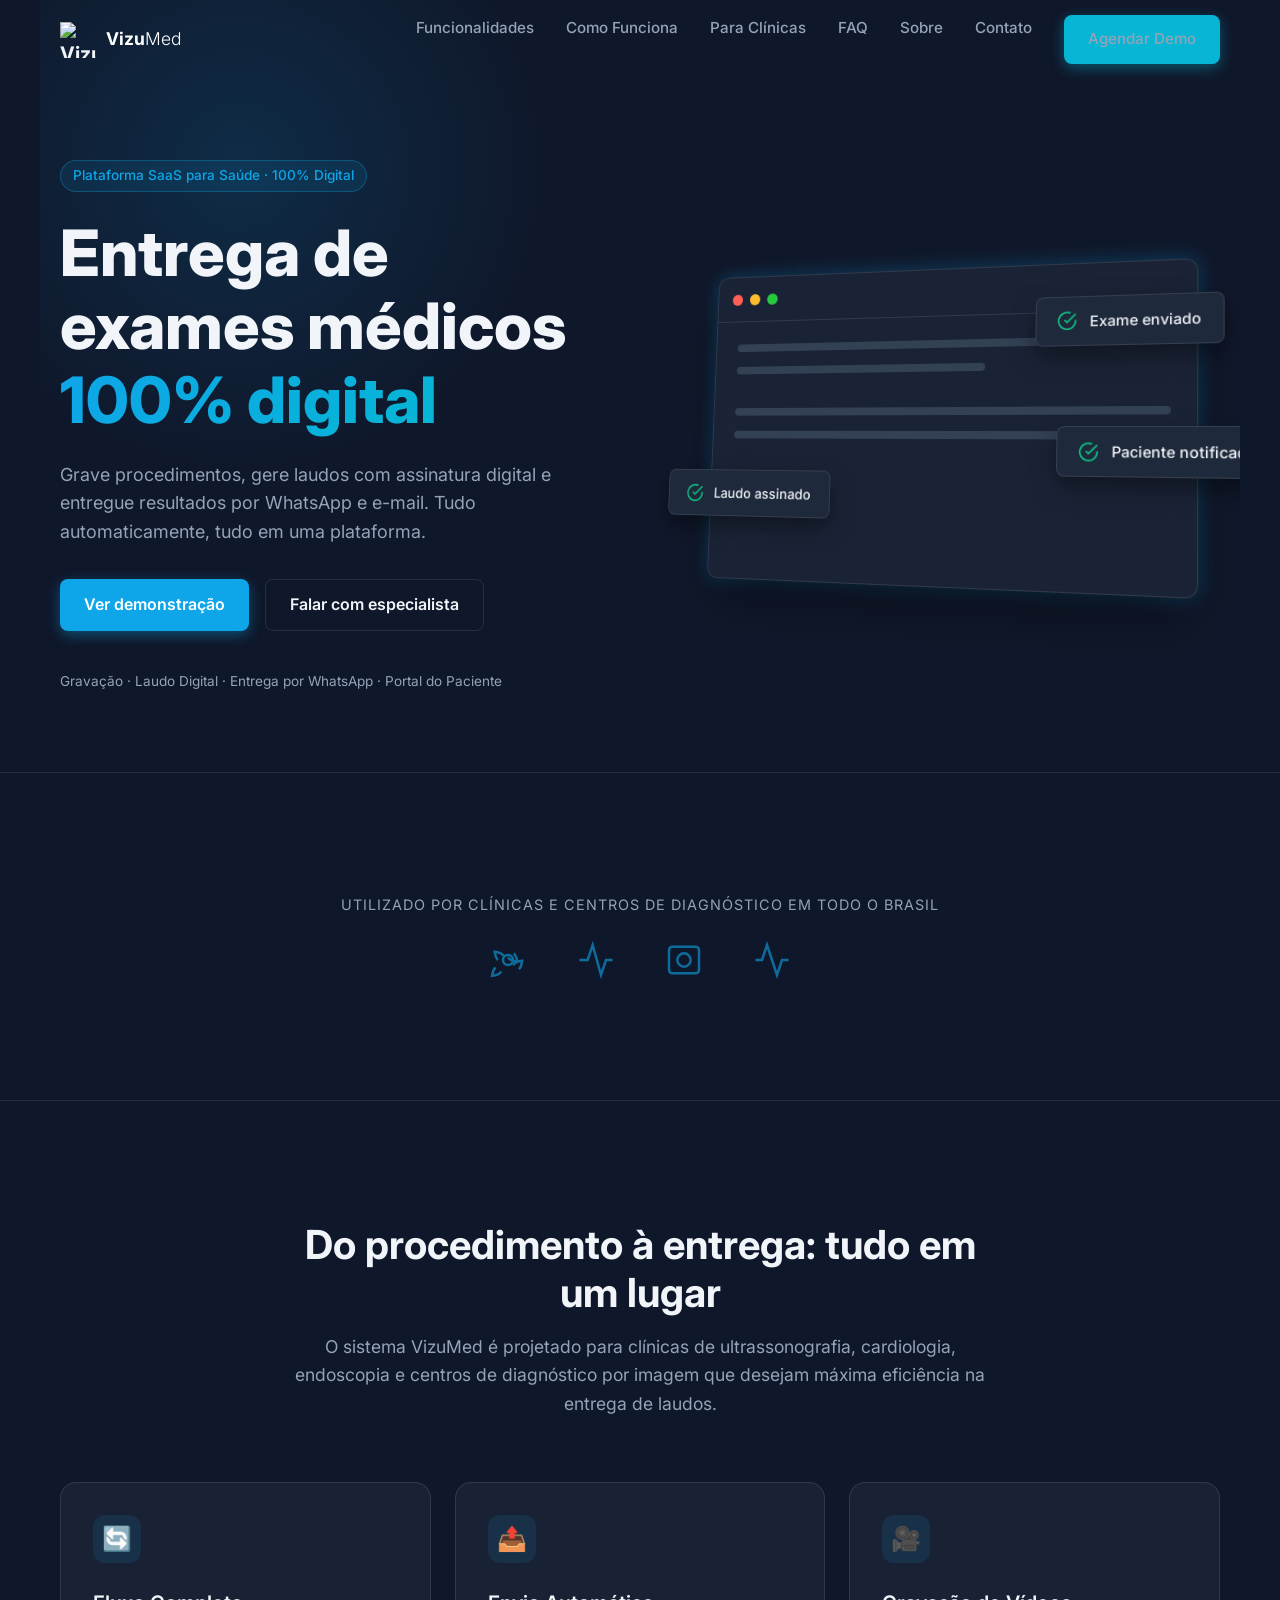
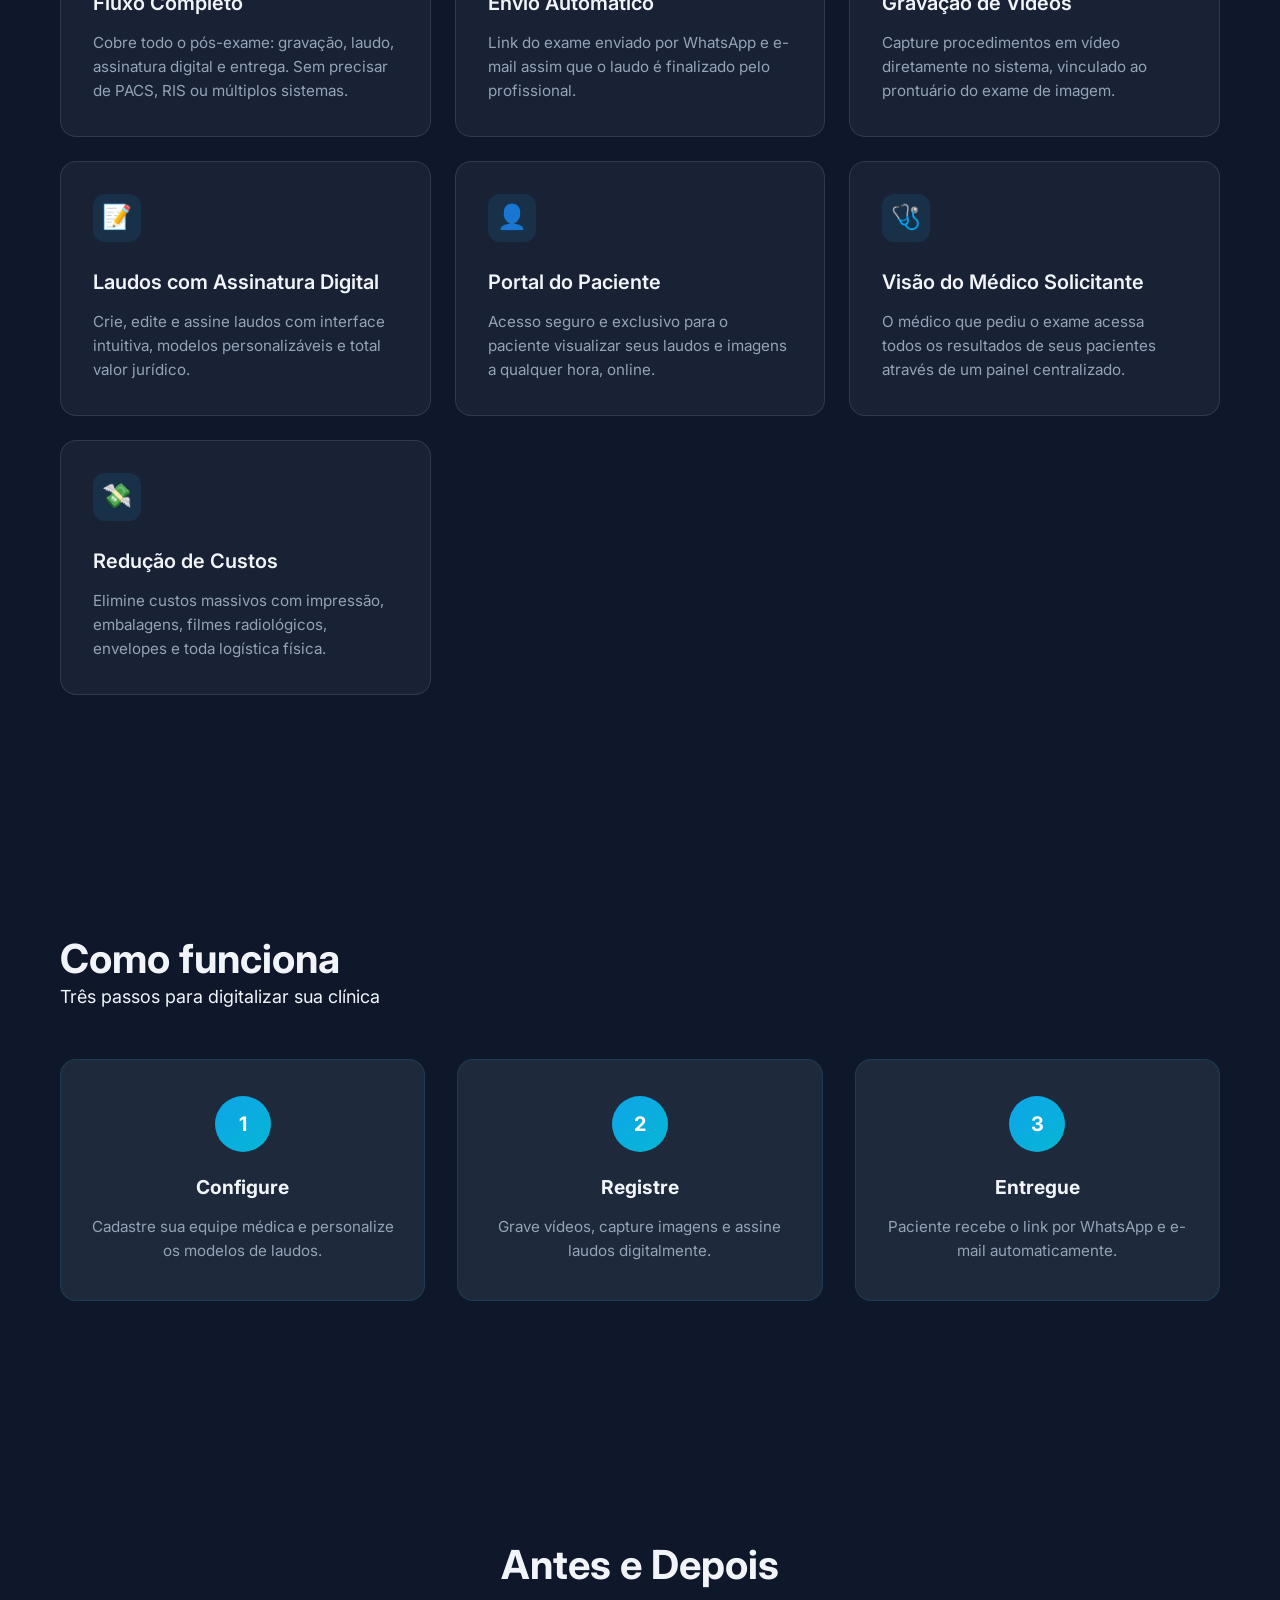
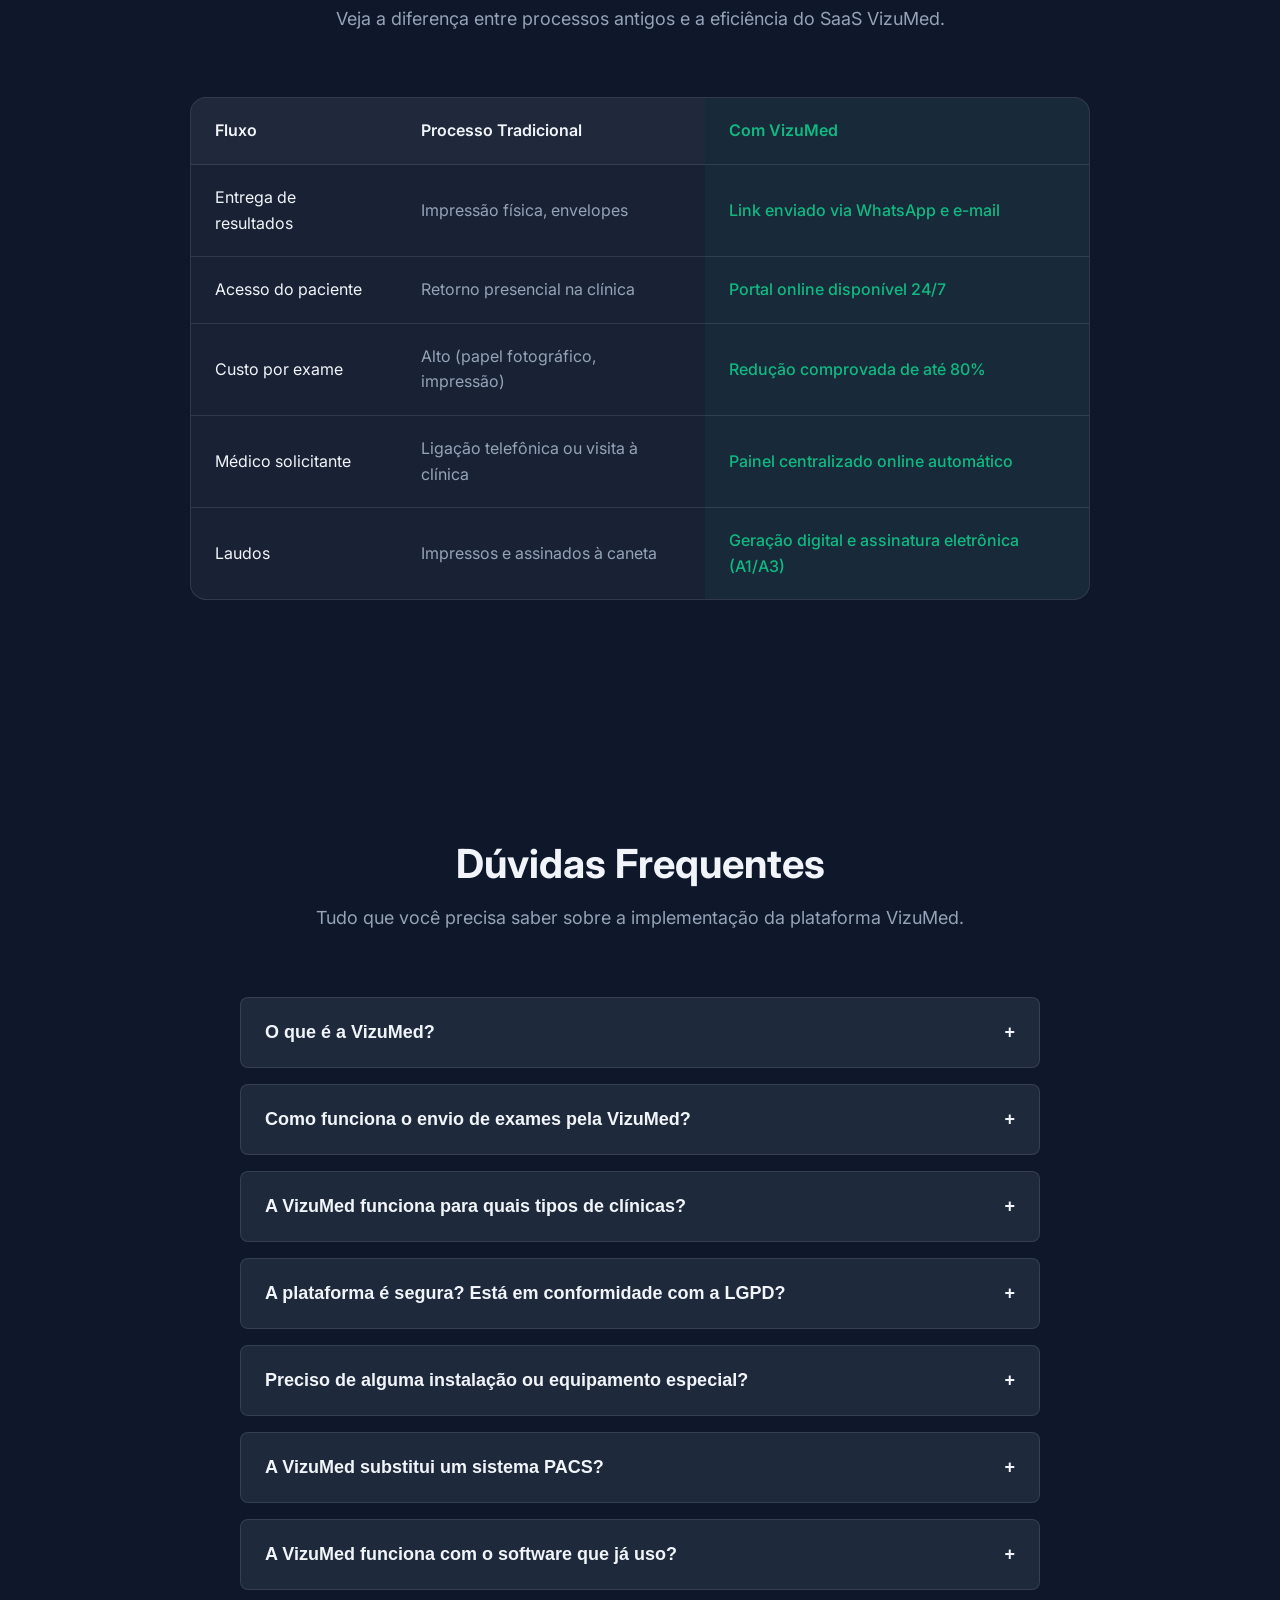
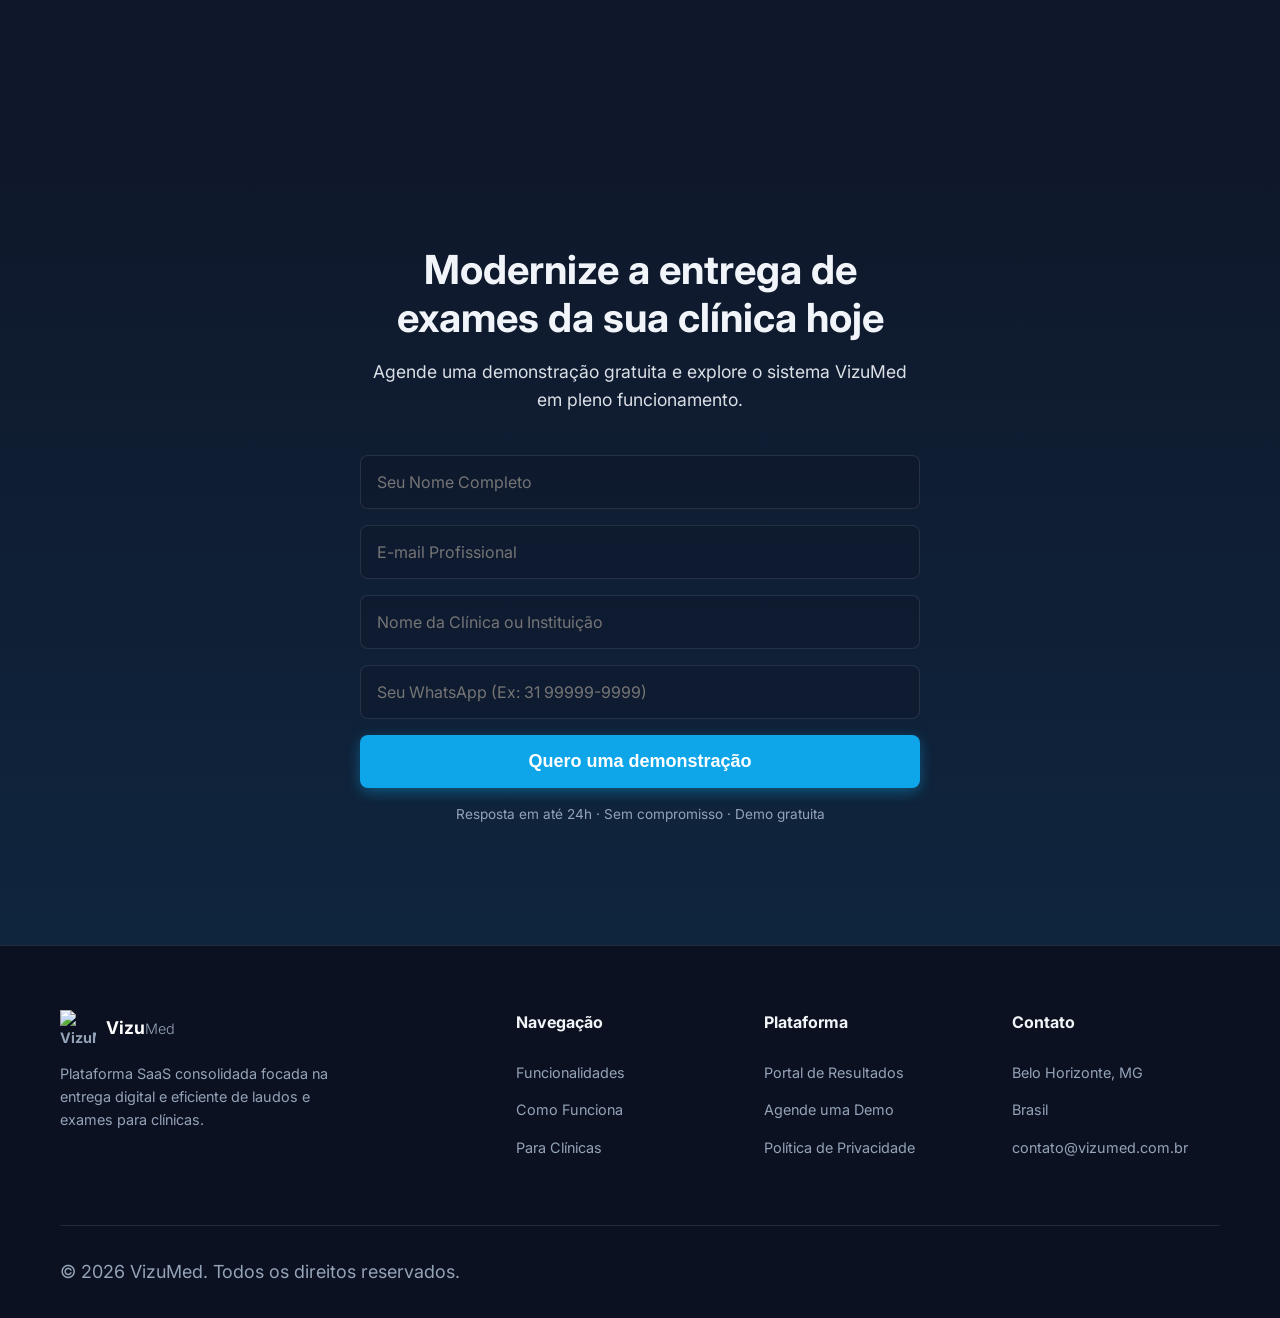
==== commit b835cedf: "commit" ====
--- a/index.html
+++ b/index.html
@@ -129,6 +129,7 @@
         <li><a href="#como-funciona">Como Funciona</a></li>
         <li><a href="#comparativo">Para Clínicas</a></li>
         <li><a href="#faq">FAQ</a></li>
+        <li><a href="sobre.html">Sobre</a></li>
         <li><a href="#contato">Contato</a></li>
         <li><a href="#demo" class="btn btn-accent">Agendar Demo</a></li>
       </ul>
--- a/assets/style.css
+++ b/assets/style.css
@@ -65,6 +65,7 @@
 }
 
 @media (max-width: 768px) {
+
   .hero h1,
   .hero-title {
     font-size: clamp(2.2rem, 9vw, 3rem) !important;
@@ -893,12 +894,16 @@
   }
 
   /* REGRA GLOBAL ANTI-OVERFLOW */
-  html, body {
+  html,
+  body {
     overflow-x: hidden;
     max-width: 100vw;
   }
 
-  img, video, iframe, table {
+  img,
+  video,
+  iframe,
+  table {
     max-width: 100%;
   }
 
@@ -985,6 +990,7 @@
 }
 
 @media (max-width: 768px) {
+
   .hero,
   .hero-content,
   .hero h1,
@@ -1013,4 +1019,149 @@
     width: 100% !important;
     text-align: center !important;
   }
+
+  @media (max-width: 768px) {
+
+    /* Centraliza a tag/badge acima do headline */
+    .hero-badge,
+    .hero-tag,
+    [class*="hero-badge"],
+    [class*="hero-tag"] {
+      display: block !important;
+      text-align: center !important;
+      margin: 0 auto 16px auto !important;
+      width: fit-content !important;
+    }
+
+    /* Headline maior no mobile */
+    .hero h1,
+    .hero-title,
+    [class*="hero"] h1 {
+      font-size: 2.4rem !important;
+      line-height: 1.2 !important;
+      font-weight: 800 !important;
+      text-align: center !important;
+    }
+  }
+
+  @media (max-width: 768px) {
+
+    /* Hero - centraliza tudo */
+    .hero-content {
+      display: flex !important;
+      flex-direction: column !important;
+      align-items: center !important;
+      text-align: center !important;
+    }
+
+    /* Badge/tag */
+    .hero-tag {
+      text-align: center !important;
+      margin: 0 auto 16px auto !important;
+      display: block !important;
+      width: fit-content !important;
+    }
+
+    /* Headline maior */
+    .hero h1 {
+      font-size: 2.4rem !important;
+      line-height: 1.2 !important;
+      font-weight: 800 !important;
+      text-align: center !important;
+    }
+
+    /* Descrição */
+    .hero-desc {
+      text-align: center !important;
+      margin: 0 auto !important;
+    }
+
+    /* Como funciona - centraliza título e subtitle */
+    #como-funciona h2,
+    #como-funciona .section-subtitle {
+      text-align: center !important;
+    }
+
+    /* Cards dos steps centralizados */
+    .steps-grid {
+      grid-template-columns: 1fr !important;
+    }
+
+    .step-card {
+      text-align: center !important;
+      display: flex !important;
+      flex-direction: column !important;
+      align-items: center !important;
+    }
+
+    .step-card h3,
+    .step-card p {
+      text-align: center !important;
+    }
+  }
+
+  @media only screen and (max-width: 768px) {
+
+    /* ===== HERO ===== */
+    .hero.container,
+    .hero-content {
+      display: flex !important;
+      flex-direction: column !important;
+      align-items: center !important;
+      justify-content: center !important;
+      text-align: center !important;
+      padding-left: 20px !important;
+      padding-right: 20px !important;
+    }
+
+    span.hero-tag {
+      display: block !important;
+      text-align: center !important;
+      margin: 0 auto 16px auto !important;
+      width: fit-content !important;
+      float: none !important;
+    }
+
+    .hero h1,
+    .hero h1 * {
+      font-size: 2.6rem !important;
+      line-height: 1.15 !important;
+      text-align: center !important;
+    }
+
+    p.hero-desc,
+    p.hero-description {
+      text-align: center !important;
+      margin: 0 auto 24px auto !important;
+      max-width: 100% !important;
+    }
+
+    /* ===== COMO FUNCIONA ===== */
+    #como-funciona .container {
+      text-align: center !important;
+    }
+
+    #como-funciona h2,
+    #como-funciona .section-subtitle {
+      text-align: center !important;
+    }
+
+    .steps-grid {
+      grid-template-columns: 1fr !important;
+    }
+
+    .step-card {
+      display: flex !important;
+      flex-direction: column !important;
+      align-items: center !important;
+      text-align: center !important;
+      width: 100% !important;
+    }
+
+    .step-card h3,
+    .step-card p {
+      text-align: center !important;
+      width: 100% !important;
+    }
+  }
 }
